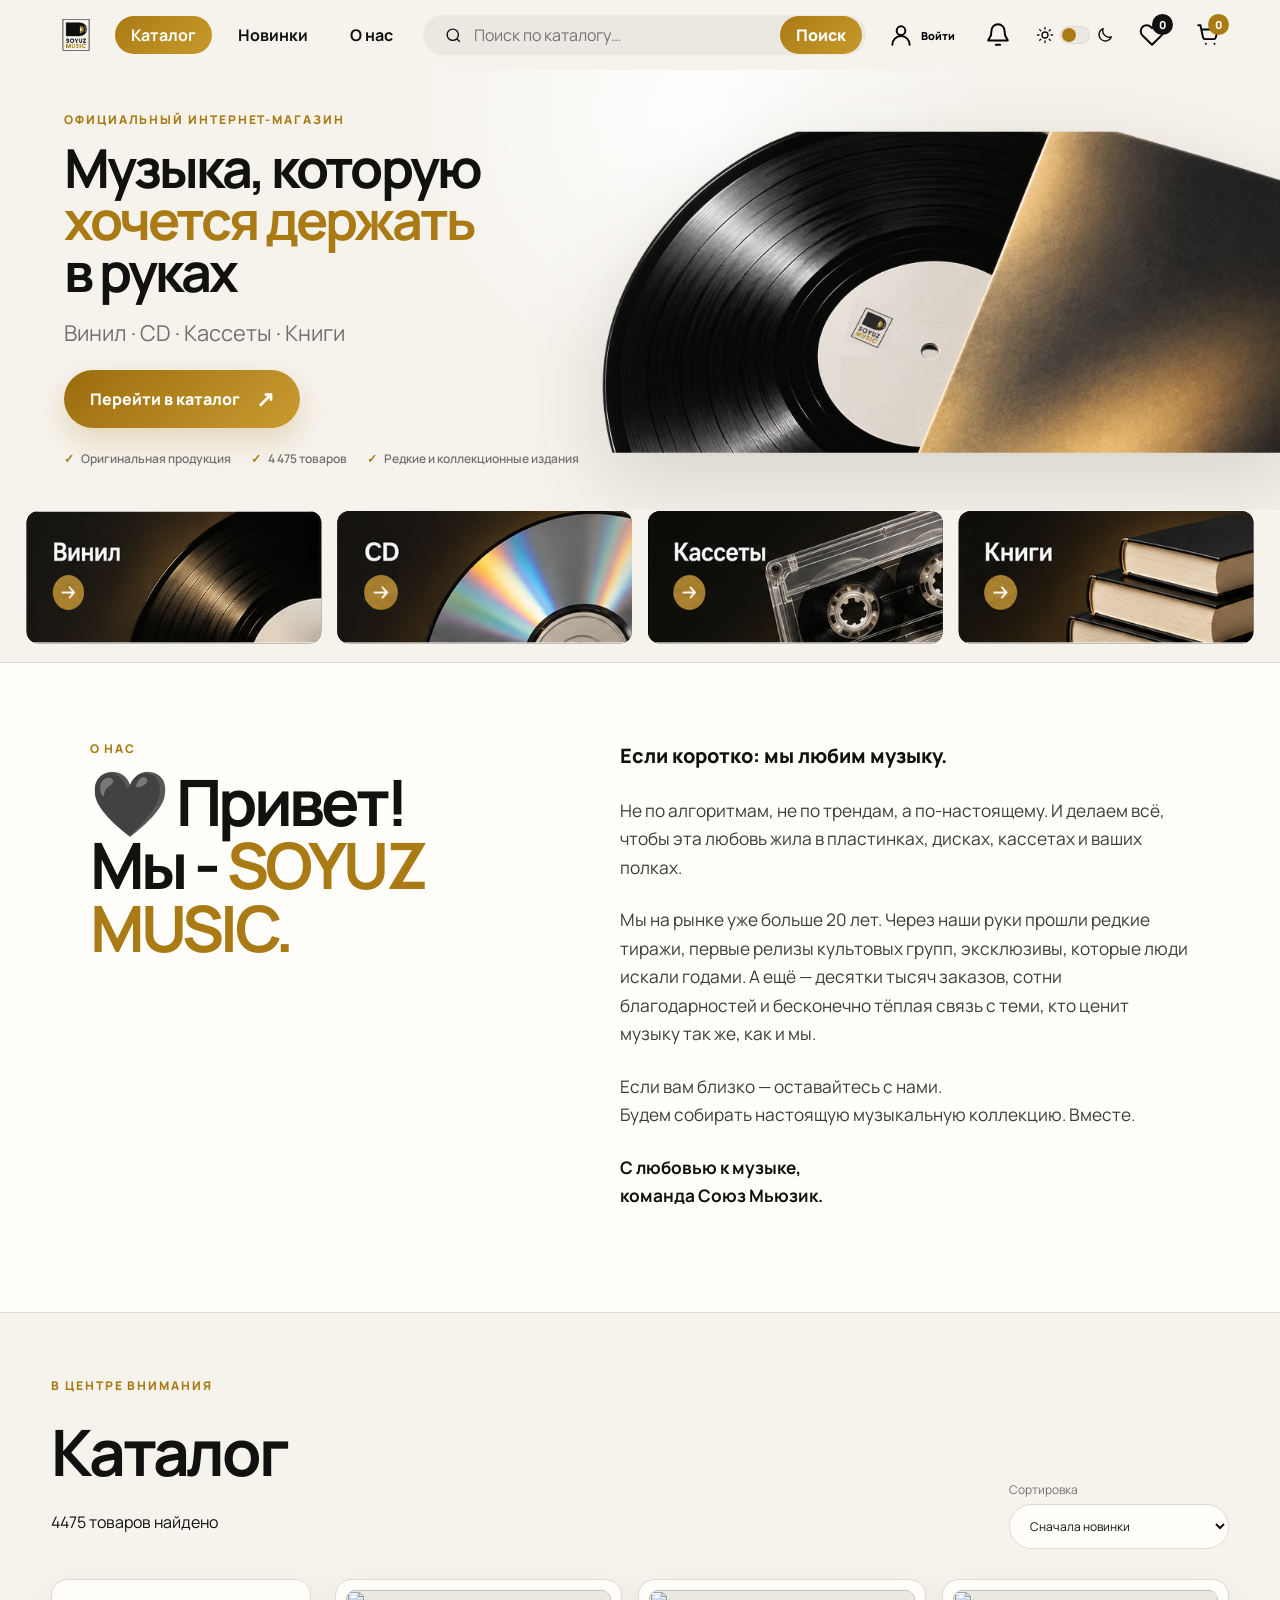
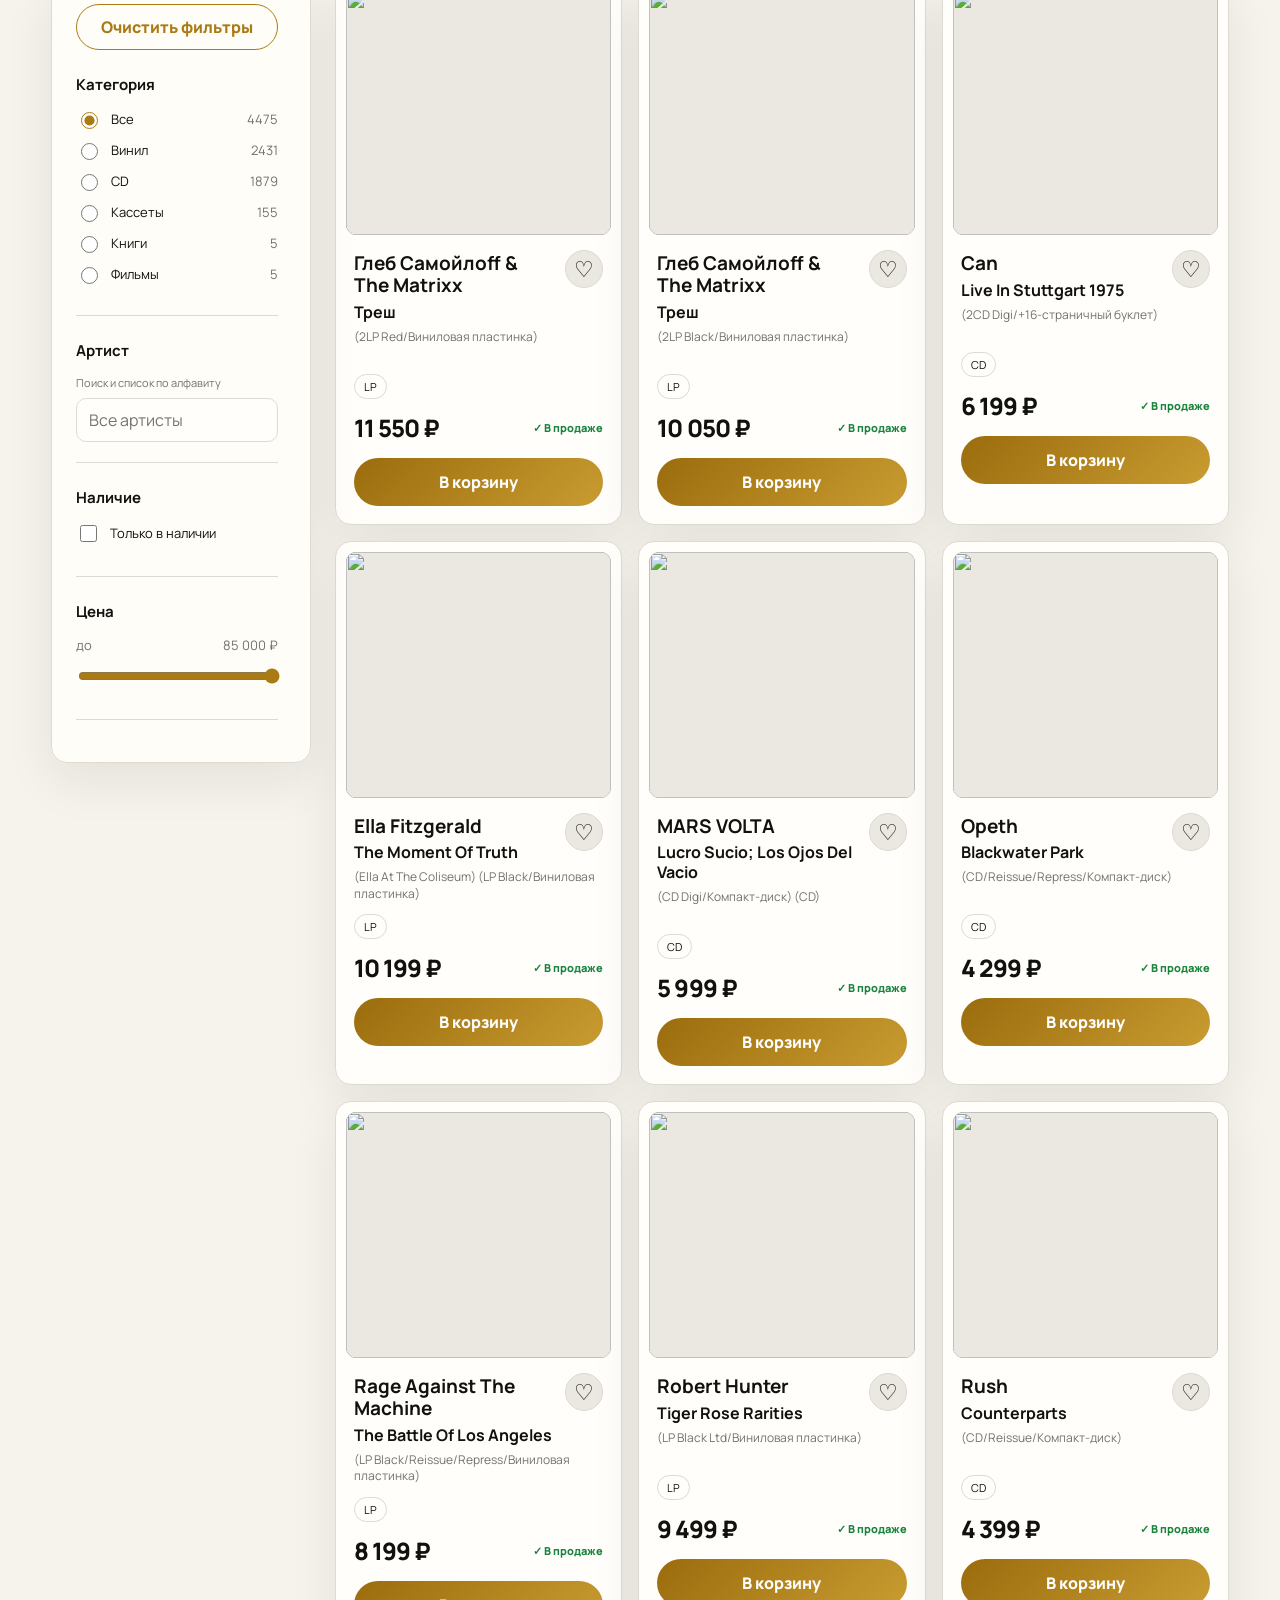
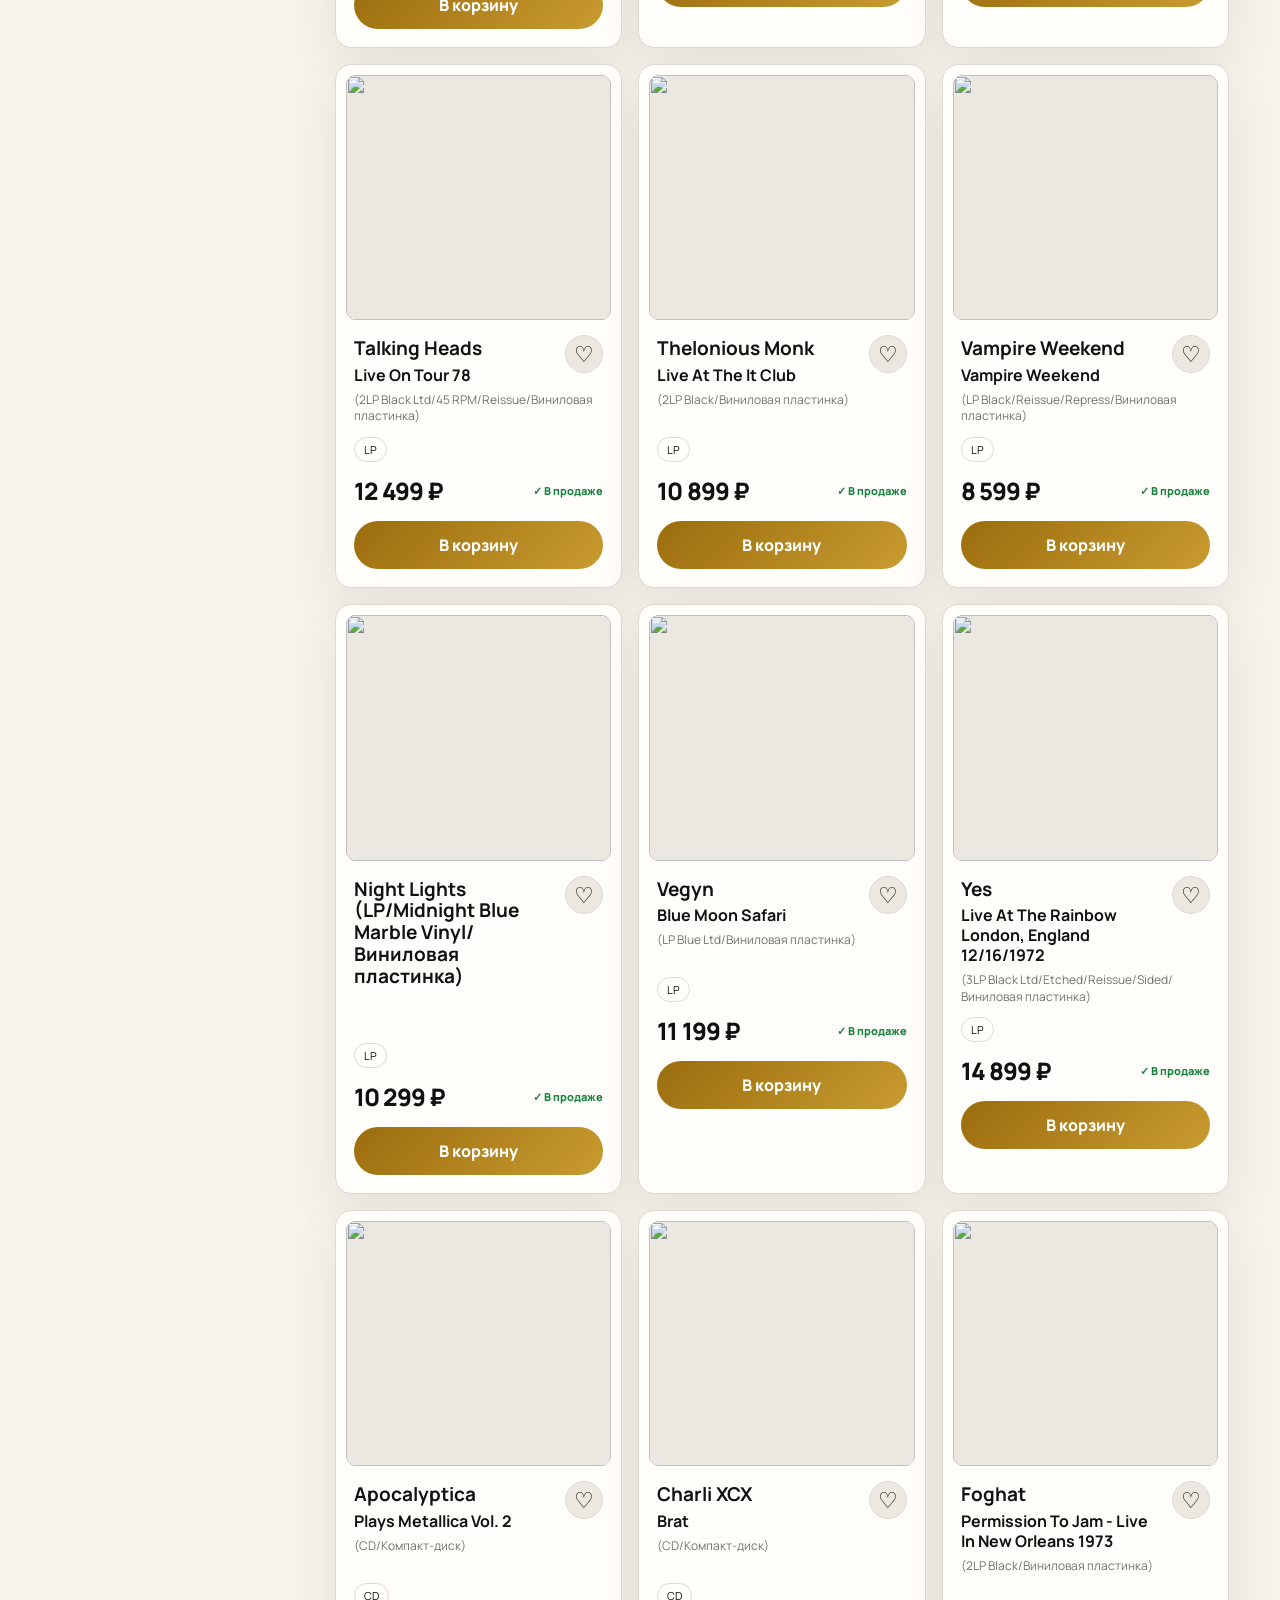
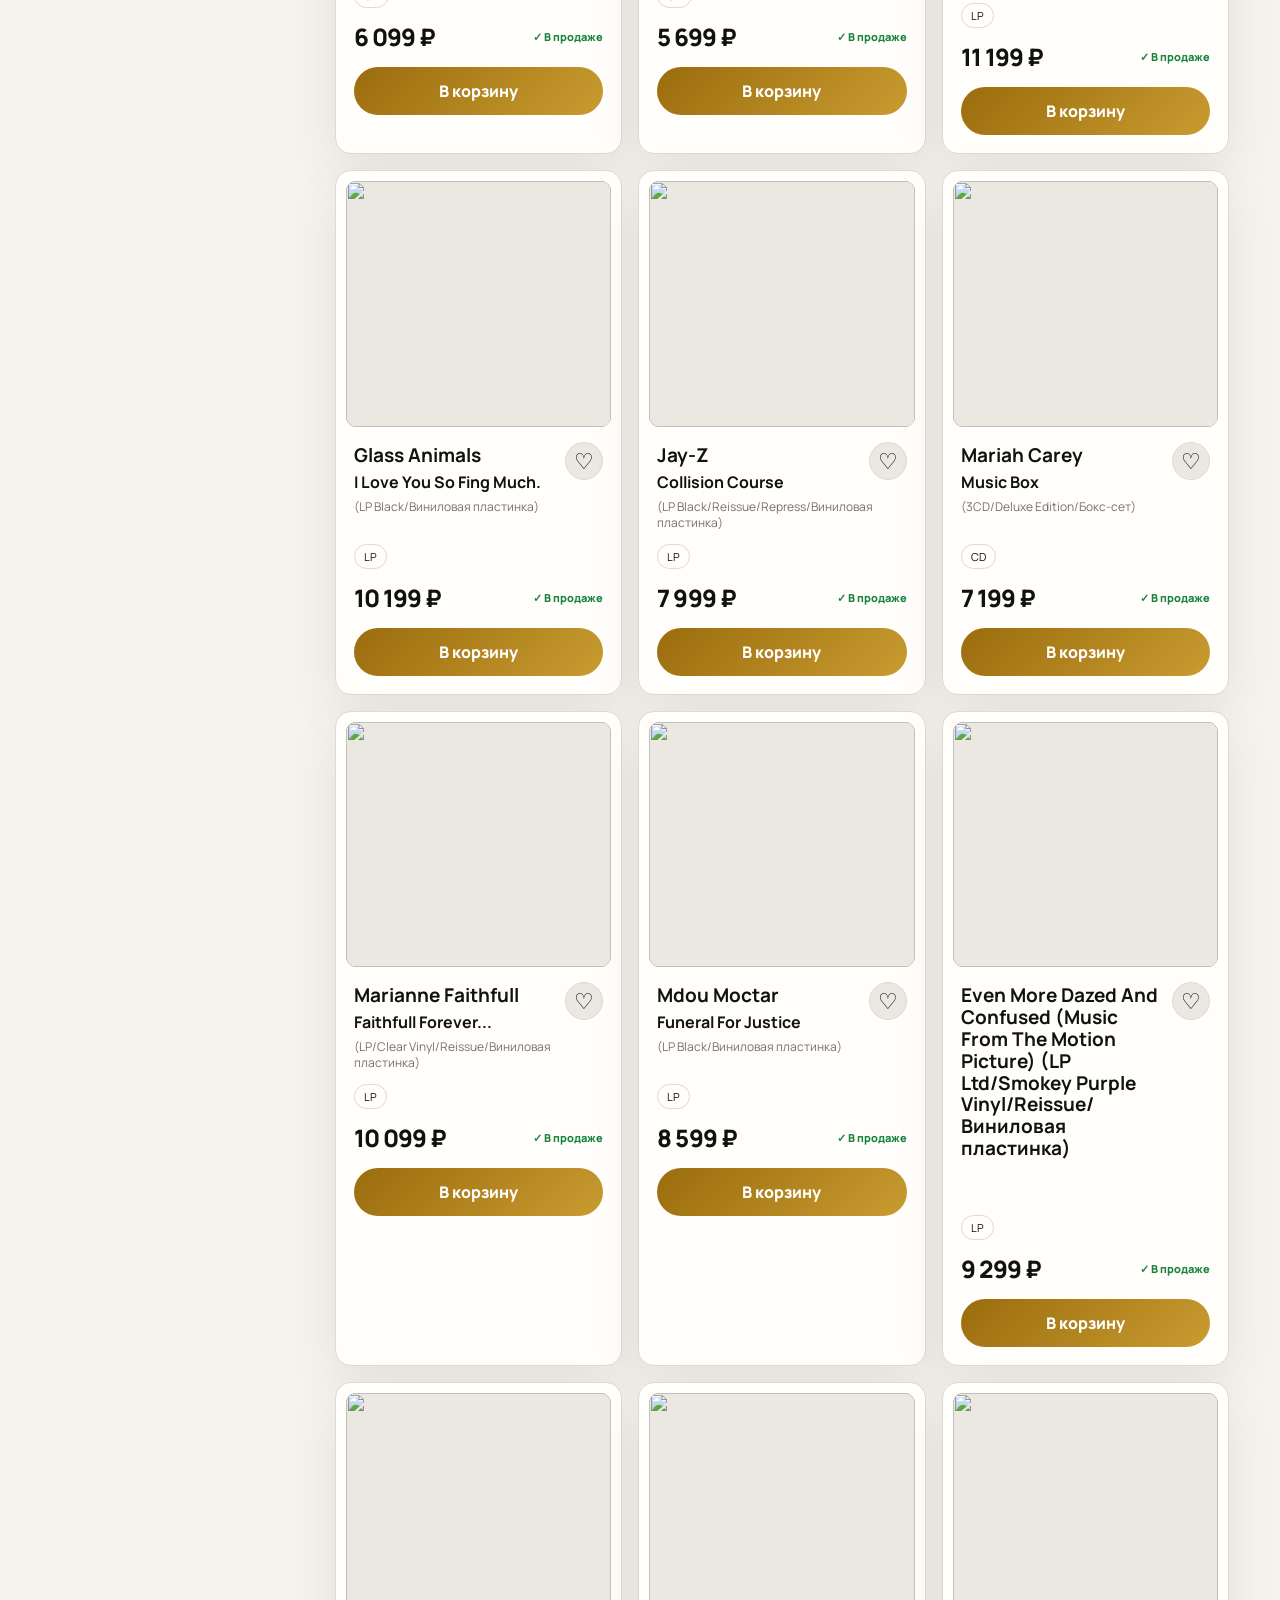
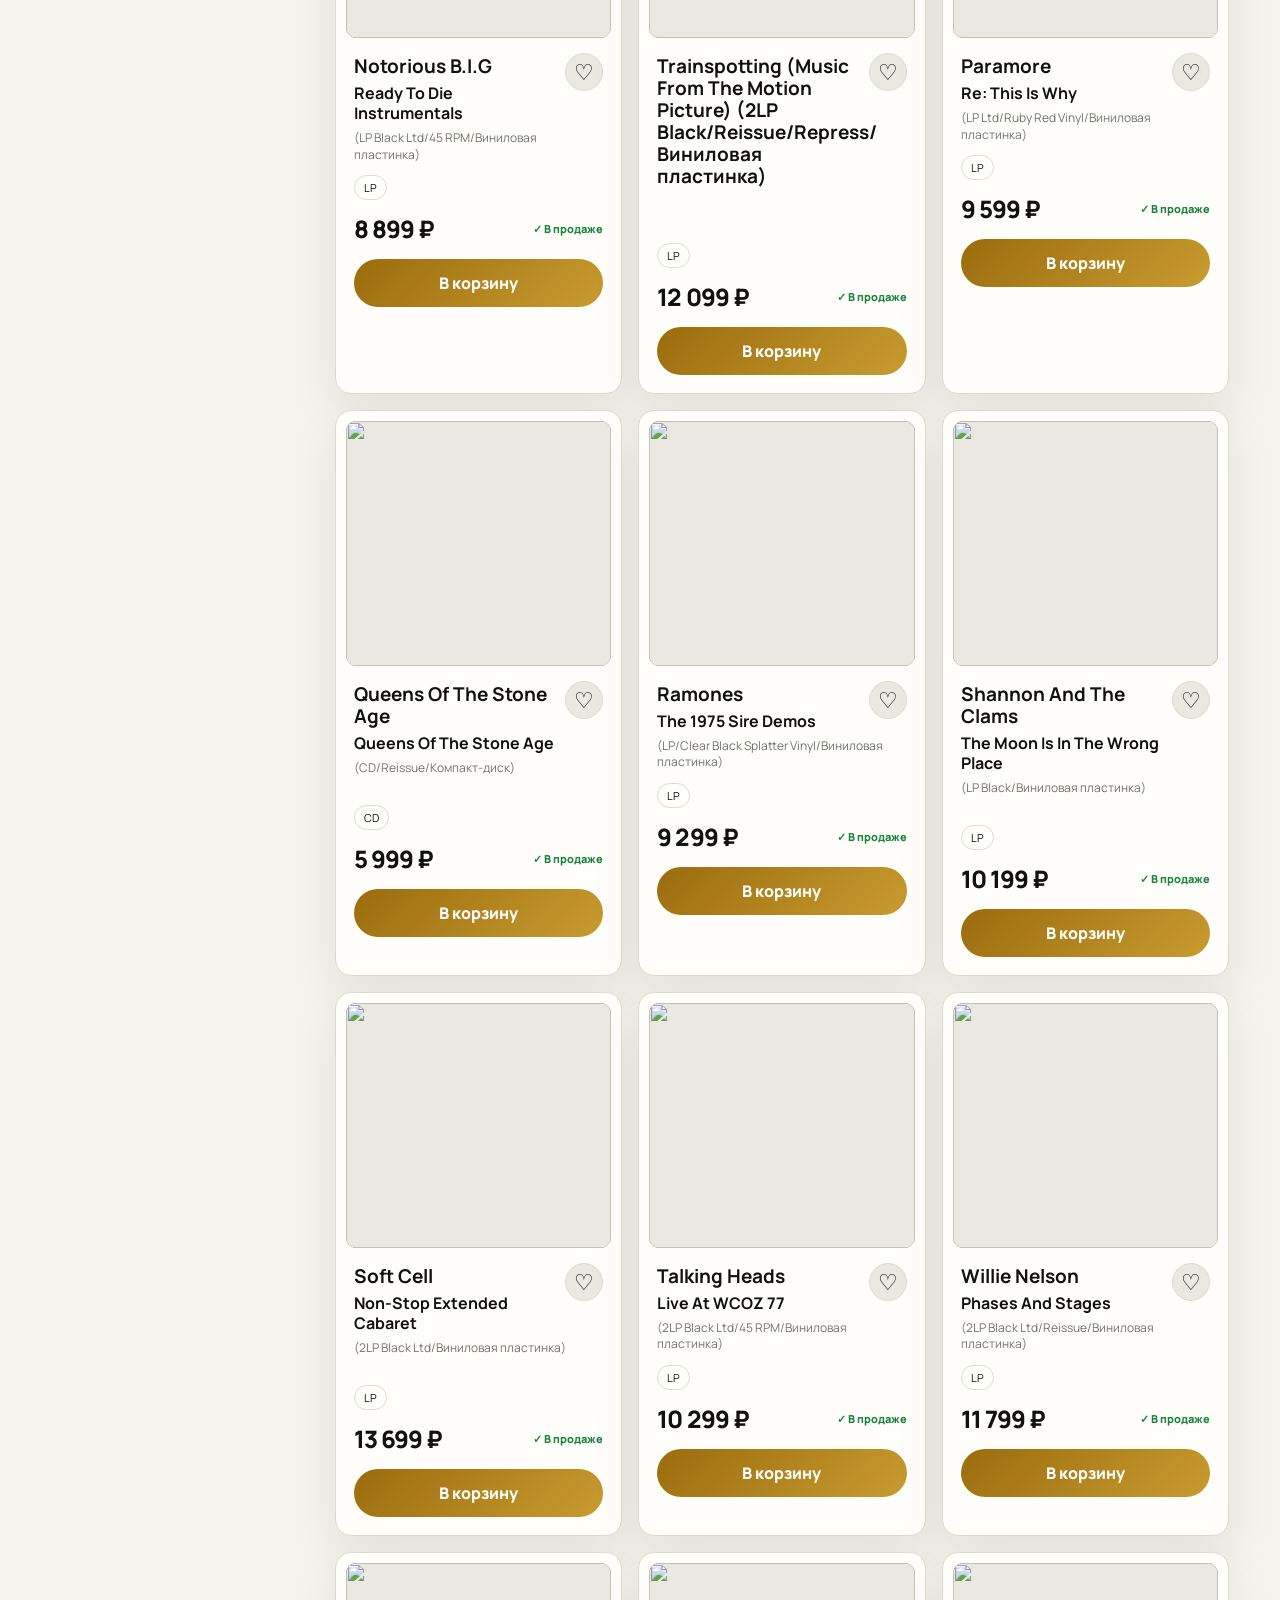
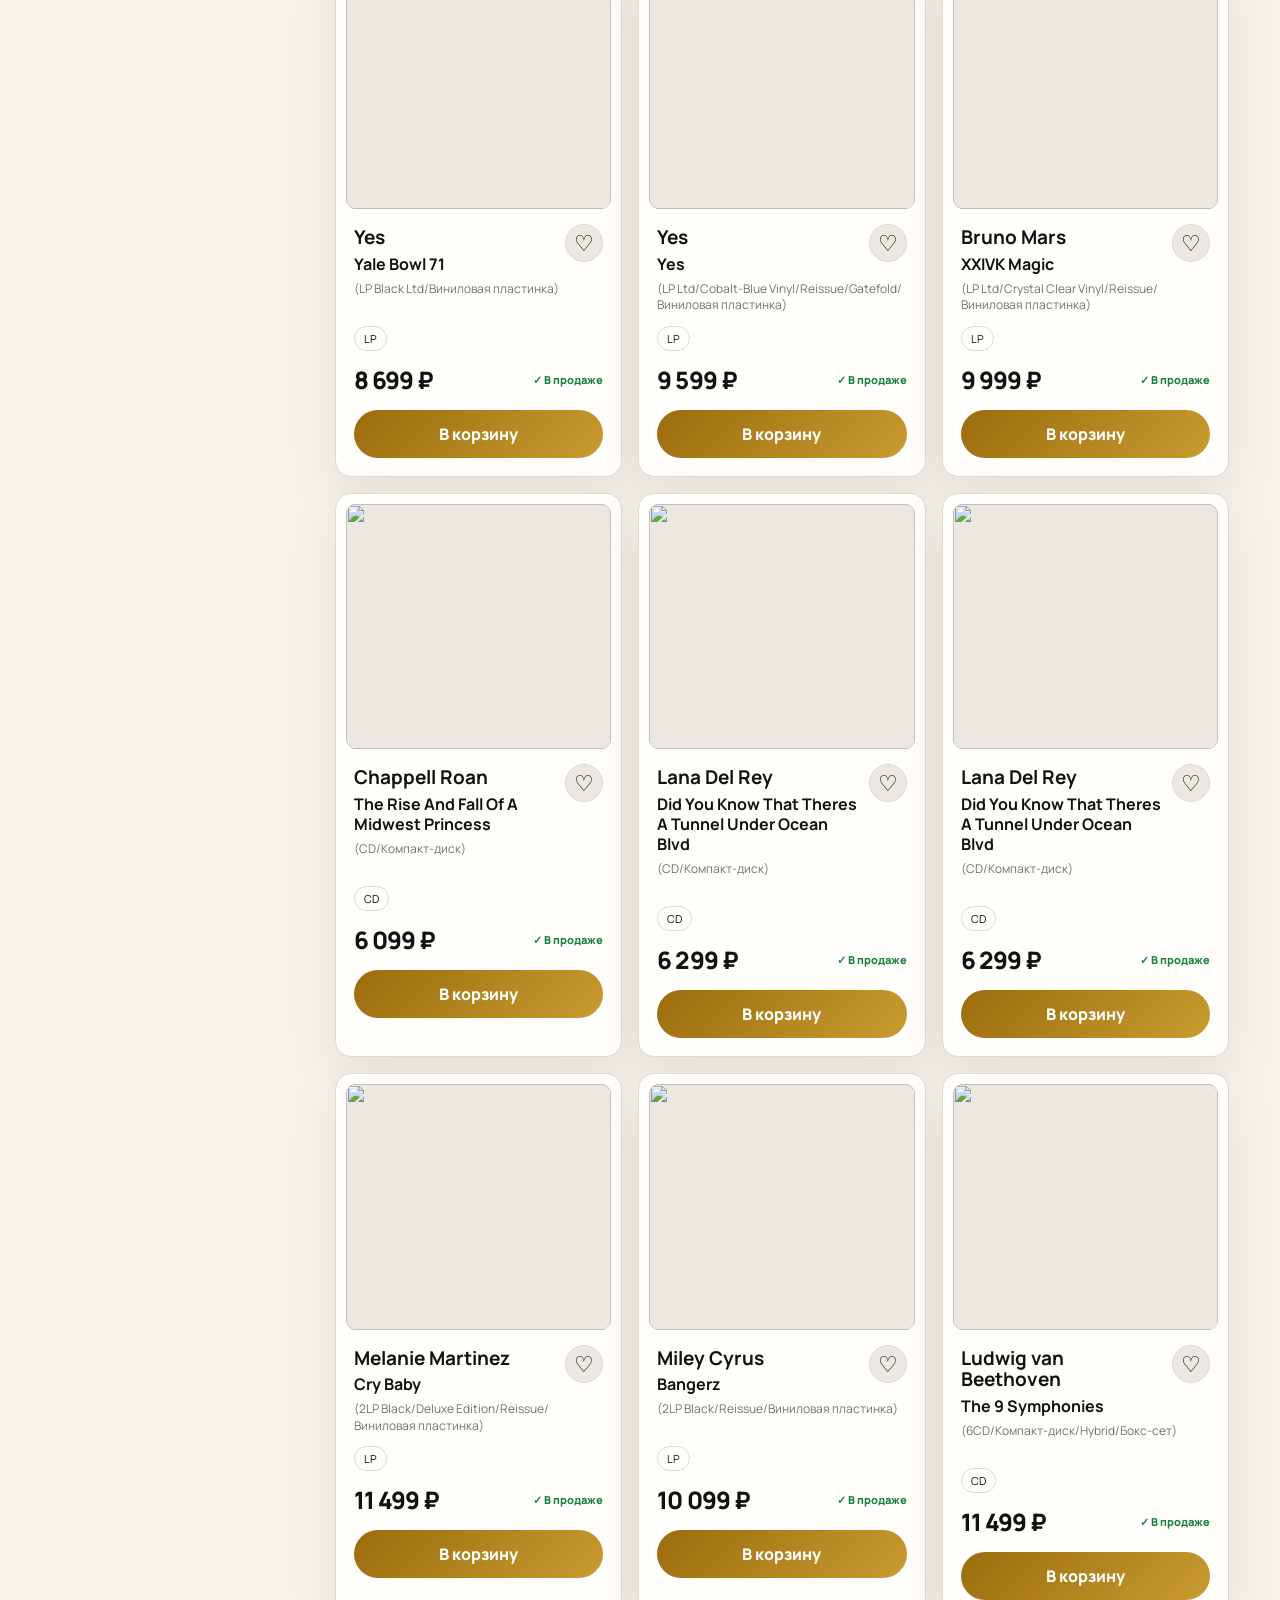
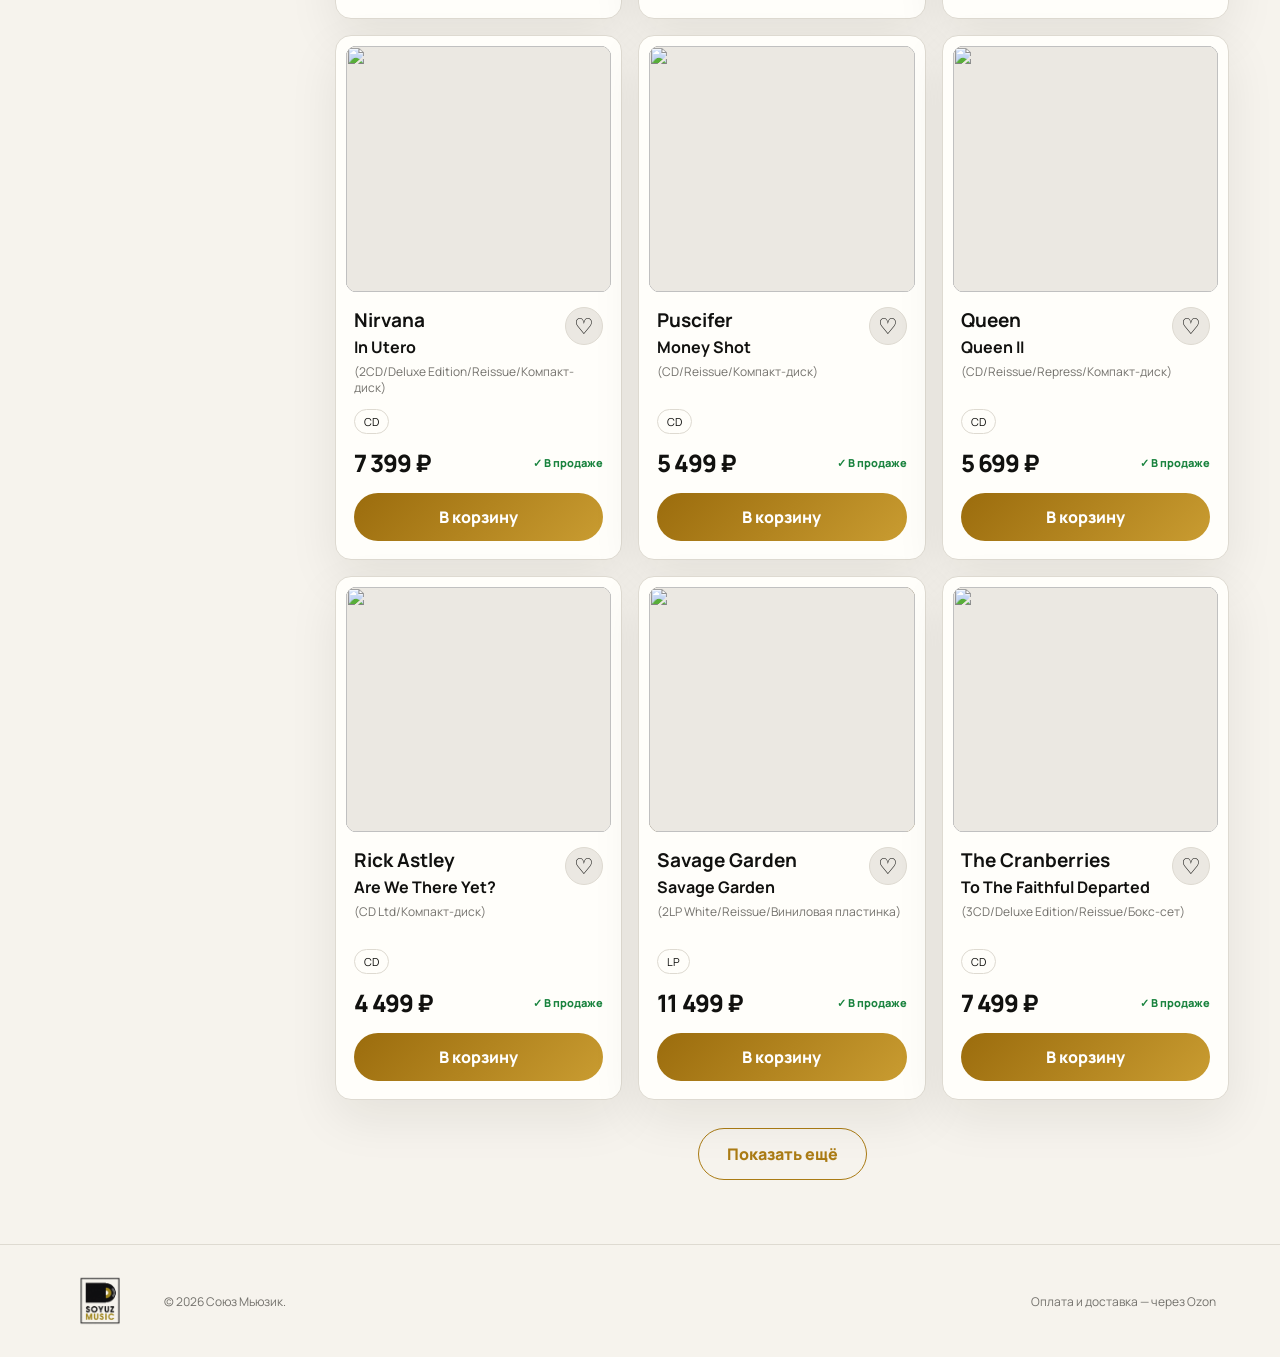
==== index.html @ 0136ca72 "Add new release subscription preferences" ====
<!doctype html>
<html lang="ru">
<head>
  <meta charset="utf-8">
  <meta name="viewport" content="width=device-width, initial-scale=1">
  <meta name="color-scheme" content="light dark">
  <meta name="theme-color" content="#f6f3ed" id="theme-color">
  <meta name="description" content="Союз Мьюзик — винил, CD, кассеты и книги с оплатой и доставкой через Ozon.">
  <title>Союз Мьюзик — музыка, которую хочется держать в руках</title>
  <link rel="icon" type="image/png" sizes="600x600" href="logo.png?v=31">
  <link rel="apple-touch-icon" href="logo.png?v=31">
  <link rel="preconnect" href="https://fonts.googleapis.com">
  <link rel="preconnect" href="https://fonts.gstatic.com" crossorigin>
  <link href="https://fonts.googleapis.com/css2?family=Manrope:wght@400;500;600;700;800&display=swap" rel="stylesheet">
  <script>
    if ('scrollRestoration' in history) history.scrollRestoration = 'manual';
    const savedTheme = localStorage.getItem('soyuz-theme');
    if (savedTheme === 'light' || savedTheme === 'dark') document.documentElement.dataset.theme = savedTheme;
  </script>
  <link rel="stylesheet" href="styles.css?v=34">
  <script src="auth-config.js?v=31"></script>
  <script src="auth.js?v=34" defer></script>
  <script src="external-browser.js?v=31" defer></script>
  <script src="app.js?v=31" defer></script>
</head>
<body>
  <header class="site-header" id="top">
    <a class="brand" href="#top" aria-label="Союз Мьюзик — на главную">
      <img class="site-logo" src="logo-theme.png?v=12" alt="Союз Мьюзик" width="112" height="112">
    </a>
    <button class="menu-toggle" type="button" aria-expanded="false" aria-controls="main-nav">Меню</button>
    <nav class="main-nav" id="main-nav" aria-label="Основная навигация">
      <a class="active" href="#catalog">Каталог</a>
      <a href="#new">Новинки</a>
      <a href="#about">О нас</a>
    </nav>
    <form class="header-search" id="search-form" role="search">
      <span class="sr-only">Поиск по каталогу</span>
      <svg aria-hidden="true" viewBox="0 0 24 24"><path d="m21 21-4.35-4.35m2.35-5.65a8 8 0 1 1-16 0 8 8 0 0 1 16 0Z"/></svg>
      <input id="header-search" type="search" placeholder="Поиск по каталогу…" autocomplete="off">
      <button class="search-button" type="submit">Поиск</button>
    </form>
    <button class="icon-button account-button" id="account-button" type="button" aria-label="Войти или зарегистрироваться">
      <svg aria-hidden="true" viewBox="0 0 24 24"><path d="M20 21a8 8 0 0 0-16 0m12-13a4 4 0 1 1-8 0 4 4 0 0 1 8 0Z"/></svg>
      <span class="account-label" id="account-label">Войти</span>
    </button>
    <button class="icon-button" id="notification-button" type="button" aria-label="Открыть уведомления">
      <svg aria-hidden="true" viewBox="0 0 24 24"><path d="M18 8a6 6 0 0 0-12 0c0 7-3 7-3 9h18c0-2-3-2-3-9M10 21h4"/></svg>
      <span class="counter gold" id="notification-count" hidden>0</span>
    </button>
    <button class="theme-toggle" id="theme-toggle" type="button" aria-label="Включить тёмную тему" aria-pressed="false" title="Сменить тему">
      <svg class="theme-icon-sun" aria-hidden="true" viewBox="0 0 24 24"><circle cx="12" cy="12" r="4"/><path d="M12 2v2m0 16v2M4.93 4.93l1.42 1.42m11.3 11.3 1.42 1.42M2 12h2m16 0h2M4.93 19.07l1.42-1.42m11.3-11.3 1.42-1.42"/></svg>
      <span class="theme-toggle-track" aria-hidden="true"><span class="theme-toggle-thumb"></span></span>
      <svg class="theme-icon-moon" aria-hidden="true" viewBox="0 0 24 24"><path d="M20.5 14.4A8.5 8.5 0 0 1 9.6 3.5 8.5 8.5 0 1 0 20.5 14.4Z"/></svg>
    </button>
    <button class="icon-button" id="favorites-button" type="button" aria-label="Показать избранное">
      <svg aria-hidden="true" viewBox="0 0 24 24"><path d="M20.8 4.6a5.5 5.5 0 0 0-7.8 0L12 5.6l-1-1a5.5 5.5 0 0 0-7.8 7.8l1 1L12 21l7.8-7.6 1-1a5.5 5.5 0 0 0 0-7.8Z"/></svg>
      <span class="counter" id="favorite-count">0</span>
    </button>
    <button class="icon-button" id="cart-button" type="button" aria-label="Открыть корзину">
      <svg aria-hidden="true" viewBox="0 0 24 24"><path d="M3 3h2l2.4 11.2a2 2 0 0 0 2 1.6h7.8a2 2 0 0 0 2-1.6L21 7H6m4 13h.01M18 20h.01"/></svg>
      <span class="counter gold" id="cart-count">0</span>
    </button>
  </header>

  <main>
    <section class="hero" aria-labelledby="hero-title">
      <div class="hero-copy">
        <p class="eyebrow">Официальный интернет-магазин</p>
        <h1 id="hero-title">Музыка, которую<br><em>хочется держать</em><br>в руках</h1>
        <p class="hero-subtitle">Винил · CD · Кассеты · Книги</p>
        <a class="primary-button" href="#catalog">Перейти в каталог <span>↗</span></a>
        <div class="hero-points" aria-label="Преимущества магазина">
          <span>Оригинальная продукция</span>
          <span>4 475 товаров</span>
          <span>Редкие и коллекционные издания</span>
        </div>
      </div>
      <div class="hero-art" aria-hidden="true">
        <div class="hero-vinyl-wrap">
          <img class="hero-vinyl-reference" src="hero-vinyl-branded.png?v=15" alt="">
        </div>
      </div>
    </section>

    <section class="category-strip" id="categories" aria-label="Категории">
      <button class="category-card vinyl-card" data-category-jump="vinyl" aria-label="Открыть винил"><img src="category-reference.png" alt=""></button>
      <button class="category-card cd-card" data-category-jump="cd" aria-label="Открыть CD"><img src="category-reference.png" alt=""></button>
      <button class="category-card tape-card" data-category-jump="tape" aria-label="Открыть кассеты"><img src="category-reference.png" alt=""></button>
      <button class="category-card book-card" data-category-jump="book" aria-label="Открыть книги"><img src="category-reference.png" alt=""></button>
    </section>

    <section class="about" id="about" aria-labelledby="about-title">
      <div class="about-heading">
        <p class="eyebrow">О нас</p>
        <h2 id="about-title">🖤 Привет!<br>Мы - <em>SOYUZ MUSIC.</em></h2>
      </div>
      <div class="about-copy">
        <p>Если коротко: мы любим музыку.</p>
        <p>Не по алгоритмам, не по трендам, а по-настоящему. И делаем всё, чтобы эта любовь жила в пластинках, дисках, кассетах и ваших полках.</p>
        <p>Мы на рынке уже больше 20 лет. Через наши руки прошли редкие тиражи, первые релизы культовых групп, эксклюзивы, которые люди искали годами. А ещё — десятки тысяч заказов, сотни благодарностей и бесконечно тёплая связь с теми, кто ценит музыку так же, как и мы.</p>
        <p>Если вам близко — оставайтесь с нами.<br>Будем собирать настоящую музыкальную коллекцию. Вместе.</p>
        <p class="about-signature">С любовью к музыке,<br>команда Союз Мьюзик.</p>
      </div>
    </section>

    <section class="catalog-section" id="catalog" aria-labelledby="catalog-title">
      <div class="catalog-heading">
        <div>
          <p class="eyebrow" id="new">В центре внимания</p>
          <h2 id="catalog-title">Каталог</h2>
          <p aria-live="polite"><span id="result-count">0</span> товаров найдено</p>
          <button class="catalog-back-button" id="favorites-back" type="button" hidden>← Вернуться в каталог</button>
        </div>
        <div class="catalog-tools">
          <label>Сортировка
            <select id="sort-select">
              <option value="new">Сначала новинки</option>
              <option value="price-asc">Сначала дешевле</option>
              <option value="price-desc">Сначала дороже</option>
              <option value="title">По названию</option>
            </select>
          </label>
          <button class="filter-toggle" id="filter-toggle" type="button">Фильтры</button>
        </div>
      </div>

      <div class="catalog-layout">
        <aside class="filters" id="filters" aria-label="Фильтры каталога">
          <button class="filter-reset-button" type="button" data-reset-filters>Очистить фильтры</button>
          <div class="filter-group">
            <h3>Категория</h3>
            <label><input type="radio" name="category" value="all" checked> Все <span data-count="all">0</span></label>
            <label><input type="radio" name="category" value="vinyl"> Винил <span data-count="vinyl">0</span></label>
            <label><input type="radio" name="category" value="cd"> CD <span data-count="cd">0</span></label>
            <label><input type="radio" name="category" value="tape"> Кассеты <span data-count="tape">0</span></label>
            <label><input type="radio" name="category" value="book"> Книги <span data-count="book">0</span></label>
            <label><input type="radio" name="category" value="movie"> Фильмы <span data-count="movie">0</span></label>
          </div>
          <div class="filter-group">
            <h3>Артист</h3>
            <label class="filter-search-label" for="artist-filter">Поиск и список по алфавиту</label>
            <div class="artist-combobox">
              <input class="filter-search" id="artist-filter" type="search" placeholder="Все артисты" autocomplete="off" role="combobox" aria-expanded="false" aria-controls="artist-dropdown">
              <div class="artist-dropdown" id="artist-dropdown" role="listbox" hidden></div>
            </div>
          </div>
          <div class="filter-group">
            <h3>Наличие</h3>
            <label><input id="stock-only" type="checkbox"> Только в наличии</label>
          </div>
          <div class="filter-group">
            <h3>Цена</h3>
            <label class="range-label"><span>до <output id="price-output">100 000 ₽</output></span>
              <input id="price-range" type="range" min="0" max="100000" value="100000" step="500">
            </label>
          </div>
        </aside>

        <div>
          <div class="product-grid" id="product-grid" aria-live="polite"><p class="loading">Загружаем каталог…</p></div>
          <button class="load-more" id="load-more" type="button" hidden>Показать ещё</button>
          <div class="empty-state" id="empty-state" hidden>
            <h3>Ничего не нашли</h3>
            <p>Попробуйте изменить запрос или сбросить фильтры.</p>
          </div>
        </div>
      </div>
    </section>

  </main>

  <footer>
    <img class="site-logo" src="logo-theme.png?v=12" alt="" width="72" height="72">
    <p>© <span id="year"></span> Союз Мьюзик.</p>
    <p>Оплата и доставка — через Ozon</p>
  </footer>

  <dialog class="auth-dialog" id="auth-dialog">
    <button class="close-button auth-close" type="button" aria-label="Закрыть личный кабинет">×</button>
    <section class="auth-entry" id="auth-entry">
      <div class="auth-head">
        <p class="eyebrow">Личный кабинет</p>
        <h2 id="auth-title">Вход</h2>
        <p id="auth-subtitle">Войдите по номеру телефона и паролю.</p>
      </div>
      <div class="auth-tabs" role="tablist" aria-label="Вход или регистрация">
        <button class="auth-tab active" type="button" data-auth-mode="login" role="tab" aria-selected="true">Войти</button>
        <button class="auth-tab" type="button" data-auth-mode="register" role="tab" aria-selected="false">Регистрация</button>
      </div>
      <form id="auth-form">
      <label class="auth-register-field" hidden>Имя
        <input id="auth-name" type="text" autocomplete="name" maxlength="80" placeholder="Как к вам обращаться">
      </label>
      <label class="auth-register-field" hidden>Электронная почта
        <input id="auth-email" type="email" inputmode="email" autocomplete="email" maxlength="160" placeholder="name@example.com">
      </label>
      <label>Номер телефона
        <input id="auth-phone" type="tel" inputmode="tel" autocomplete="tel" placeholder="+7 999 123-45-67" required>
      </label>
      <label>Пароль
        <input id="auth-password" type="password" autocomplete="current-password" minlength="6" placeholder="Ваш пароль" required>
      </label>
      <label class="remember-row"><input id="auth-remember" type="checkbox"> Запомнить меня на этом устройстве</label>
      <p class="auth-message" id="auth-message" role="status" aria-live="polite"></p>
      <button class="primary-button auth-submit" type="submit">Войти</button>
      <button class="account-home-button auth-home-public" id="auth-home-public" type="button">← На главную</button>
      </form>
    </section>
    <div class="auth-session" id="auth-session" hidden>
      <div class="account-panel-heading">
        <p class="eyebrow">Личный кабинет</p>
        <h2>Мои данные</h2>
      </div>
      <p>Вы вошли как <strong id="auth-user-name"></strong></p>
      <form class="auth-profile" id="auth-profile-form">
        <label>Имя
          <input id="auth-profile-name" type="text" autocomplete="name" maxlength="80" required>
        </label>
        <label>Электронная почта для уведомлений
          <input id="auth-profile-email" type="email" inputmode="email" autocomplete="email" maxlength="160" required>
        </label>
        <p class="auth-profile-phone">Логин: <strong id="auth-user-phone"></strong></p>
        <p class="auth-message" id="auth-profile-message" role="status" aria-live="polite"></p>
        <button class="primary-button auth-profile-save" type="submit">Сохранить данные</button>
      </form>
      <section class="auth-waitlist" aria-labelledby="auth-waitlist-title">
        <div class="auth-waitlist-head">
          <h3 id="auth-waitlist-title">Мой лист ожидания</h3>
          <span id="auth-waitlist-count">0</span>
        </div>
        <div class="auth-waitlist-list" id="auth-waitlist-list">
          <p class="auth-waitlist-empty">Список пока пуст.</p>
        </div>
      </section>
      <div class="account-panel-actions">
        <button class="account-home-button" id="auth-home" type="button">← На главную</button>
        <button class="account-logout-button" id="auth-logout" type="button">Выйти</button>
      </div>
      <button class="danger-button" id="auth-delete" type="button">Удалить аккаунт</button>
    </div>
  </dialog>

  <dialog class="notification-dialog" id="notification-dialog">
    <div class="dialog-head">
      <div><p class="eyebrow">Личный кабинет</p><h2>Уведомления</h2></div>
      <button class="close-button notification-close" type="button" aria-label="Закрыть уведомления">×</button>
    </div>
    <div class="notification-list" id="notification-list">
      <p class="notification-empty">Новых уведомлений нет.</p>
    </div>
    <button class="account-home-button notification-home" type="button">← На главную</button>
  </dialog>

  <dialog class="cart-dialog" id="cart-dialog">
    <div class="dialog-head">
      <div><p class="eyebrow">Ваш заказ</p><h2>Корзина</h2></div>
      <button class="close-button" type="button" aria-label="Закрыть корзину">×</button>
    </div>
    <div id="cart-items"></div>
    <div class="cart-total"><span>Итого</span><strong id="cart-total">0 ₽</strong></div>
    <button class="primary-button checkout-button" type="button">Перейти к оплате Ozon Pay</button>
    <p class="dialog-note">В демо-версии платёжный токен ещё не подключён.</p>
  </dialog>

  <dialog class="product-dialog" id="product-dialog">
    <button class="close-button product-close" type="button" aria-label="Закрыть карточку товара">×</button>
    <div id="product-detail"></div>
  </dialog>

  <div class="toast" id="toast" role="status" aria-live="polite"></div>
</body>
</html>
---- styles.css ----
:root {
  color-scheme: light;
  --ink: #11110f;
  --paper: #f6f3ed;
  --white: #fffefa;
  --muted: #73716c;
  --line: #dedad1;
  --gold: #aa7b14;
  --gold-light: #d5ae4b;
  --green: #19833e;
  --shadow: 0 18px 50px rgba(30, 24, 12, .08);
  --header-bg: rgba(246,243,237,.96);
  --surface-soft: #ebe8e2;
  --hero-glow: #fff;
  --body-text: #3e3c38;
  --callout-bg: #11110f;
  --callout-text: #fff;
  --panel-translucent: rgba(255,254,250,.88);
  --counter-bg: #11110f;
  --counter-text: #fff;
  --disabled-bg: #d4d0c8;
  --waitlist-bg: #d8d6d0;
  --waitlist-text: #45423d;
}

@media (prefers-color-scheme: dark) {
  :root:not([data-theme="light"]) {
    color-scheme: dark;
    --ink: #f4f1e9;
    --paper: #11100e;
    --white: #1a1916;
    --muted: #aaa69c;
    --line: #3b3831;
    --gold: #c69220;
    --gold-light: #e2ba59;
    --green: #54c97a;
    --shadow: 0 18px 50px rgba(0, 0, 0, .28);
    --header-bg: rgba(17,16,14,.96);
    --surface-soft: #26241f;
    --hero-glow: #26231d;
    --body-text: #d4d0c7;
    --callout-bg: #090907;
    --callout-text: #f8f5ed;
    --panel-translucent: rgba(26,25,22,.9);
    --counter-bg: #f4f1e9;
    --counter-text: #11110f;
    --disabled-bg: #4a463f;
    --waitlist-bg: #45423c;
    --waitlist-text: #f4f1e9;
  }
  :root:not([data-theme="light"]) .site-logo { filter: brightness(0) saturate(100%) invert(72%) sepia(66%) saturate(684%) hue-rotate(358deg) brightness(91%) contrast(87%); }
}

:root[data-theme="dark"] {
  color-scheme: dark;
  --ink: #f4f1e9;
  --paper: #11100e;
  --white: #1a1916;
  --muted: #aaa69c;
  --line: #3b3831;
  --gold: #c69220;
  --gold-light: #e2ba59;
  --green: #54c97a;
  --shadow: 0 18px 50px rgba(0, 0, 0, .28);
  --header-bg: rgba(17,16,14,.96);
  --surface-soft: #26241f;
  --hero-glow: #26231d;
  --body-text: #d4d0c7;
  --callout-bg: #090907;
  --callout-text: #f8f5ed;
  --panel-translucent: rgba(26,25,22,.9);
  --counter-bg: #f4f1e9;
  --counter-text: #11110f;
  --disabled-bg: #4a463f;
  --waitlist-bg: #45423c;
  --waitlist-text: #f4f1e9;
}
:root[data-theme="dark"] .site-logo { filter: brightness(0) saturate(100%) invert(72%) sepia(66%) saturate(684%) hue-rotate(358deg) brightness(91%) contrast(87%); }
:root[data-theme="light"] .site-logo { filter: none; }

* { box-sizing: border-box; }
[hidden] { display: none !important; }
html { scroll-behavior: smooth; }
body { margin: 0; background: var(--paper); color: var(--ink); font-family: Manrope, Arial, sans-serif; }
button, input, select { font: inherit; }
button, a { -webkit-tap-highlight-color: transparent; }
a { color: inherit; }
.sr-only { position: absolute; width: 1px; height: 1px; padding: 0; margin: -1px; overflow: hidden; clip: rect(0,0,0,0); white-space: nowrap; border: 0; }
.site-header { height: 70px; display: grid; grid-template-columns: auto auto minmax(240px, 1fr) auto auto auto auto auto; gap: 14px; align-items: center; padding: 0 4vw; background: var(--header-bg); border: 0; box-shadow: none; position: sticky; top: 0; z-index: 50; backdrop-filter: blur(16px); }
.brand img { width: 50px; height: 50px; object-fit: contain; display: block; }
.site-logo { background: transparent; transition: filter .2s ease; }
.main-nav { display: flex; align-items: center; gap: 10px; }
.main-nav a { text-decoration: none; font-weight: 700; padding: 8px 16px; border-radius: 999px; }
.main-nav a.active, .main-nav a:hover { background: linear-gradient(135deg, var(--gold), #c79a2c); color: white; }
.header-search { max-width: 520px; width: 100%; justify-self: end; background: var(--surface-soft); border-radius: 999px; display: flex; align-items: center; gap: 12px; padding: 0 4px 0 22px; }
.header-search svg { width: 24px; fill: none; stroke: currentColor; stroke-width: 2; }
.header-search input { width: 100%; border: 0; outline: 0; background: transparent; padding: 9px 0; }
.search-button { flex: 0 0 auto; border: 0; border-radius: 999px; padding: 8px 16px; background: linear-gradient(135deg, var(--gold), #c79a2c); color: white; font-weight: 800; cursor: pointer; }
.search-button:hover { filter: brightness(1.06); }
.icon-button { width: 42px; height: 42px; padding: 8px; border: 0; background: transparent; position: relative; cursor: pointer; }
.icon-button svg { width: 100%; fill: none; stroke: currentColor; stroke-width: 1.8; stroke-linecap: round; stroke-linejoin: round; }
.theme-toggle { width: 84px; height: 42px; display: inline-flex; align-items: center; justify-content: center; gap: 6px; padding: 5px; border: 0; border-radius: 999px; background: transparent; color: var(--ink); cursor: pointer; }
.theme-toggle > svg { width: 18px; height: 18px; flex: 0 0 auto; fill: none; stroke: currentColor; stroke-width: 1.8; stroke-linecap: round; stroke-linejoin: round; }
.theme-toggle-track { width: 30px; height: 18px; flex: 0 0 auto; padding: 2px; border-radius: 99px; background: var(--surface-soft); box-shadow: inset 0 0 0 1px var(--line); }
.theme-toggle-thumb { display: block; width: 14px; height: 14px; border-radius: 50%; background: var(--gold); transform: translateX(0); transition: transform .2s ease; }
.theme-toggle[data-theme="dark"] .theme-toggle-thumb { transform: translateX(12px); }
.theme-toggle:focus-visible { outline: 2px solid var(--gold); outline-offset: 2px; }
.account-button { width: auto; min-width: 42px; display: inline-flex; align-items: center; gap: 7px; }
.account-button svg { width: 26px; }
.account-label { max-width: 92px; overflow: hidden; text-overflow: ellipsis; white-space: nowrap; font-size: 11px; font-weight: 800; }
.counter { position: absolute; right: 0; top: 0; display: grid; place-items: center; min-width: 21px; height: 21px; padding: 0 5px; border-radius: 99px; background: var(--counter-bg); color: var(--counter-text); font-size: 11px; font-weight: 800; }
.counter.gold { background: var(--gold); color: white; }
.menu-toggle { display: none; }

.hero { min-height: 460px; padding: 36px 5vw 22px; display: grid; grid-template-columns: 1.02fr .98fr; gap: 3vw; overflow: hidden; position: relative; background: radial-gradient(circle at 55% 10%, var(--hero-glow) 0, transparent 35%), var(--paper); }
.hero-copy { align-self: center; position: relative; z-index: 2; }
.eyebrow { margin: 0 0 14px; color: var(--gold); font-size: 12px; font-weight: 800; letter-spacing: .16em; text-transform: uppercase; }
h1 { margin: 0; font-size: clamp(44px, 4.2vw, 72px); line-height: .97; letter-spacing: -.055em; }
h1 em { color: var(--gold); font-style: normal; }
.hero-subtitle { font-size: clamp(18px, 1.7vw, 24px); color: var(--muted); margin: 20px 0 22px; }
.primary-button { display: inline-flex; align-items: center; justify-content: center; gap: 16px; min-width: 230px; padding: 14px 26px; border: 0; border-radius: 999px; text-decoration: none; color: white; font-weight: 800; background: linear-gradient(135deg, #9b6c0d, #c99c31); box-shadow: 0 12px 30px rgba(168, 120, 17, .24); cursor: pointer; }
.primary-button:hover { transform: translateY(-2px); }
.primary-button span { font-size: 22px; }
.hero-points { position: relative; z-index: 3; display: flex; flex-wrap: wrap; gap: 8px 20px; margin-top: 22px; padding-bottom: 6px; color: var(--muted); font-size: 12px; font-weight: 600; }
.hero-points span::before { content: "✓"; color: var(--gold); margin-right: 7px; font-weight: 900; }
.hero-art { position: relative; min-height: 420px; align-self: stretch; }
.hero-vinyl-wrap { position: absolute; z-index: 1; width: min(55vw, 900px); max-width: none; right: -6vw; top: 50%; transform: translateY(-50%); }
.hero-vinyl-reference { display: block; width: 100%; height: auto; filter: drop-shadow(0 28px 45px rgba(41,31,15,.16)); }

.category-strip { display: grid; grid-template-columns: repeat(4, 1fr); gap: 14px; padding: 0 2vw 28px; }
#categories { scroll-margin-top: 128px; }
.category-card { appearance: none; aspect-ratio: 2.45; min-height: 0; border: 0; outline: 0; border-radius: 12px; padding: 0; cursor: pointer; overflow: hidden; position: relative; background: #12110f; box-shadow: none; clip-path: inset(1px round 12px); }
.category-card:focus-visible { outline: 2px solid var(--gold); outline-offset: 3px; }
.category-card img { display: block; position: absolute; max-width: none; pointer-events: none; }
.vinyl-card img { width: 411.12%; height: 509.78%; left: -8.34%; top: -336.79%; }
.cd-card img { width: 446.24%; height: 509.78%; left: -121.61%; top: -336.79%; }
.tape-card img { width: 422.86%; height: 509.78%; left: -214.05%; top: -336.79%; }
.book-card img { width: 433.18%; height: 509.78%; left: -325.86%; top: -336.79%; }
.category-card:hover { transform: translateY(-4px); }

.about { scroll-margin-top: 70px; display: grid; grid-template-columns: minmax(280px, .9fr) minmax(360px, 1.1fr); gap: clamp(32px, 5vw, 76px); padding: clamp(48px, 6vw, 84px) 7vw; background: var(--white); border-block: 1px solid var(--line); }
.about-heading { align-self: start; position: sticky; top: 98px; }
.about-heading h2 { margin: 12px 0 0; max-width: 620px; font-size: clamp(38px, 5vw, 72px); line-height: .98; letter-spacing: -.055em; }
.about-heading h2 em { color: var(--gold); font-style: normal; }
.about-copy { max-width: 760px; font-size: clamp(17px, 1.35vw, 22px); line-height: 1.65; color: var(--body-text); }
.about-copy p { margin: 0 0 24px; }
.about-copy p:first-child { color: var(--ink); font-size: 1.15em; font-weight: 800; }
.about-signature { color: var(--ink); font-weight: 700; }

.catalog-section { padding: 64px 4vw; }
.catalog-heading { display: flex; align-items: end; justify-content: space-between; gap: 30px; margin-bottom: 30px; }
.catalog-heading h2, .integration-callout h2, .cart-dialog h2 { margin: 0; font-size: clamp(38px, 5vw, 70px); letter-spacing: -.05em; }
.catalog-heading > div > p:last-child { color: var(--muted); margin-bottom: 0; }
.catalog-back-button { margin-top: 14px; border: 0; border-radius: 999px; padding: 11px 17px; background: var(--gold); color: #fff; font: inherit; font-weight: 800; cursor: pointer; }
.catalog-back-button[hidden] { display: none; }
.catalog-tools { display: flex; align-items: end; gap: 12px; }
.catalog-tools label { color: var(--muted); font-size: 12px; }
select { display: block; margin-top: 6px; min-width: 220px; padding: 12px 42px 12px 16px; border: 1px solid var(--line); border-radius: 999px; background: var(--white); color: var(--ink); }
.filter-toggle { display: none; border: 1px solid var(--line); padding: 12px 18px; border-radius: 999px; background: var(--white); }
.catalog-layout { display: grid; grid-template-columns: 260px 1fr; gap: 24px; }
.filters { align-self: start; position: sticky; top: 86px; max-height: calc(100svh - 102px); overflow-y: auto; overscroll-behavior: contain; scrollbar-gutter: stable; padding: 24px; border: 1px solid var(--line); border-radius: 16px; background: var(--panel-translucent); box-shadow: var(--shadow); }
.filters::-webkit-scrollbar { width: 8px; }
.filters::-webkit-scrollbar-thumb { border: 2px solid transparent; border-radius: 99px; background: color-mix(in srgb, var(--gold) 55%, transparent); background-clip: padding-box; }
.filter-group { padding: 6px 0 20px; border-bottom: 1px solid var(--line); margin-bottom: 18px; }
.filter-group h3 { font-size: 15px; margin: 0 0 14px; }
.filter-group label { display: flex; align-items: center; gap: 10px; margin: 11px 0; font-size: 13px; cursor: pointer; }
.filter-group label span { margin-left: auto; color: var(--muted); }
.filter-group input[type="radio"], .filter-group input[type="checkbox"] { accent-color: var(--gold); width: 17px; height: 17px; }
.filter-search-label { display: block !important; margin: 0 0 8px !important; color: var(--muted); font-size: 11px !important; cursor: default !important; }
.filter-search { width: 100%; min-width: 0; margin: 0; border: 1px solid var(--line); border-radius: 10px; padding: 10px 12px; background: var(--white); color: var(--ink); outline: 0; }
.filter-search:focus { border-color: var(--gold); box-shadow: 0 0 0 3px color-mix(in srgb, var(--gold) 18%, transparent); }
.artist-combobox { position: relative; }
.artist-dropdown { position: absolute; z-index: 25; inset: calc(100% + 6px) 0 auto; max-height: 310px; overflow-y: auto; overscroll-behavior: contain; padding: 6px; border: 1px solid var(--line); border-radius: 12px; background: var(--white); box-shadow: var(--shadow); }
.artist-dropdown[hidden] { display: none; }
.artist-letter { position: sticky; top: -6px; z-index: 1; padding: 7px 8px 5px; background: var(--white); color: var(--gold); font-size: 11px; font-weight: 800; letter-spacing: .12em; }
.artist-option { display: block; width: 100%; border: 0; border-radius: 8px; padding: 8px; background: transparent; color: var(--ink); text-align: left; font-size: 12px; cursor: pointer; }
.artist-option:hover, .artist-option:focus { outline: 0; background: var(--surface-soft); }
.artist-empty { margin: 0; padding: 10px; color: var(--muted); font-size: 12px; }
.range-label { display: block !important; }
.range-label > span { display: flex; justify-content: space-between; color: var(--muted); }
.range-label input { width: 100%; accent-color: var(--gold); margin-top: 14px; }
.text-button { border: 0; background: none; color: var(--gold); font-weight: 800; padding: 0; cursor: pointer; }
.filter-reset-button { width: 100%; margin-bottom: 18px; border: 1px solid var(--gold); border-radius: 999px; padding: 11px 14px; background: transparent; color: var(--gold); font-weight: 800; cursor: pointer; }
.filter-reset-button:hover { background: var(--gold); color: #fff; }
.product-grid { display: grid; grid-template-columns: repeat(3, minmax(0,1fr)); gap: 16px; }
.product-card { border: 1px solid var(--line); border-radius: 16px; background: var(--white); overflow: hidden; box-shadow: var(--shadow); transition: transform .2s ease, box-shadow .2s ease; cursor: pointer; }
.product-card:hover { transform: translateY(-4px); box-shadow: 0 22px 60px rgba(30,24,12,.13); }
.cover { aspect-ratio: 1.08; margin: 10px; border-radius: 11px; position: relative; overflow: hidden; display: grid; place-items: center; color: white; background: var(--cover); }
.cover-image { position: absolute; inset: 0; width: 100%; height: 100%; min-width: 0; min-height: 0; object-fit: contain; object-position: center; display: block; background: var(--surface-soft); }
.cover.has-image::before, .cover.has-image::after { display: none; }
.cover::before { content: ""; width: 70%; aspect-ratio: 1; border-radius: 50%; background: repeating-radial-gradient(circle, #151515 0 4px, #292929 5px 6px, #111 7px 10px); box-shadow: 0 12px 24px rgba(0,0,0,.3); }
.cover::after { content: attr(data-mark); position: absolute; inset: auto 16px 14px; font-size: 24px; line-height: .9; font-weight: 800; text-transform: uppercase; letter-spacing: -.04em; white-space: pre-line; }
.product-card[data-category="cd"] .cover::before { border-radius: 50%; background: conic-gradient(#f04, #ffb000, #2ad7ff, #863cff, #f04); }
.product-card[data-category="tape"] .cover::before { border-radius: 12px; aspect-ratio: 1.65; background: linear-gradient(#bababa, #333); box-shadow: inset 0 0 0 12px rgba(255,255,255,.45); }
.product-card[data-category="book"] .cover::before { border-radius: 4px; width: 50%; aspect-ratio: .72; background: linear-gradient(90deg, #d1b16a 0 8%, #151412 9% 100%); }
.product-title-row { display: grid; grid-template-columns: minmax(0, 1fr) auto; gap: 10px; align-items: start; }
.product-title-copy, .product-title-row h3 { min-width: 0; }
.favorite-button { position: static; width: 38px; height: 38px; margin-top: -3px; border-radius: 50%; border: 1px solid var(--line); background: var(--surface-soft); color: var(--ink); display: grid; place-items: center; flex: 0 0 auto; font-size: 22px; cursor: pointer; }
.favorite-button.active { color: #c1102b; }
.badge { position: absolute; left: 14px; bottom: 14px; padding: 7px 12px; border-radius: 999px; background: var(--gold); color: white; font-size: 11px; font-weight: 800; z-index: 2; }
.product-info { padding: 8px 18px 18px; }
.product-info h3 { font-size: 19px; line-height: 1.15; margin: 0 0 3px; }
.product-info h4 { margin: 5px 0 0; font-size: 16px; line-height: 1.25; }
.album-details { color: var(--muted); font-size: 12px; line-height: 1.35; margin: 7px 0 12px; min-height: 33px; }
.album-details.empty { visibility: hidden; }
.chips { display: flex; flex-wrap: wrap; gap: 6px; margin-bottom: 12px; }
.chips span { border: 1px solid var(--line); padding: 4px 9px; border-radius: 99px; font-size: 11px; }
.price-row { display: flex; justify-content: space-between; align-items: center; margin-bottom: 14px; }
.price { font-size: 24px; font-weight: 800; letter-spacing: -.04em; }
.stock { color: var(--green); font-size: 11px; font-weight: 800; }
.stock.out { color: #a74836; }
.buy-button { width: 100%; padding: 13px 16px; border: 0; border-radius: 999px; background: linear-gradient(135deg, #9b6c0d, #c99c31); color: white; font-weight: 800; cursor: pointer; }
.buy-button[data-waitlist] { background: var(--waitlist-bg); color: var(--waitlist-text); }
.buy-button[data-waiting="true"] { background: #17813b; color: #fff; }
.buy-button[data-waiting="true"]:hover { background: #126d31; }
.buy-button:disabled { background: var(--disabled-bg); cursor: not-allowed; }
.empty-state { text-align: center; padding: 80px 20px; border: 1px dashed var(--line); border-radius: 16px; }
.loading { grid-column: 1 / -1; padding: 80px 20px; text-align: center; color: var(--muted); }
.load-more { display: block; margin: 28px auto 0; padding: 14px 28px; border: 1px solid var(--gold); border-radius: 999px; background: transparent; color: var(--gold); font-weight: 800; cursor: pointer; }
.load-more:hover { background: var(--gold); color: white; }

.integration-callout { margin: 0 4vw 70px; padding: 54px; border-radius: 24px; display: grid; grid-template-columns: 1.2fr 1fr auto; gap: 50px; align-items: end; background: var(--callout-bg); color: var(--callout-text); }
.integration-callout h2 { font-size: clamp(36px, 4vw, 60px); }
.integration-callout > p { color: #c9c5bc; line-height: 1.7; margin: 0; }
.integration-callout > a { color: var(--gold-light); font-weight: 800; }
footer { min-height: 90px; padding: 20px 5vw; border-top: 1px solid var(--line); display: flex; gap: 28px; align-items: center; color: var(--muted); font-size: 12px; }
footer img { object-fit: contain; }
footer p:last-child { margin-left: auto; }
.admin-link { color: var(--gold); font-weight: 800; text-decoration: none; }
.admin-link:hover { text-decoration: underline; }

.account-page { min-height: 100svh; display: flex; flex-direction: column; background: radial-gradient(circle at 50% 0, var(--hero-glow), transparent 38%), var(--paper); }
.account-page-header { min-height: 72px; display: flex; align-items: center; gap: 18px; padding: 10px 5vw; background: var(--header-bg); position: sticky; top: 0; z-index: 10; backdrop-filter: blur(16px); }
.account-page-brand { display: block; margin-right: 4px; }
.account-page-brand img { display: block; width: 48px; height: 48px; object-fit: contain; }
.account-back-link { margin-right: auto; color: var(--gold); font-weight: 800; text-decoration: none; }
.account-back-link:hover { text-decoration: underline; }
.account-page-shell { width: 100%; flex: 1; display: grid; place-items: start center; padding: clamp(24px, 4vw, 48px) 16px; }
.account-page .account-page-card { position: relative; display: block; width: min(720px, 100%); max-height: none; overflow: visible; margin: 0; }
.account-page-footer { min-height: 64px; }

.auth-dialog { width: min(460px, calc(100% - 28px)); max-height: 88vh; overflow-y: auto; border: 0; border-radius: 24px; padding: 28px; background: var(--paper); color: var(--ink); box-shadow: 0 35px 100px rgba(0,0,0,.42); }
.auth-dialog::backdrop { background: rgba(12,11,9,.62); backdrop-filter: blur(6px); }
.auth-close { float: right; }
.auth-head { padding-right: 58px; }
.auth-head h1, .auth-head h2 { margin: 0; font-size: 42px; letter-spacing: -.05em; }
.auth-head > p:last-child { color: var(--muted); }
.account-panel-heading { padding-right: 58px; }
.account-panel-heading h1, .account-panel-heading h2 { margin: 0 0 20px; font-size: 36px; letter-spacing: -.045em; }
.auth-tabs { clear: both; display: grid; grid-template-columns: 1fr 1fr; gap: 6px; margin: 24px 0 18px; padding: 5px; border-radius: 14px; background: var(--surface-soft); }
.auth-tab { border: 0; border-radius: 10px; padding: 12px; background: transparent; color: var(--muted); font-weight: 800; cursor: pointer; }
.auth-tab.active { background: var(--white); color: var(--ink); box-shadow: var(--shadow); }
#auth-form > label { display: grid; gap: 7px; margin: 14px 0; font-size: 12px; font-weight: 700; }
#auth-form input[type="tel"], #auth-form input[type="password"], #auth-form input[type="text"], #auth-form input[type="email"], .auth-profile input { width: 100%; border: 1px solid var(--line); border-radius: 12px; padding: 13px 14px; background: var(--white); color: var(--ink); outline: 0; }
#auth-form input:focus { border-color: var(--gold); box-shadow: 0 0 0 3px color-mix(in srgb, var(--gold) 18%, transparent); }
#auth-form .remember-row { display: flex; align-items: center; gap: 9px; font-weight: 500; }
.remember-row input { width: 18px; height: 18px; accent-color: var(--gold); }
.auth-message { min-height: 20px; margin: 6px 0; color: #a74836; font-size: 12px; }
.auth-message.success { color: var(--green); }
.auth-submit { width: 100%; }
.auth-home-public { width: 100%; margin-top: 10px; }
.auth-session { clear: both; padding: 0 0 8px; }
.auth-profile { display: grid; gap: 12px; margin: 20px 0; }
.auth-profile label { display: grid; gap: 7px; font-size: 12px; font-weight: 700; }
.auth-profile input:focus { border-color: var(--gold); box-shadow: 0 0 0 3px color-mix(in srgb, var(--gold) 18%, transparent); outline: 0; }
.auth-profile-phone { margin: 0; color: var(--muted); font-size: 12px; }
.auth-profile-save { width: 100%; }
.auth-waitlist { margin: 26px 0 20px; padding-top: 22px; border-top: 1px solid var(--line); }
.auth-waitlist-head { display: flex; align-items: center; justify-content: space-between; gap: 16px; margin-bottom: 12px; }
.auth-waitlist-head h3 { margin: 0; font-size: 20px; }
.auth-waitlist-head span { min-width: 28px; height: 28px; display: grid; place-items: center; border-radius: 99px; background: var(--surface-soft); color: var(--gold); font-size: 12px; font-weight: 800; }
.auth-waitlist-list { display: grid; gap: 9px; max-height: 260px; overflow-y: auto; }
.auth-waitlist-item { padding: 13px 14px; border: 1px solid var(--line); border-radius: 12px; background: var(--white); }
.auth-waitlist-item strong, .auth-waitlist-item span { display: block; }
.auth-waitlist-item strong { font-size: 13px; line-height: 1.4; }
.auth-waitlist-item span { margin-top: 6px; color: var(--green); font-size: 11px; font-weight: 800; }
.auth-waitlist-item span.ready { color: var(--gold); }
.auth-waitlist-empty { margin: 0; color: var(--muted); font-size: 12px; line-height: 1.5; }
.auth-newsletter { margin: 26px 0 20px; padding-top: 22px; border-top: 1px solid var(--line); }
.auth-newsletter-head { display: flex; align-items: start; justify-content: space-between; gap: 20px; margin-bottom: 18px; }
.auth-newsletter-head h2 { margin: 0; font-size: 20px; }
.auth-newsletter-head p { margin: 6px 0 0; color: var(--muted); font-size: 12px; line-height: 1.5; }
.newsletter-switch { display: flex; align-items: center; gap: 8px; flex: 0 0 auto; font-size: 12px; font-weight: 800; cursor: pointer; }
.newsletter-switch input { width: 19px; height: 19px; accent-color: var(--gold); }
#newsletter-form fieldset { display: grid; gap: 11px; margin: 0; border: 1px solid var(--line); border-radius: 14px; padding: 16px; background: var(--white); }
#newsletter-form fieldset:disabled { opacity: .5; }
#newsletter-form legend { padding: 0 6px; font-size: 12px; font-weight: 800; }
#newsletter-form fieldset > label { display: flex; align-items: center; gap: 9px; font-size: 13px; cursor: pointer; }
#newsletter-form input[type="radio"] { width: 17px; height: 17px; accent-color: var(--gold); }
#newsletter-form .newsletter-artist-field { display: grid; align-items: initial; gap: 7px; margin-top: 4px; font-size: 12px; font-weight: 700; }
#newsletter-form .newsletter-artist-field[hidden] { display: none; }
#newsletter-form input[type="search"] { width: 100%; border: 1px solid var(--line); border-radius: 12px; padding: 13px 14px; background: var(--paper); color: var(--ink); outline: 0; }
#newsletter-form input[type="search"]:focus { border-color: var(--gold); box-shadow: 0 0 0 3px color-mix(in srgb, var(--gold) 18%, transparent); }
.newsletter-save { width: 100%; }
.account-panel-actions { display: grid; grid-template-columns: 1fr 1fr; gap: 10px; margin-top: 20px; }
.account-home-button, .account-logout-button { border-radius: 999px; padding: 12px 16px; font-weight: 800; cursor: pointer; }
.account-home-button { border: 1px solid var(--line); background: var(--white); color: var(--ink); }
.account-home-button:hover { border-color: var(--gold); color: var(--gold); }
.account-logout-button { border: 0; background: var(--gold); color: #fff; }
.account-logout-button:hover { filter: brightness(1.08); }
.danger-button { display: block; width: 100%; margin-top: 16px; border: 1px solid #a74836; border-radius: 999px; padding: 12px 18px; background: transparent; color: #c65b48; font-weight: 800; cursor: pointer; }
.danger-button:hover { background: #a74836; color: white; }
.notification-dialog { width: min(560px, calc(100% - 28px)); max-height: 82vh; border: 0; border-radius: 24px; padding: 28px; background: var(--paper); color: var(--ink); box-shadow: 0 35px 100px rgba(0,0,0,.42); }
.notification-dialog::backdrop { background: rgba(12,11,9,.62); backdrop-filter: blur(6px); }
.notification-dialog h2 { margin: 0; font-size: clamp(34px, 5vw, 50px); letter-spacing: -.05em; }
.notification-list { display: grid; gap: 10px; margin-top: 22px; }
.notification-item { width: 100%; border: 1px solid var(--line); border-radius: 14px; padding: 16px; background: var(--white); color: var(--ink); text-align: left; cursor: pointer; }
.notification-item strong { display: block; margin-bottom: 5px; }
.notification-item span, .notification-empty { color: var(--muted); }
.notification-home { width: 100%; margin-top: 18px; }

@media (min-width: 1101px) {
  .hero { height: auto; min-height: 440px; padding-block: 24px 20px; }
  .hero-art { min-height: 0; }
  .category-strip { padding-bottom: 18px; }
  .category-card { aspect-ratio: auto; height: clamp(118px, 10.5vw, 160px); }
}

.cart-dialog { width: min(560px, calc(100% - 32px)); max-height: 82vh; border: 0; border-radius: 22px; padding: 28px; background: var(--paper); box-shadow: 0 40px 100px rgba(0,0,0,.35); }
.cart-dialog::backdrop, .product-dialog::backdrop { background: rgba(12,11,9,.62); backdrop-filter: blur(6px); }
.dialog-head { display: flex; justify-content: space-between; align-items: start; }
.cart-dialog h2 { font-size: 44px; }
.close-button { width: 44px; height: 44px; display: grid; place-items: center; border: 1px solid var(--line); border-radius: 50%; background: var(--white); color: var(--ink); font-size: 28px; line-height: 1; text-decoration: none; cursor: pointer; }
.cart-line { display: grid; grid-template-columns: 1fr auto auto; gap: 14px; align-items: center; padding: 16px 0; border-bottom: 1px solid var(--line); }
.cart-line button { border: 0; background: none; color: #a74836; cursor: pointer; }
.cart-total { display: flex; justify-content: space-between; align-items: center; padding: 24px 0; }
.cart-total strong { font-size: 26px; }
.checkout-button { width: 100%; }
.dialog-note { text-align: center; color: var(--muted); font-size: 12px; }
.product-dialog { width: min(1100px, calc(100% - 32px)); max-height: 92vh; border: 0; border-radius: 24px; padding: 28px; background: var(--paper); box-shadow: 0 40px 100px rgba(0,0,0,.4); }
.product-dialog .product-close { position: sticky; top: 0; float: right; z-index: 5; }
#product-detail { display: grid; grid-template-columns: minmax(300px, .9fr) minmax(0, 1.1fr); gap: 36px; clear: both; }
.detail-gallery { min-width: 0; }
.detail-main-image, .detail-image-placeholder { width: 100%; aspect-ratio: 1; object-fit: contain; border-radius: 16px; background: var(--white); border: 1px solid var(--line); }
.detail-image-placeholder { display: grid; place-items: center; color: var(--muted); }
.detail-thumbnails { display: grid; grid-template-columns: repeat(5, 1fr); gap: 8px; margin-top: 10px; }
.detail-thumbnails button { border: 1px solid var(--line); border-radius: 10px; background: var(--white); padding: 3px; cursor: pointer; }
.detail-thumbnails img { width: 100%; aspect-ratio: 1; object-fit: contain; display: block; }
.detail-content { min-width: 0; padding: 8px 12px 24px 0; }
.detail-content h2 { margin: 0; font-size: clamp(32px, 4vw, 56px); line-height: 1; letter-spacing: -.045em; }
.detail-title { color: var(--muted); font-size: 20px; line-height: 1.45; margin: 14px 0 22px; }
.detail-price-row { display: flex; align-items: center; justify-content: space-between; gap: 20px; padding: 18px 0; border-block: 1px solid var(--line); }
.detail-price-row strong { font-size: 32px; }
.detail-actions { display: grid; grid-template-columns: 1fr auto; gap: 10px; margin: 18px 0 30px; }
.detail-favorite { border: 1px solid var(--line); border-radius: 999px; padding: 12px 18px; background: var(--white); font-weight: 800; cursor: pointer; }
.detail-favorite.active { color: #c1102b; }
.detail-tabs { display: grid; grid-template-columns: 1fr 1fr; gap: 8px; margin-top: 28px; padding: 5px; border-radius: 14px; background: var(--surface-soft); }
.detail-tab { border: 0; border-radius: 10px; padding: 13px 16px; background: transparent; color: var(--muted); font: inherit; font-weight: 800; cursor: pointer; }
.detail-tab.active { background: var(--white); color: var(--ink); box-shadow: 0 4px 14px rgba(30,27,22,.09); }
.detail-tab:disabled { opacity: .42; cursor: default; }
.detail-tab-panel { margin-top: 18px; max-height: 360px; overflow: auto; padding-right: 8px; }
.detail-tab-panel[hidden] { display: none; }
.detail-description { margin: 0; white-space: normal; color: var(--body-text); line-height: 1.65; }
.detail-description + .tracklist-block { margin-top: 14px; }
.tracklist-block { color: var(--body-text); line-height: 1.55; }
.tracklist-block strong { display: block; margin-bottom: 6px; color: var(--ink); }
.tracklist-lines { display: grid; gap: 4px; }
.tracklist-lines > div { min-width: 0; }
.detail-empty { color: var(--muted); }
.detail-specs { margin: 0; }
.detail-specs div { display: grid; grid-template-columns: minmax(130px, .8fr) minmax(0, 1.2fr); gap: 18px; padding: 10px 0; border-bottom: 1px solid var(--line); }
.detail-specs dt { color: var(--muted); }
.detail-specs dd { margin: 0; font-weight: 600; overflow-wrap: anywhere; }
.toast { position: fixed; left: 50%; bottom: 30px; transform: translate(-50%, 30px); background: var(--callout-bg); color: var(--callout-text); padding: 13px 20px; border-radius: 99px; z-index: 100; opacity: 0; pointer-events: none; transition: .25s; }
.toast.show { opacity: 1; transform: translate(-50%,0); }
.external-browser-banner { position: fixed; z-index: 120; left: 50%; bottom: 14px; width: min(680px, calc(100% - 24px)); transform: translateX(-50%); display: grid; grid-template-columns: minmax(0,1fr) auto auto; gap: 12px; align-items: center; padding: 14px 16px; border: 1px solid var(--line); border-radius: 18px; background: var(--paper); color: var(--ink); box-shadow: 0 18px 55px rgba(0,0,0,.28); }
.external-browser-banner strong { display: block; font-size: 15px; }
.external-browser-banner span { display: block; margin-top: 3px; color: var(--muted); font-size: 12px; }
.external-browser-open { border: 0; border-radius: 999px; padding: 10px 15px; background: var(--gold); color: #fff; font: inherit; font-weight: 800; white-space: nowrap; cursor: pointer; }
.external-browser-close { width: 34px; height: 34px; border: 0; border-radius: 50%; background: var(--surface-soft); color: var(--ink); font-size: 21px; line-height: 1; cursor: pointer; }

@media (max-width: 1100px) {
  .site-header { grid-template-columns: auto auto minmax(180px,1fr) auto auto auto auto auto; gap: 8px; padding-inline: 3vw; }
  .account-label { display: none; }
  .main-nav { display: flex; position: static; padding: 0; background: none; border: 0; }
  .main-nav a:not(:first-child) { display: none; }
  .menu-toggle { display: none; }
  .product-grid { grid-template-columns: repeat(2, minmax(0,1fr)); }
  .about { gap: 46px; padding-inline: 5vw; }
}

@media (max-width: 780px) {
  .site-header { height: auto; min-height: 112px; grid-template-columns: auto auto minmax(0,1fr) auto auto auto auto auto; grid-template-rows: 56px 48px; gap: 0 3px; padding: 0 8px 8px; }
  .brand, .main-nav, .account-button, #notification-button, #theme-toggle, #favorites-button, #cart-button { grid-row: 1; }
  .brand { grid-column: 1; }
  .main-nav { grid-column: 2; }
  .account-button { grid-column: 4; }
  #notification-button { grid-column: 5; }
  #theme-toggle { grid-column: 6; }
  #favorites-button { grid-column: 7; }
  #cart-button { grid-column: 8; }
  .brand img { width: 38px; height: 38px; }
  .main-nav a { padding: 7px 11px; font-size: 12px; }
  .header-search { grid-row: 2; grid-column: 1 / -1; position: static; max-width: none; min-width: 0; border: 0; border-radius: 999px; padding: 0 4px 0 14px; }
  .header-search input { min-width: 0; }
  .search-button { padding-inline: 14px; }
  .hero { grid-template-columns: 1fr; padding-top: 24px; min-height: auto; }
  .hero-copy { background: var(--paper); padding-bottom: 10px; }
  .hero-points { position: relative; z-index: 3; }
  .hero-art { display: none; }
  .category-strip { grid-template-columns: repeat(2,1fr); }
  .category-card { min-height: 150px; }
  .about { scroll-margin-top: 112px; grid-template-columns: 1fr; gap: 28px; }
  .about-heading { position: static; }
  .catalog-heading { align-items: start; flex-direction: column; }
  .catalog-tools { width: 100%; }
  .catalog-tools label { flex: 1; }
  select { min-width: 0; width: 100%; }
  .filter-toggle { display: block; }
  .catalog-layout { grid-template-columns: 1fr; }
  .filters { display: none; position: static; max-height: none; overflow: visible; scrollbar-gutter: auto; }
  .filters.open { display: block; }
  .product-grid { grid-template-columns: repeat(2, minmax(0,1fr)); }
  .integration-callout { grid-template-columns: 1fr; gap: 24px; padding: 34px; }
  #product-detail { grid-template-columns: 1fr; }
  .detail-main-image { max-height: 58vh; }
}

@media (max-width: 520px) {
  h1 { font-size: 40px; }
  .site-header { gap: 4px; }
  .icon-button { width: 38px; height: 38px; padding: 8px; }
  .theme-toggle { width: 68px; gap: 4px; padding-inline: 2px; }
  .theme-toggle > svg { width: 15px; height: 15px; }
  .account-button { min-width: 38px; }
  .hero { padding: 24px 22px 16px; }
  .hero-subtitle { margin: 16px 0 18px; }
  .hero .primary-button { min-width: 0; width: 100%; padding-block: 13px; }
  .hero-points { display: grid; margin-top: 16px; }
  .external-browser-banner { grid-template-columns: minmax(0,1fr) auto; }
  .external-browser-open { grid-column: 1 / -1; grid-row: 2; width: 100%; }
  .external-browser-close { grid-column: 2; grid-row: 1; }
  .category-strip { grid-template-columns: 1fr; padding-inline: 12px; }
  .category-card { min-height: 0; }
  .about { padding: 40px 24px; }
  .catalog-section { padding: 48px 14px; }
  .empty-state { padding: 44px 18px; }
  .product-grid { grid-template-columns: 1fr; }
  .integration-callout { margin-inline: 14px; }
  footer { align-items: flex-start; flex-wrap: wrap; }
  footer p:last-child { margin-left: 0; }
  .account-page-header { padding-inline: 14px; }
  .account-back-link { font-size: 12px; }
  .account-page-shell { padding: 18px 10px 32px; }
  .account-page-card { padding: 22px 18px; border-radius: 18px; }
  .auth-newsletter-head { display: grid; gap: 12px; }
  .newsletter-switch { width: fit-content; }
  .product-dialog { padding: 18px; }
  .detail-actions { grid-template-columns: 1fr; }
  .detail-thumbnails { grid-template-columns: repeat(4, 1fr); }
}

@media (prefers-reduced-motion: reduce) {
  *, *::before, *::after { scroll-behavior: auto !important; transition-duration: .01ms !important; animation-duration: .01ms !important; }
}
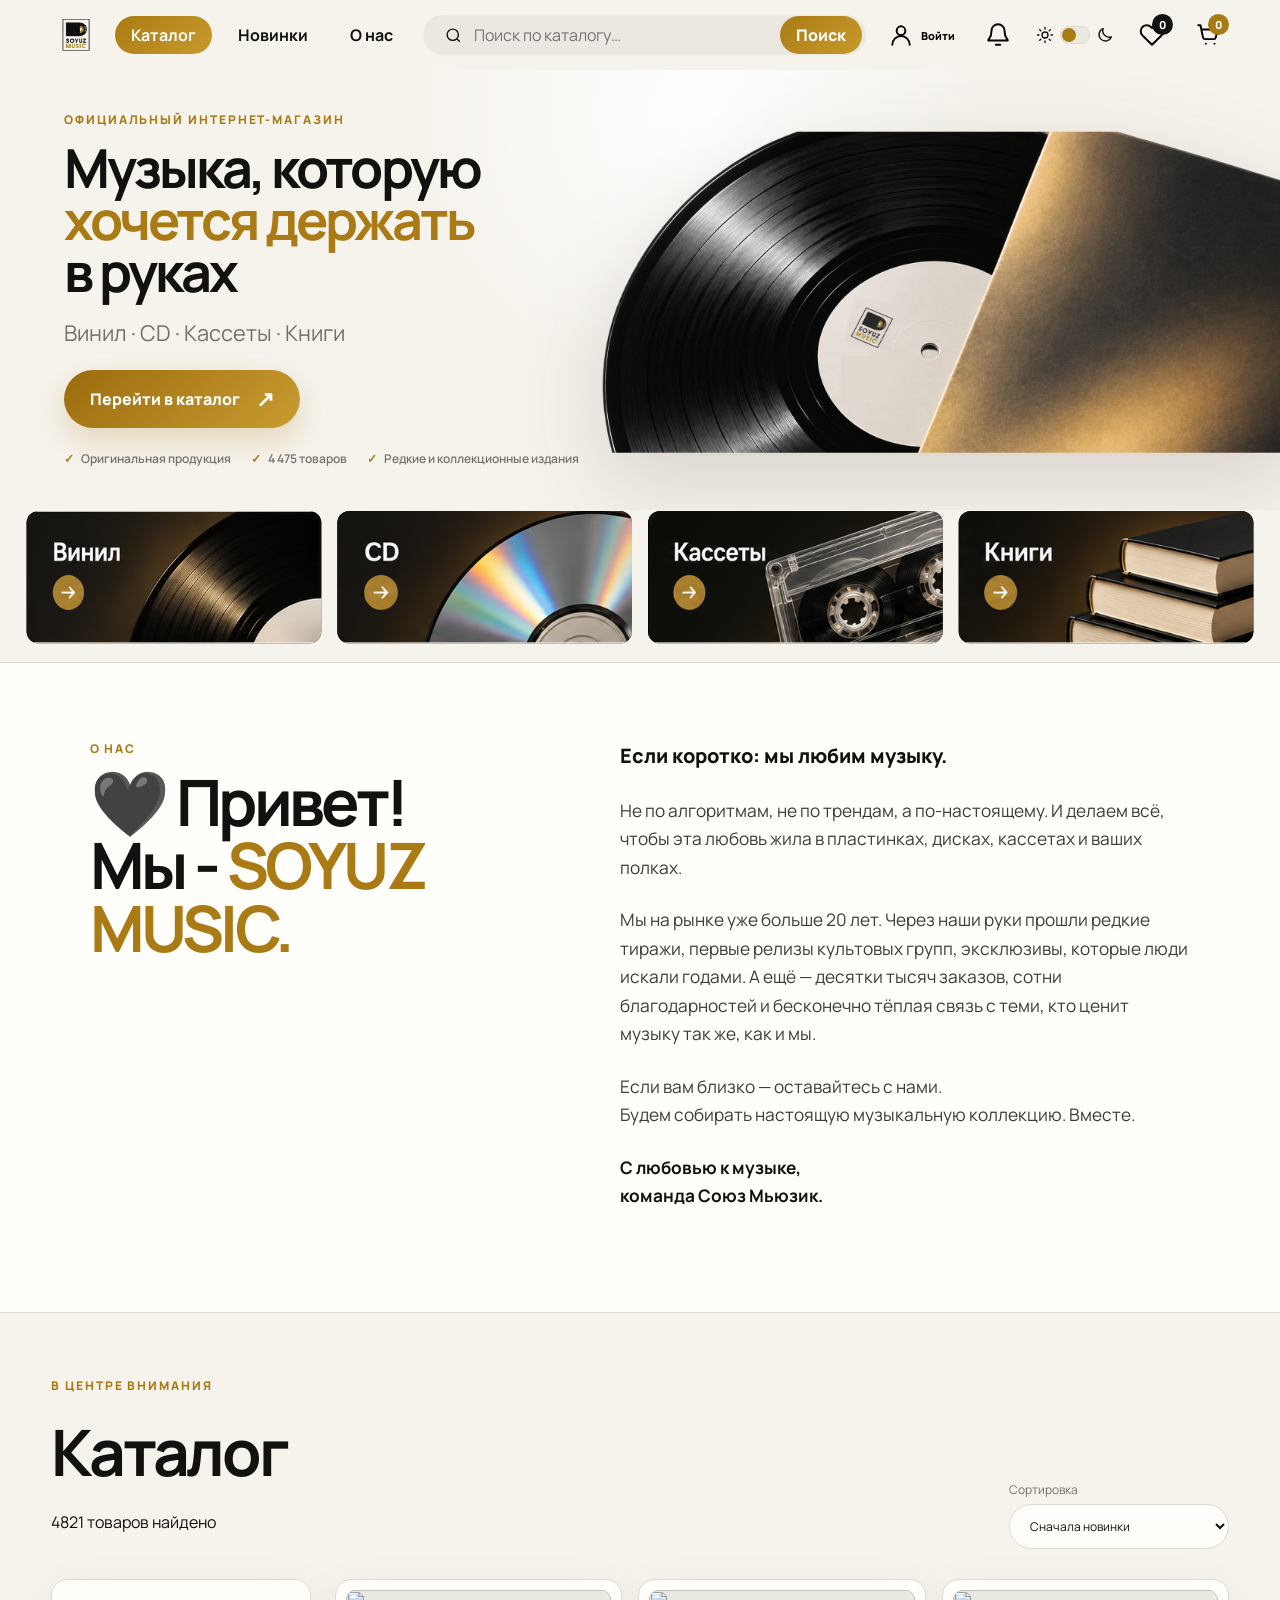
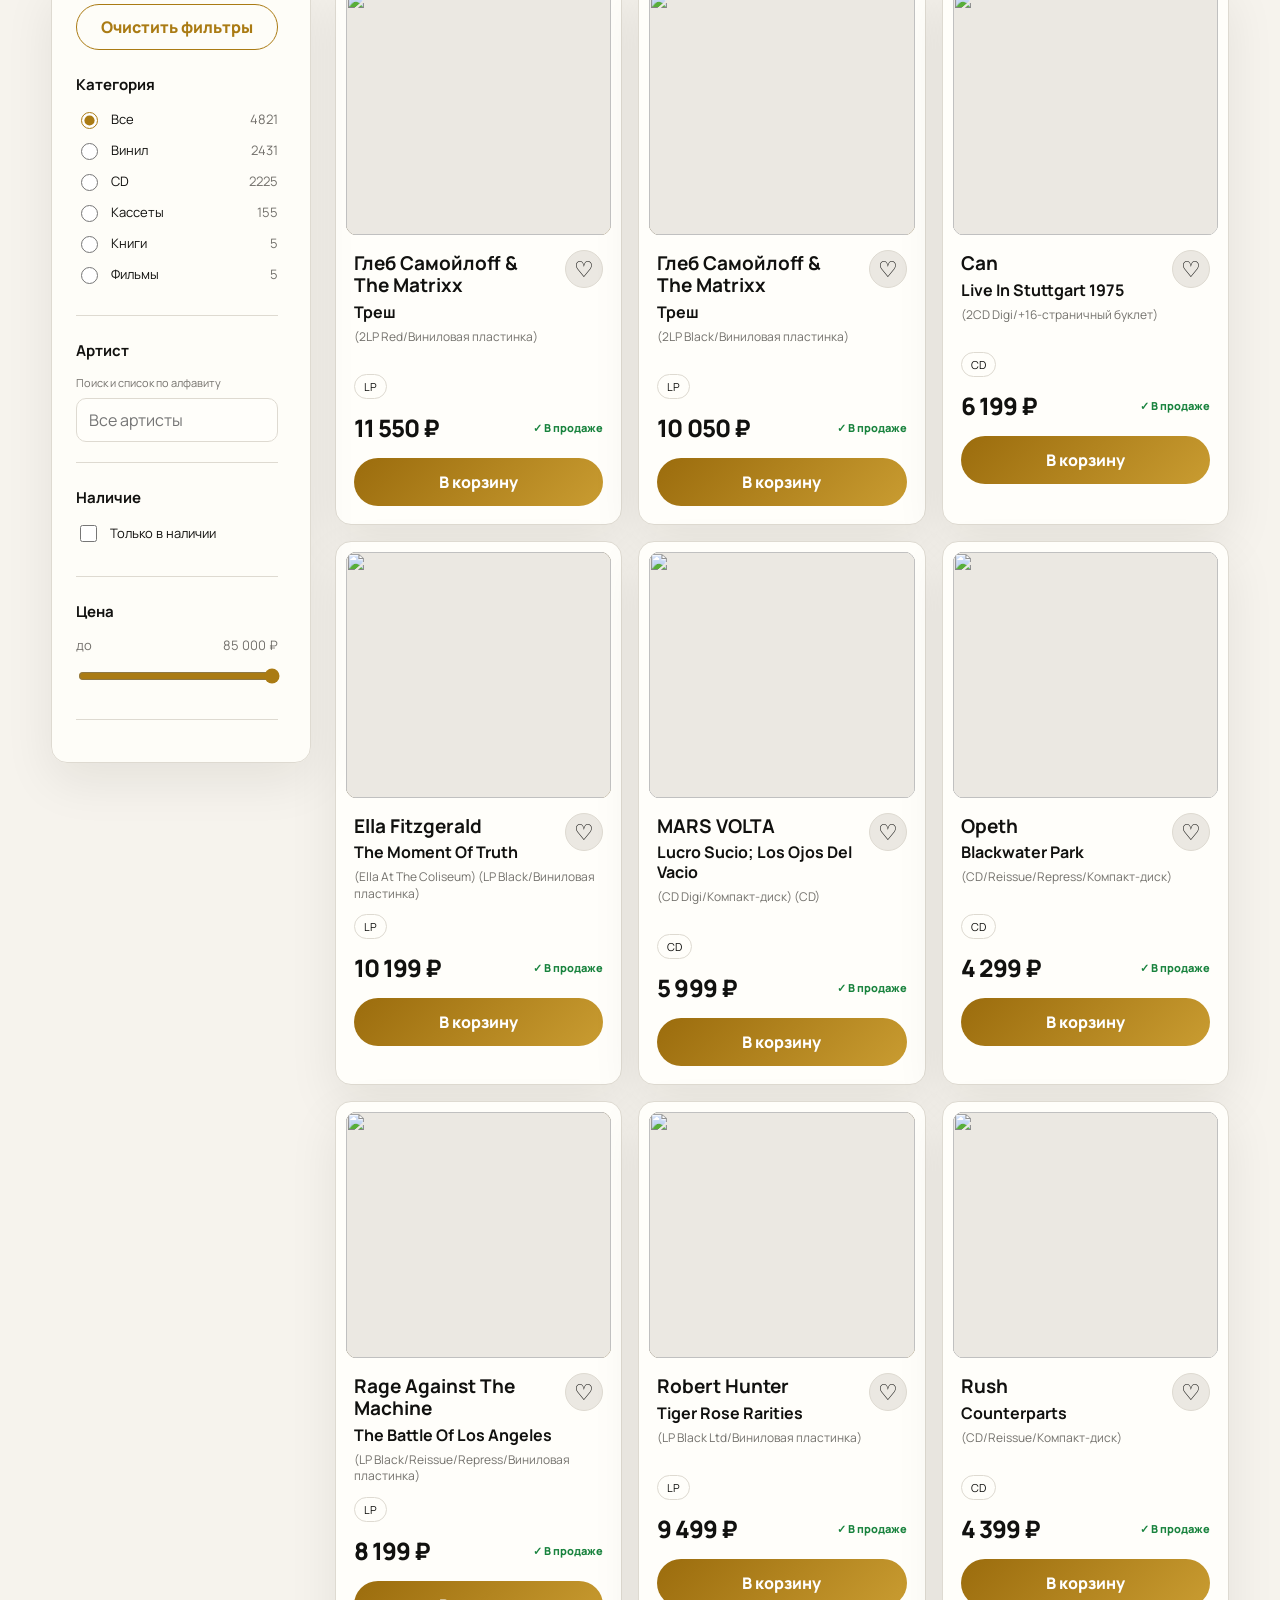
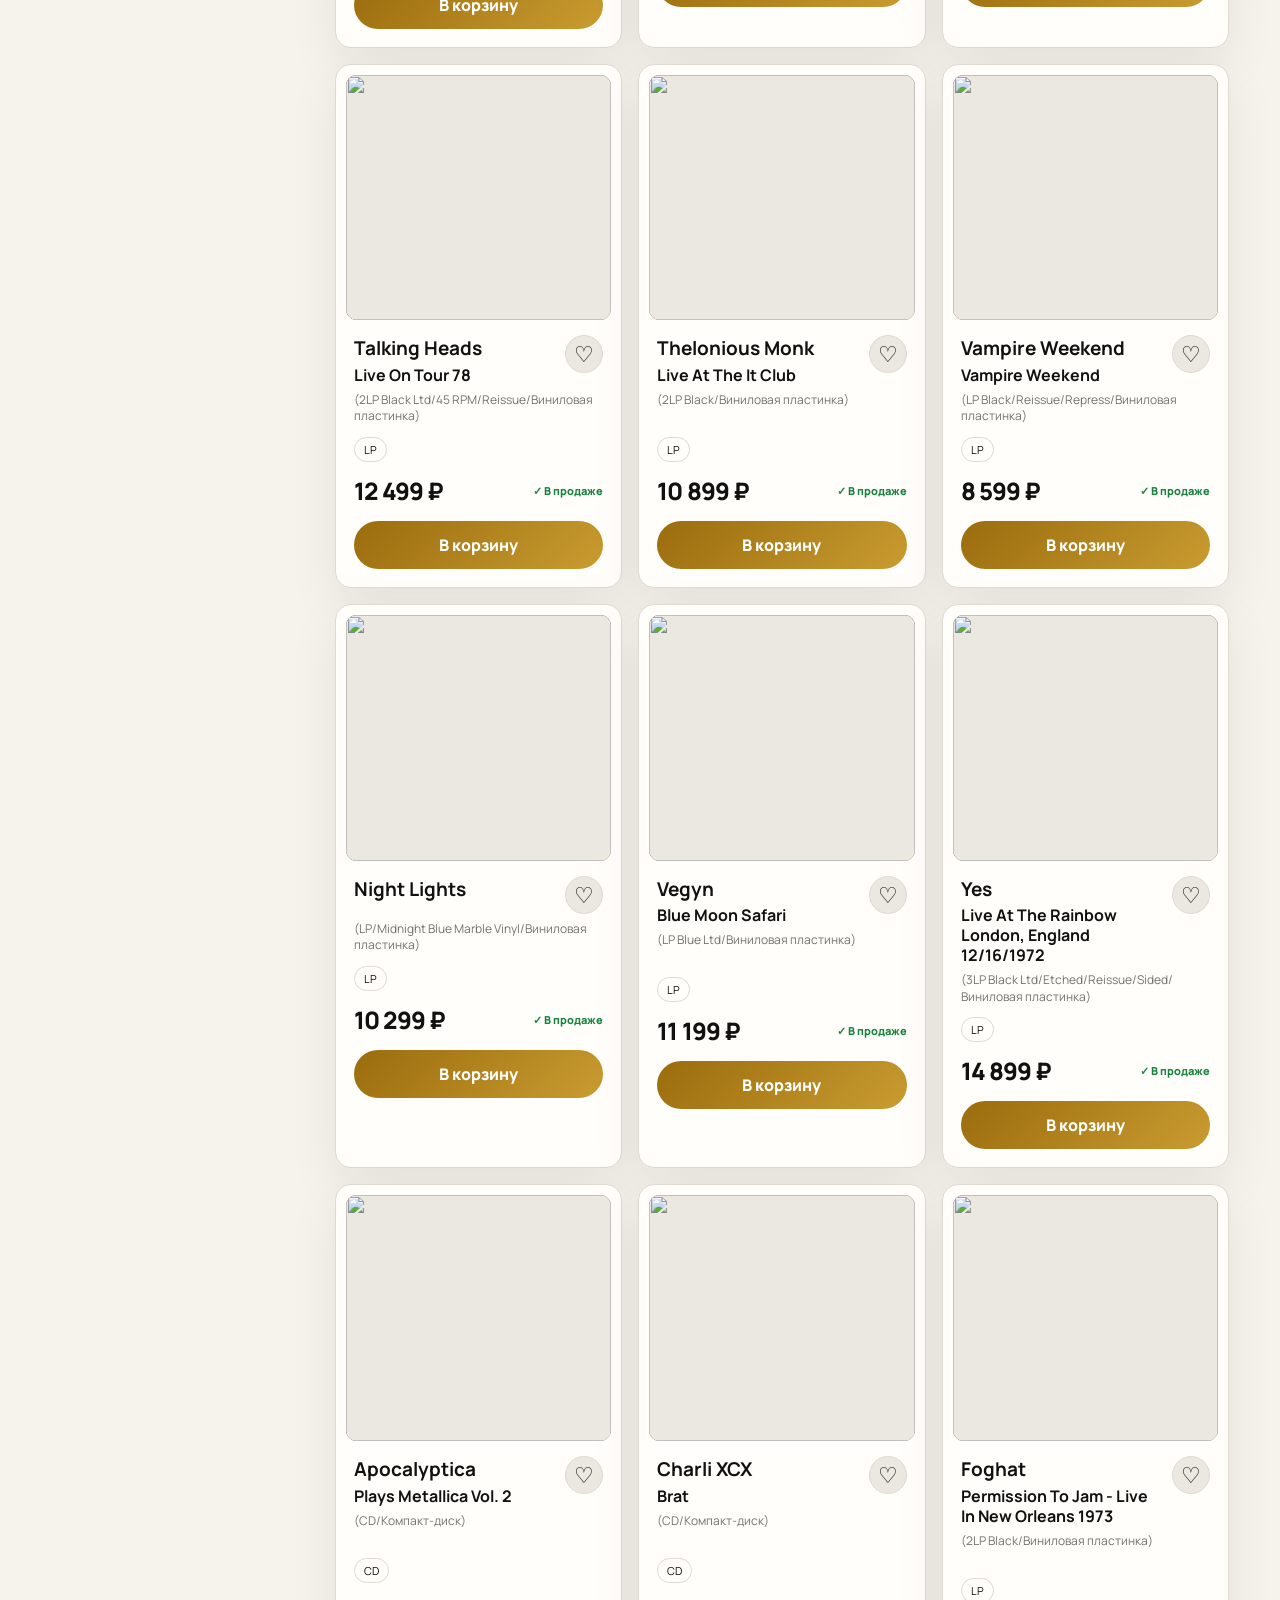
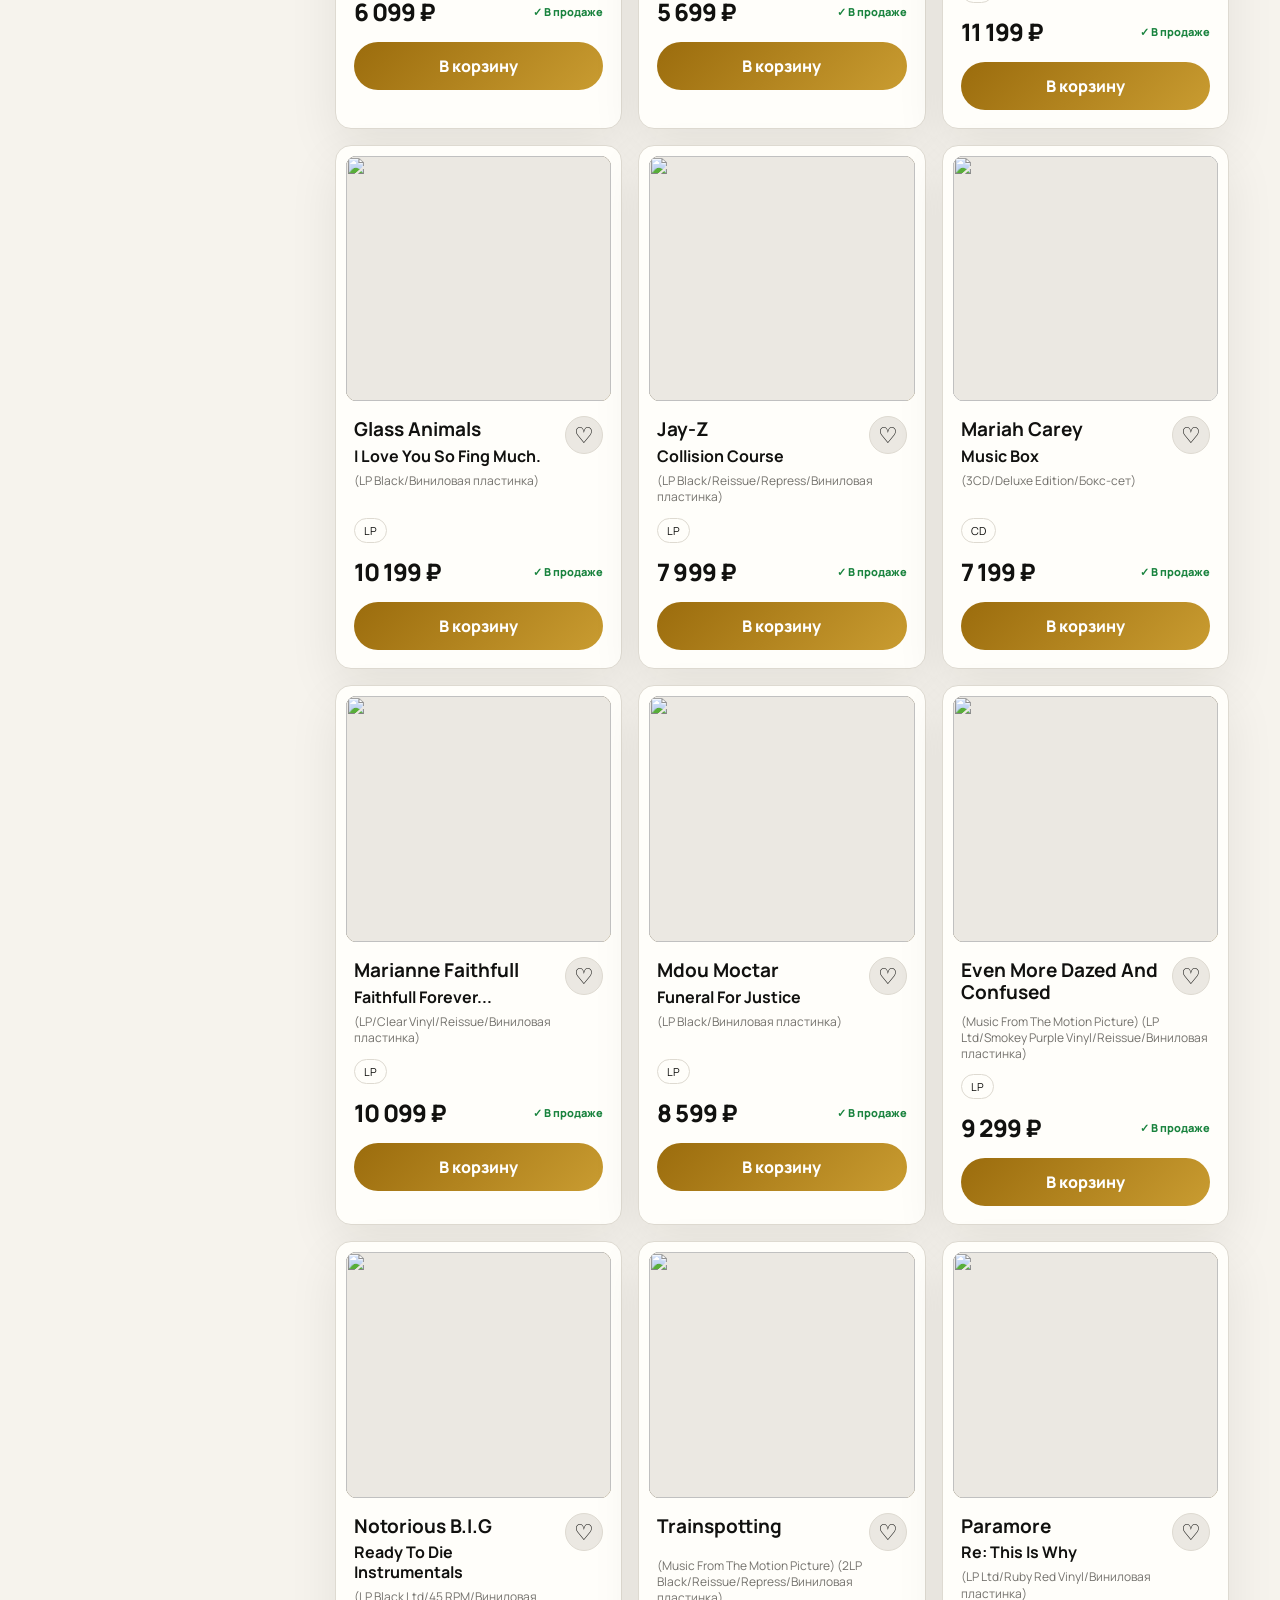
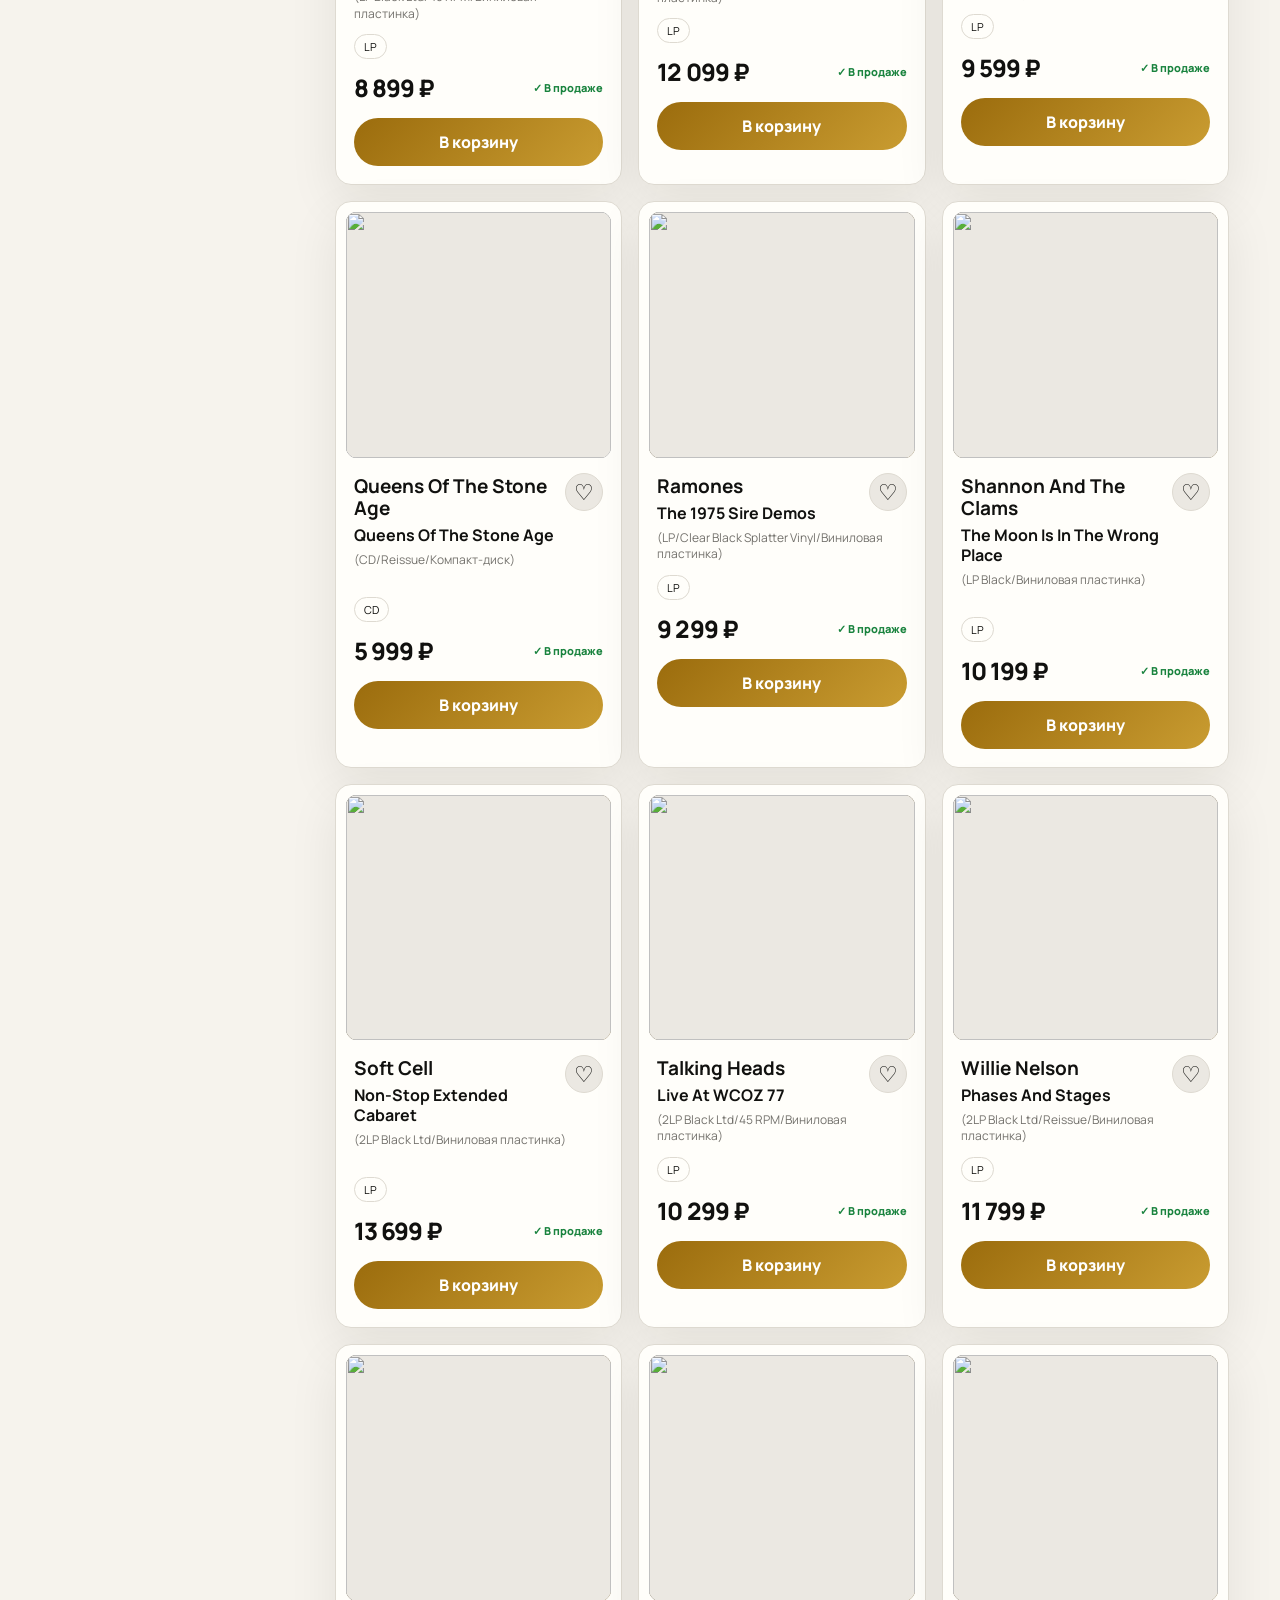
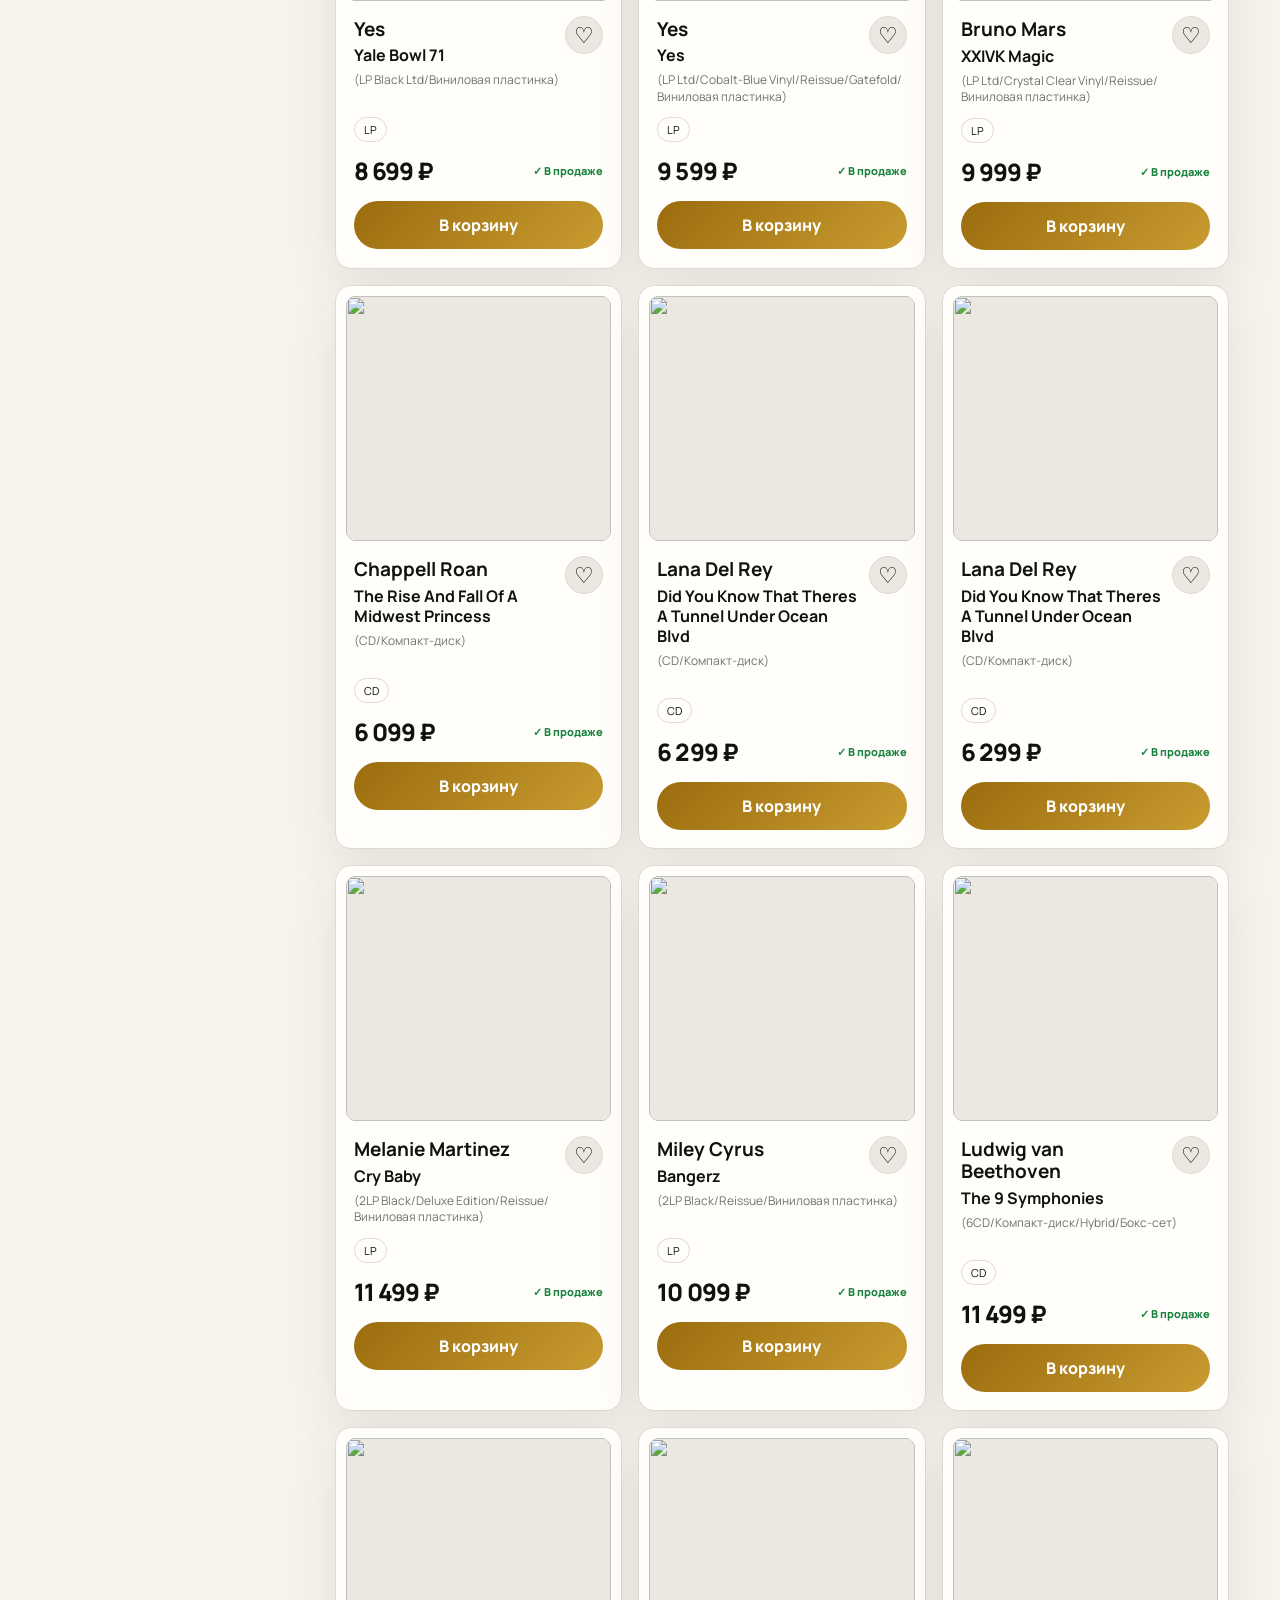
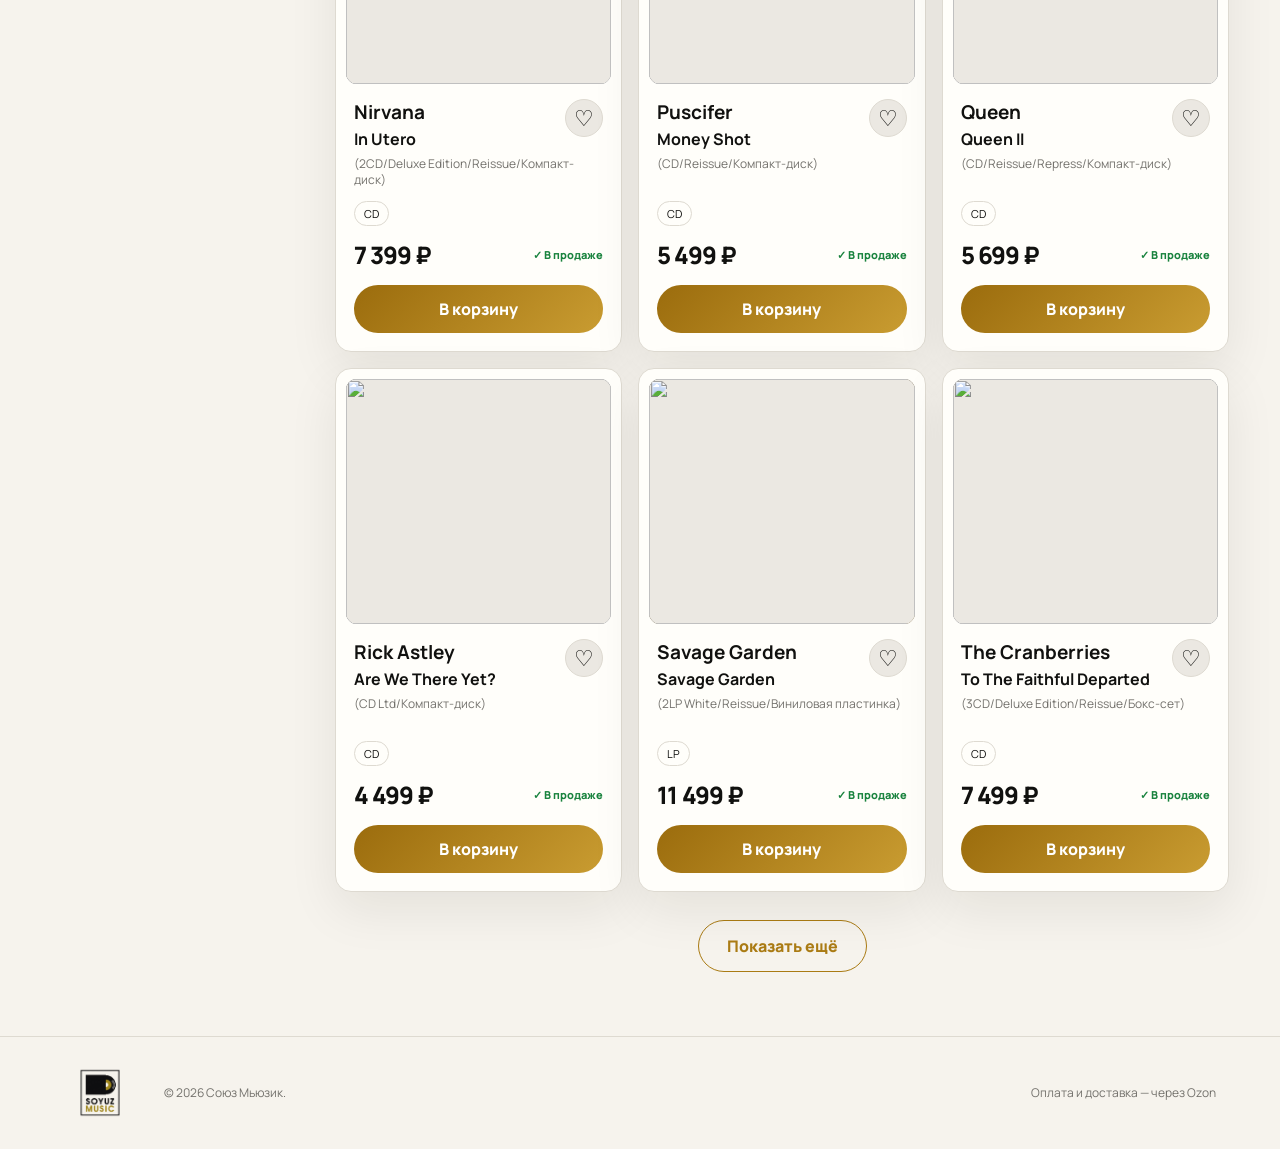
==== commit eeb66ad8: "Polish catalog titles and editable about section" ====
--- a/index.html
+++ b/index.html
@@ -17,11 +17,11 @@
     const savedTheme = localStorage.getItem('soyuz-theme');
     if (savedTheme === 'light' || savedTheme === 'dark') document.documentElement.dataset.theme = savedTheme;
   </script>
-  <link rel="stylesheet" href="styles.css?v=34">
+  <link rel="stylesheet" href="styles.css?v=35">
   <script src="auth-config.js?v=31"></script>
   <script src="auth.js?v=34" defer></script>
   <script src="external-browser.js?v=31" defer></script>
-  <script src="app.js?v=31" defer></script>
+  <script src="app.js?v=32" defer></script>
 </head>
 <body>
   <header class="site-header" id="top">
@@ -92,10 +92,10 @@
 
     <section class="about" id="about" aria-labelledby="about-title">
       <div class="about-heading">
-        <p class="eyebrow">О нас</p>
+        <p class="eyebrow" id="about-eyebrow">О нас</p>
         <h2 id="about-title">🖤 Привет!<br>Мы - <em>SOYUZ MUSIC.</em></h2>
       </div>
-      <div class="about-copy">
+      <div class="about-copy" id="about-copy">
         <p>Если коротко: мы любим музыку.</p>
         <p>Не по алгоритмам, не по трендам, а по-настоящему. И делаем всё, чтобы эта любовь жила в пластинках, дисках, кассетах и ваших полках.</p>
         <p>Мы на рынке уже больше 20 лет. Через наши руки прошли редкие тиражи, первые релизы культовых групп, эксклюзивы, которые люди искали годами. А ещё — десятки тысяч заказов, сотни благодарностей и бесконечно тёплая связь с теми, кто ценит музыку так же, как и мы.</p>
--- a/styles.css
+++ b/styles.css
@@ -132,11 +132,18 @@
 .category-card { appearance: none; aspect-ratio: 2.45; min-height: 0; border: 0; outline: 0; border-radius: 12px; padding: 0; cursor: pointer; overflow: hidden; position: relative; background: #12110f; box-shadow: none; clip-path: inset(1px round 12px); }
 .category-card:focus-visible { outline: 2px solid var(--gold); outline-offset: 3px; }
 .category-card img { display: block; position: absolute; max-width: none; pointer-events: none; }
-.vinyl-card img { width: 411.12%; height: 509.78%; left: -8.34%; top: -336.79%; }
-.cd-card img { width: 446.24%; height: 509.78%; left: -121.61%; top: -336.79%; }
-.tape-card img { width: 422.86%; height: 509.78%; left: -214.05%; top: -336.79%; }
-.book-card img { width: 433.18%; height: 509.78%; left: -325.86%; top: -336.79%; }
+.vinyl-card img { --crop-center-x: 14.2%; width: 411.12%; height: 509.78%; left: -8.34%; top: -336.79%; }
+.cd-card img { --crop-center-x: 38.5%; width: 446.24%; height: 509.78%; left: -121.61%; top: -336.79%; }
+.tape-card img { --crop-center-x: 62.5%; width: 422.86%; height: 509.78%; left: -214.05%; top: -336.79%; }
+.book-card img { --crop-center-x: 86.8%; width: 433.18%; height: 509.78%; left: -325.86%; top: -336.79%; }
 .category-card:hover { transform: translateY(-4px); }
+
+@media (prefers-color-scheme: dark) {
+  :root:not([data-theme="light"]) .category-card { clip-path: inset(0 round 12px); }
+  :root:not([data-theme="light"]) .category-card img { transform: scale(1.04); transform-origin: var(--crop-center-x) 75.9%; }
+}
+:root[data-theme="dark"] .category-card { clip-path: inset(0 round 12px); }
+:root[data-theme="dark"] .category-card img { transform: scale(1.04); transform-origin: var(--crop-center-x) 75.9%; }
 
 .about { scroll-margin-top: 70px; display: grid; grid-template-columns: minmax(280px, .9fr) minmax(360px, 1.1fr); gap: clamp(32px, 5vw, 76px); padding: clamp(48px, 6vw, 84px) 7vw; background: var(--white); border-block: 1px solid var(--line); }
 .about-heading { align-self: start; position: sticky; top: 98px; }
@@ -146,6 +153,7 @@
 .about-copy p { margin: 0 0 24px; }
 .about-copy p:first-child { color: var(--ink); font-size: 1.15em; font-weight: 800; }
 .about-signature { color: var(--ink); font-weight: 700; }
+.detail-name-details { min-height: 0; margin-top: 4px; }
 
 .catalog-section { padding: 64px 4vw; }
 .catalog-heading { display: flex; align-items: end; justify-content: space-between; gap: 30px; margin-bottom: 30px; }
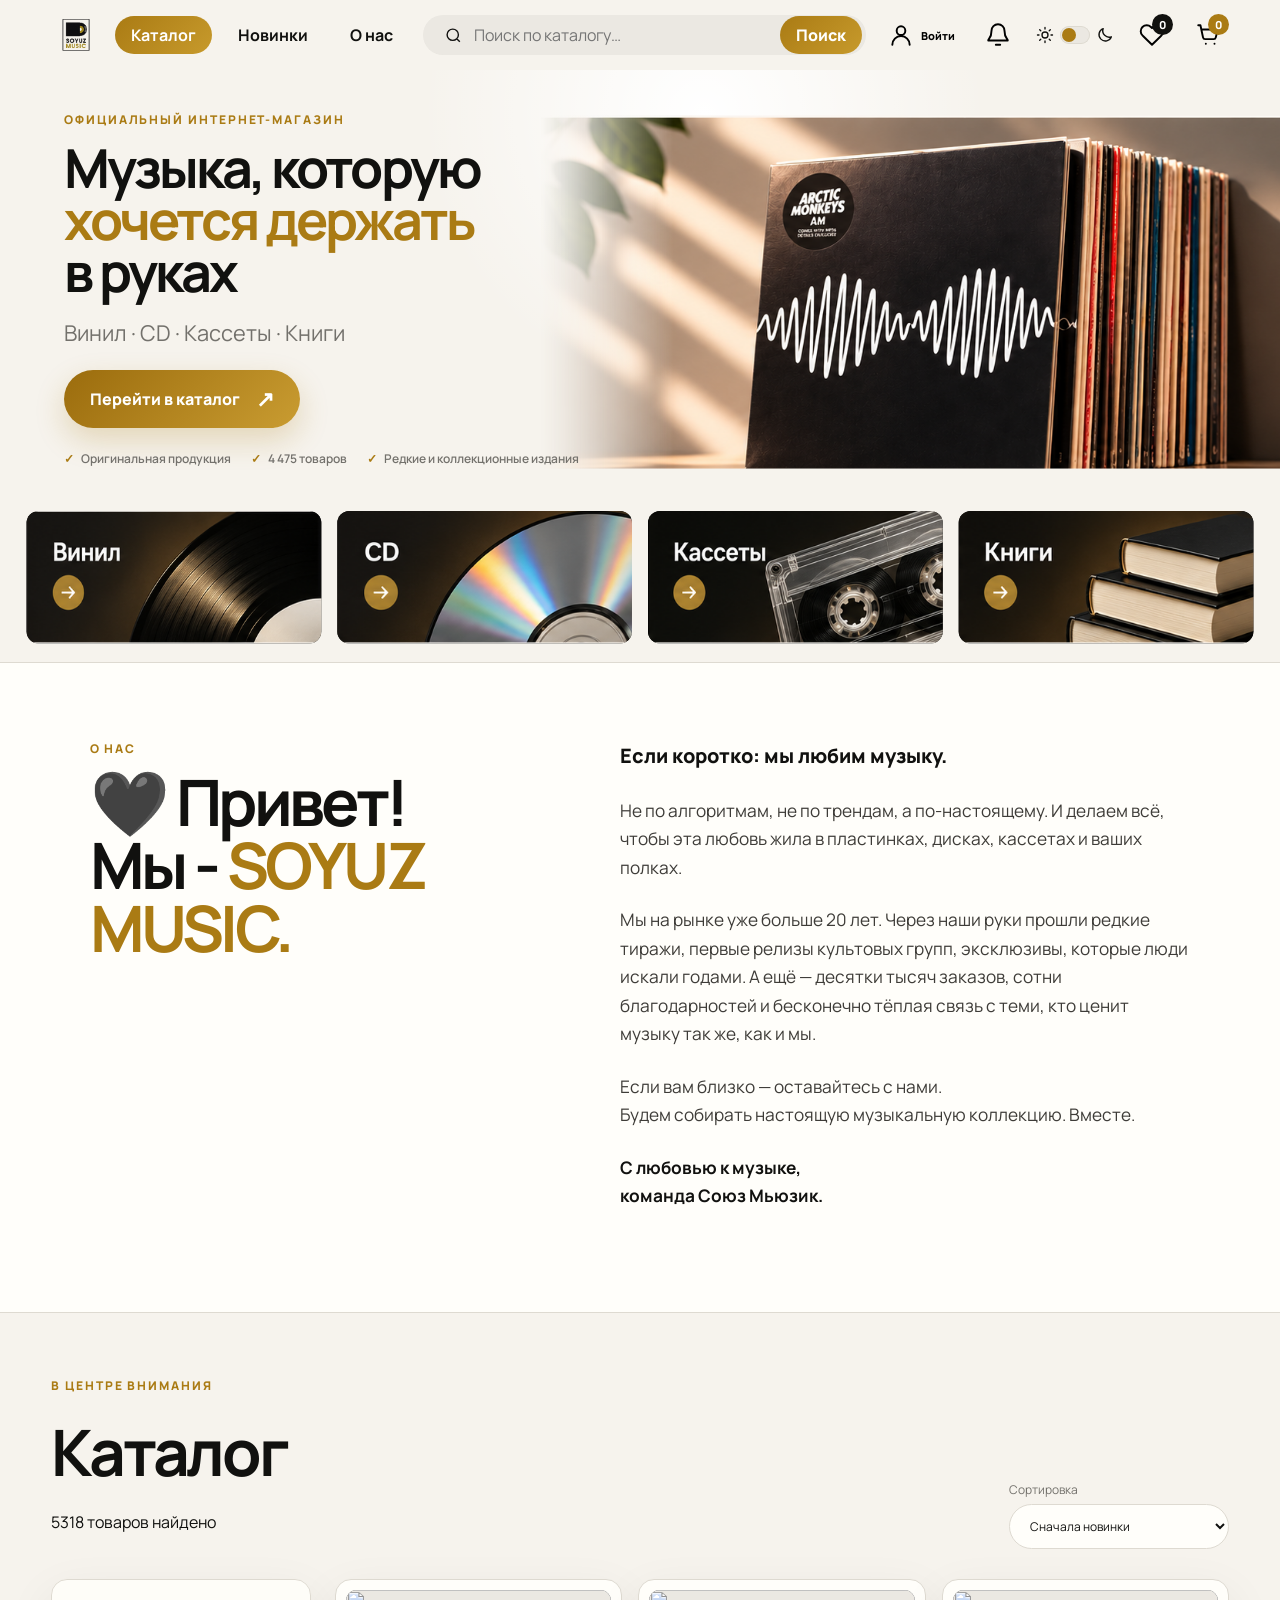
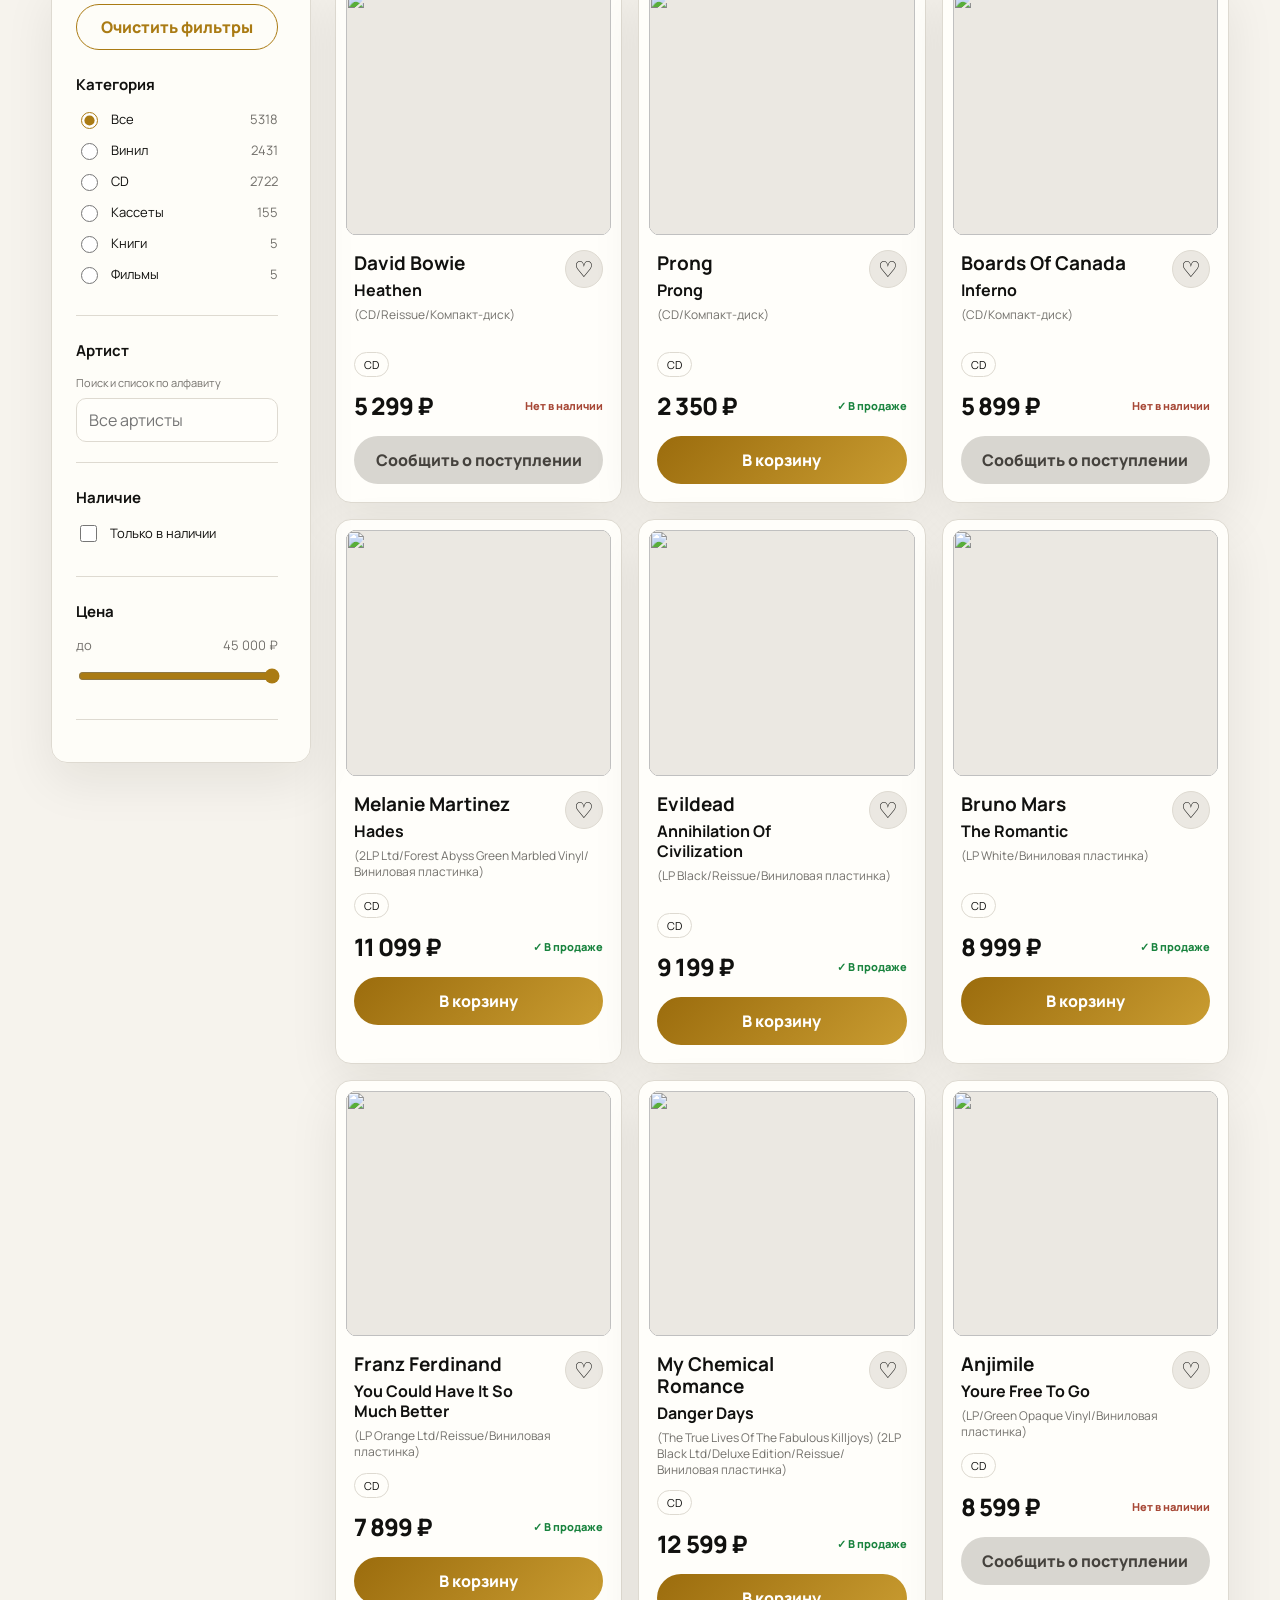
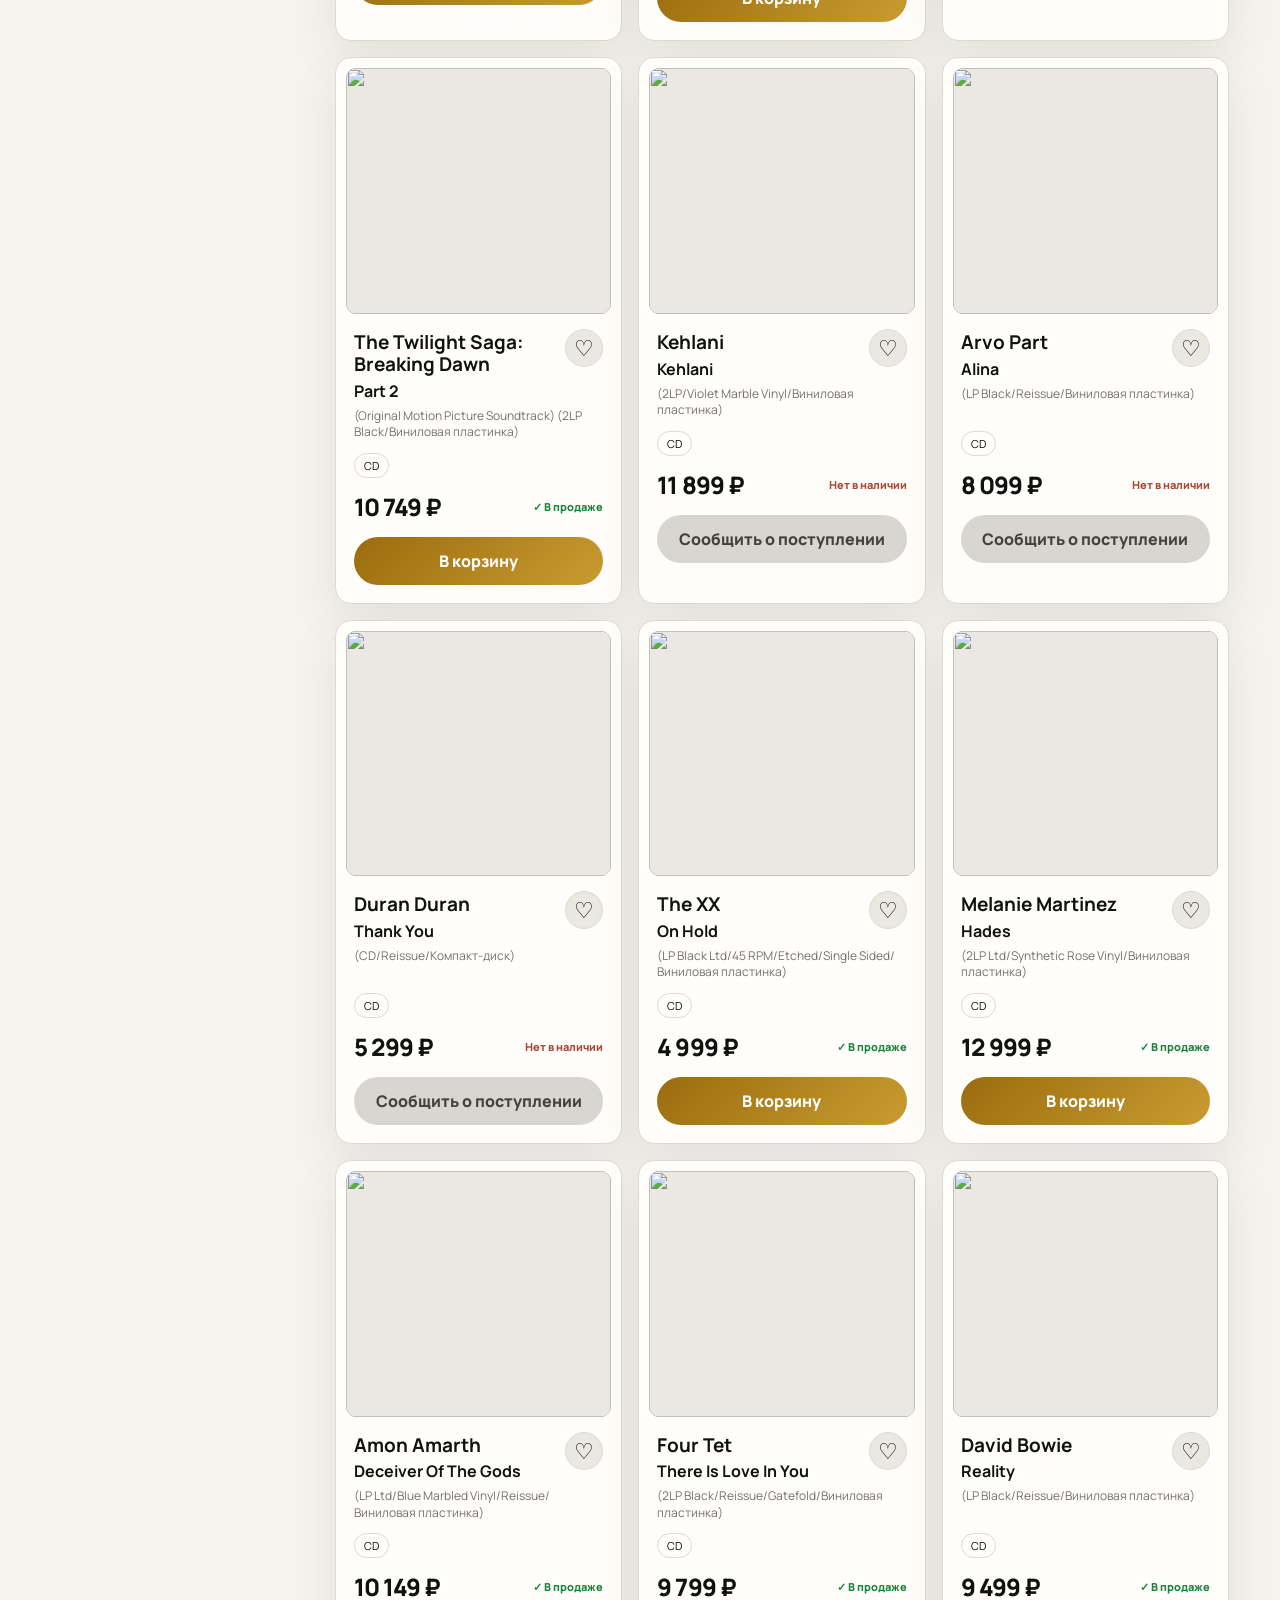
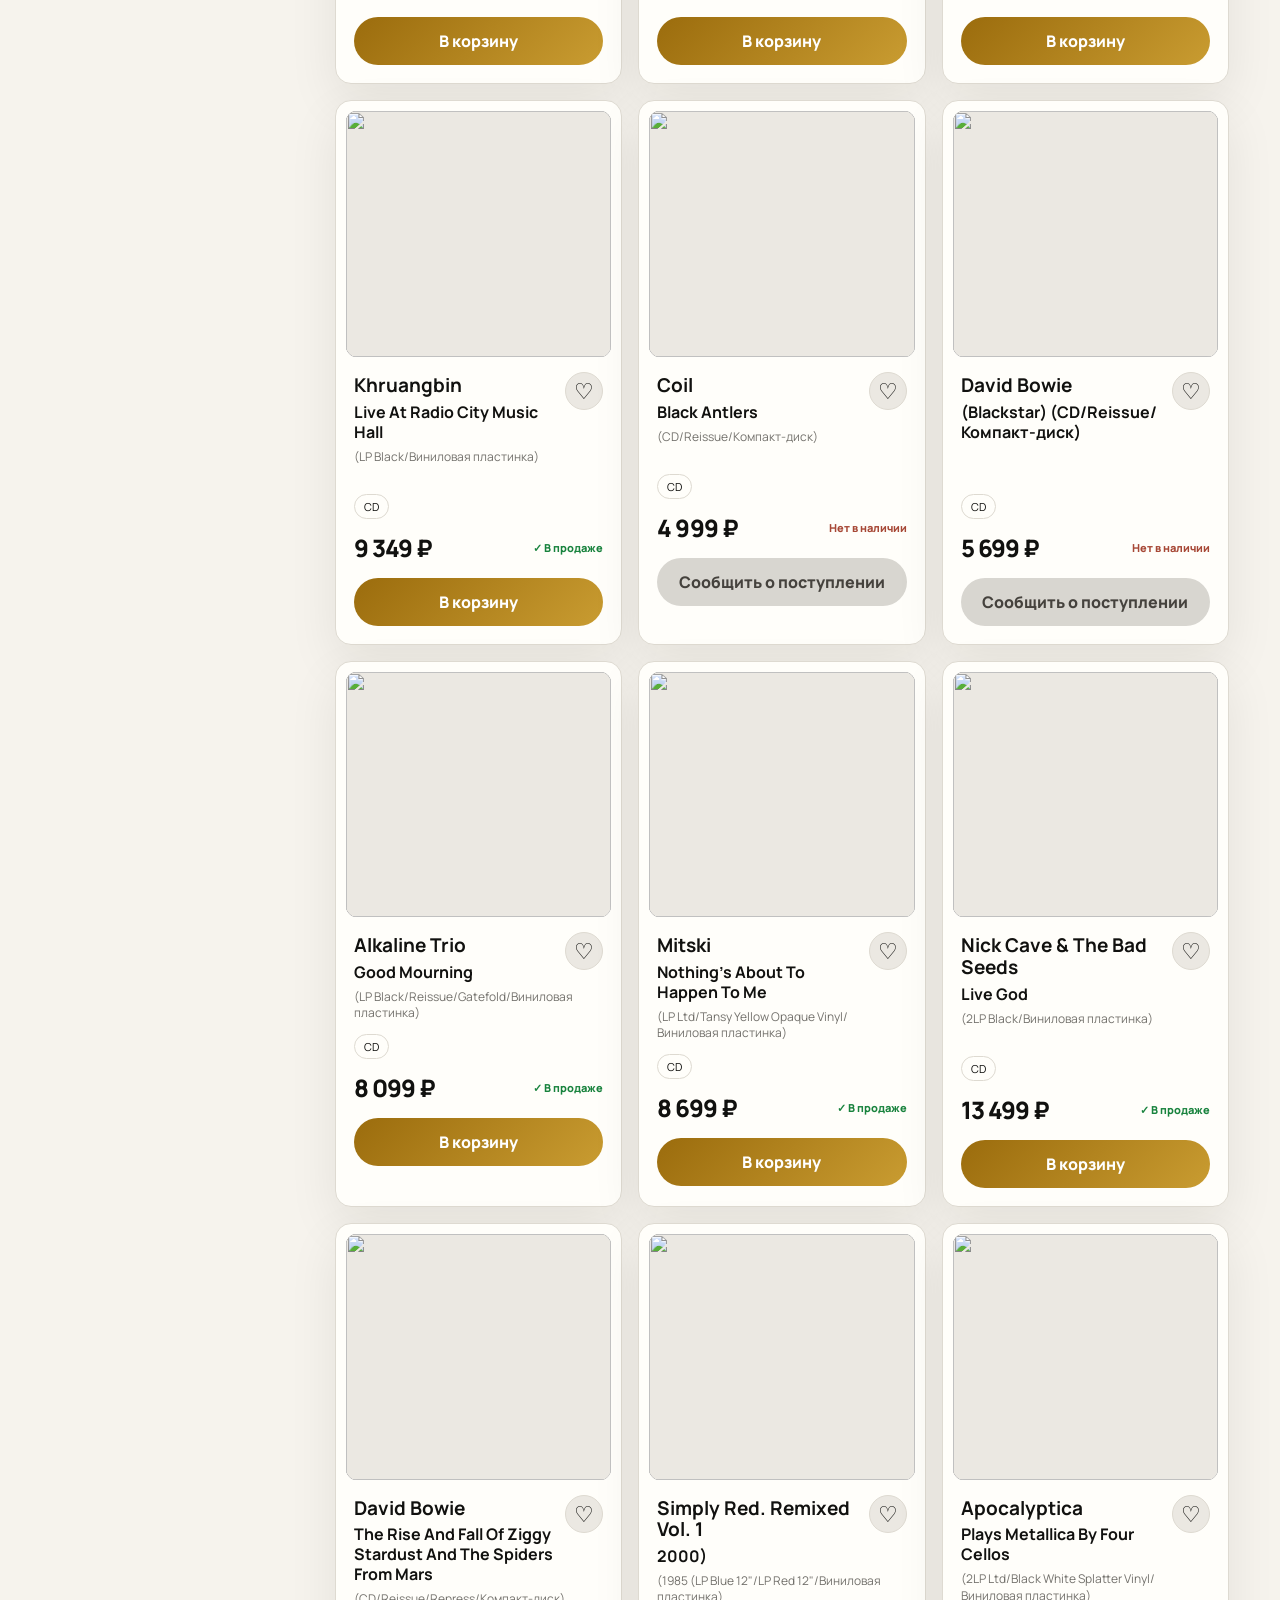
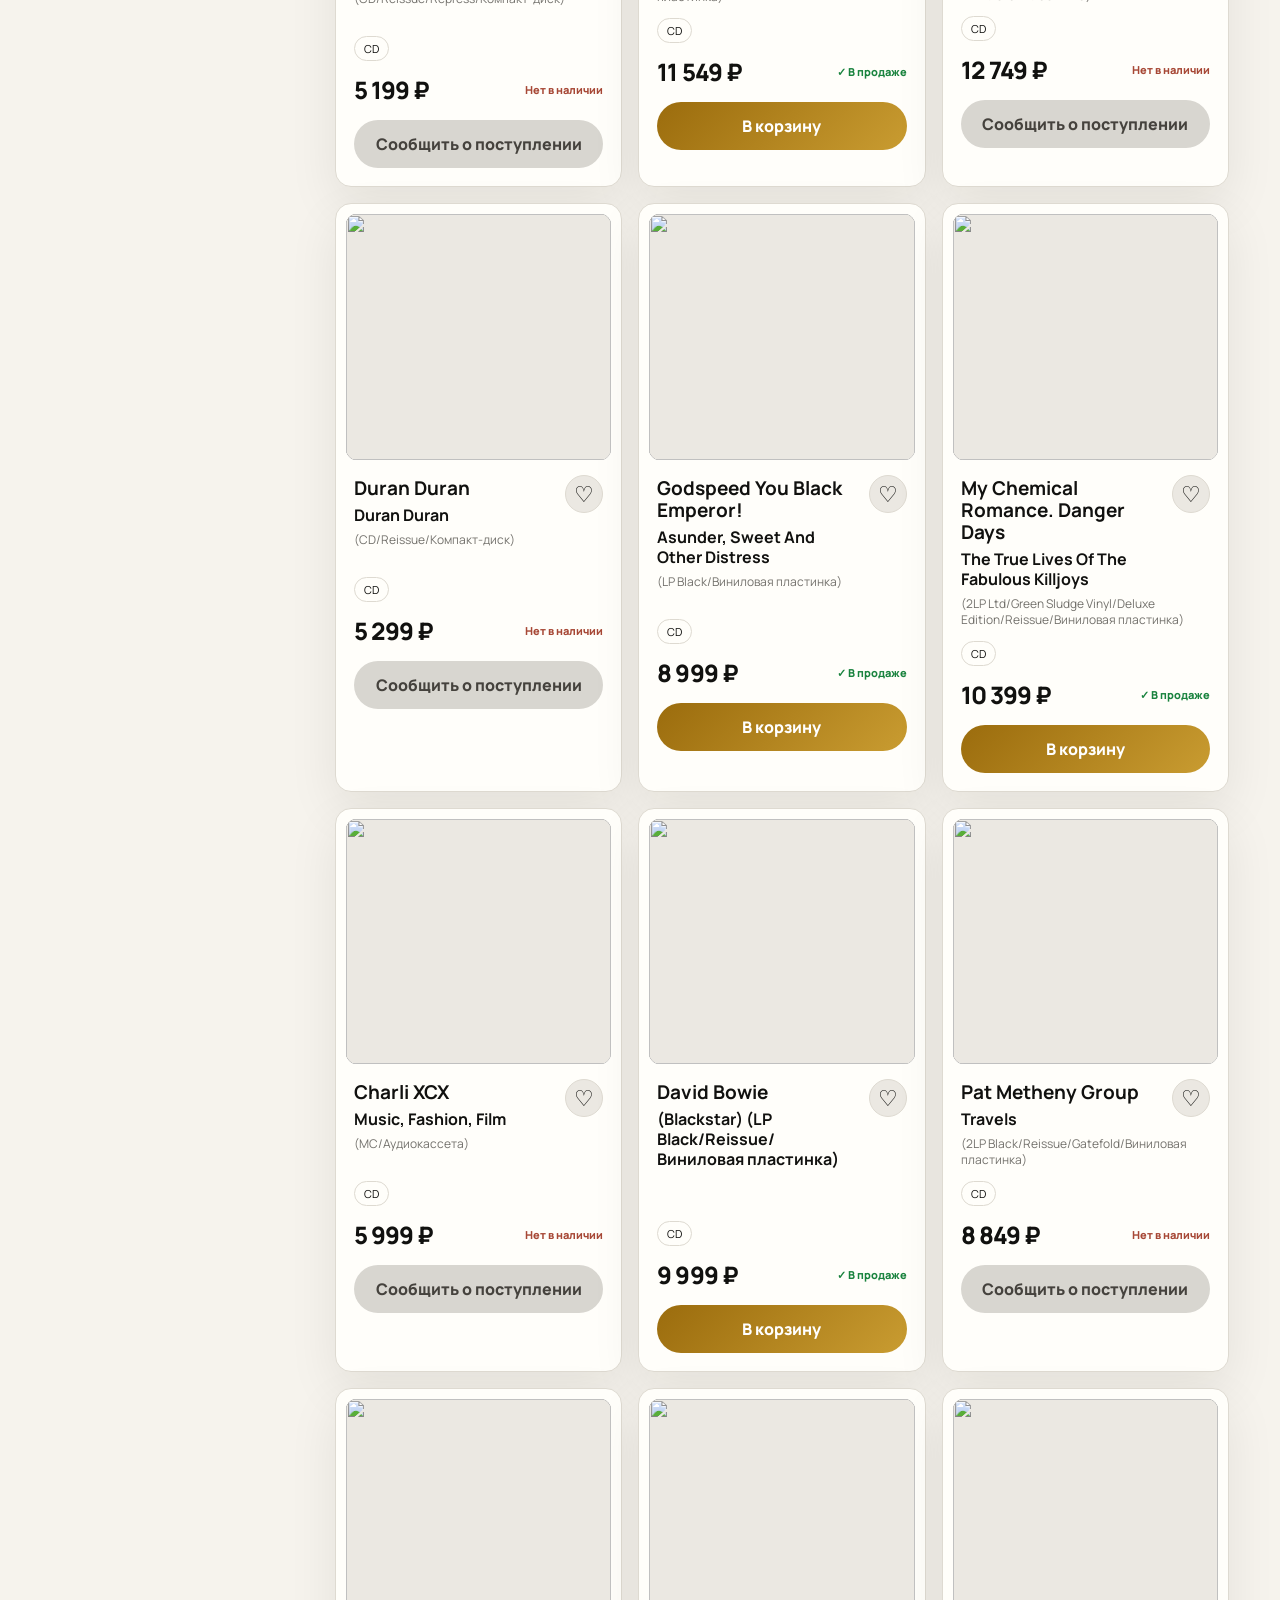
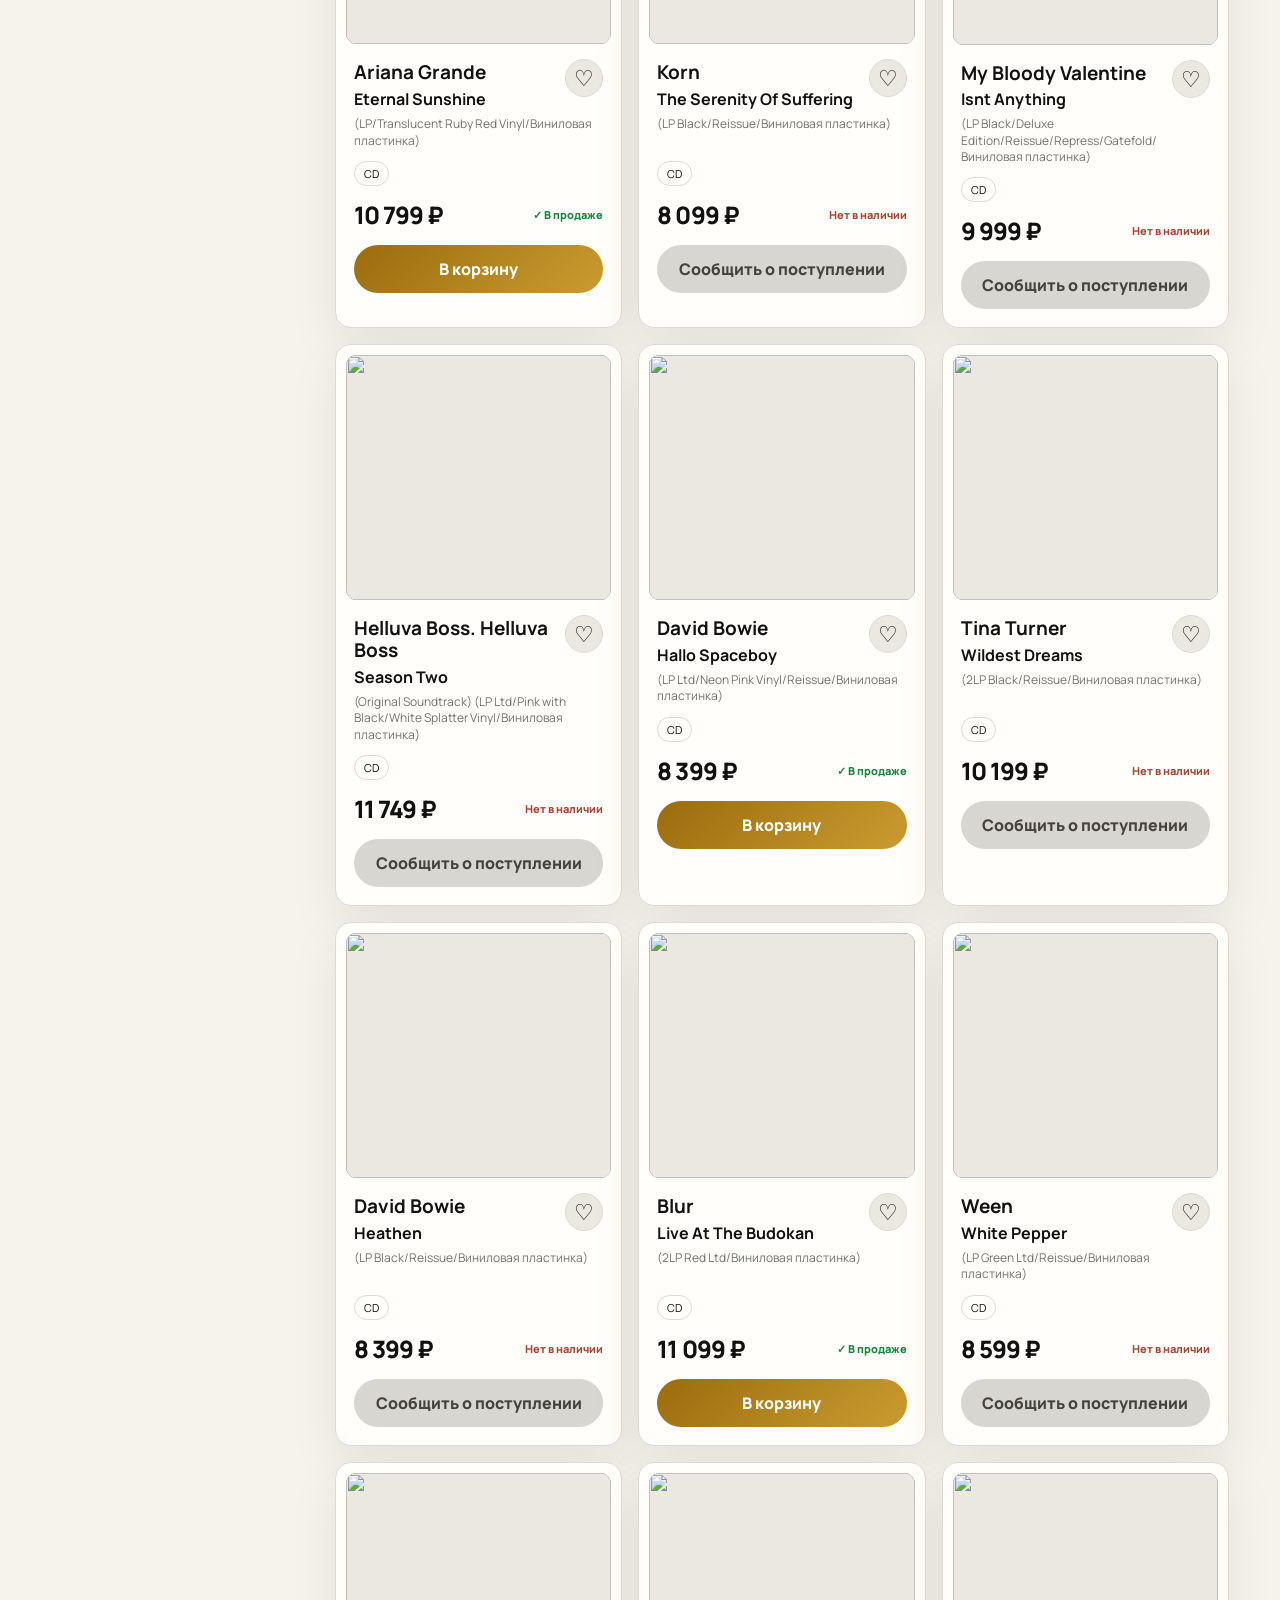
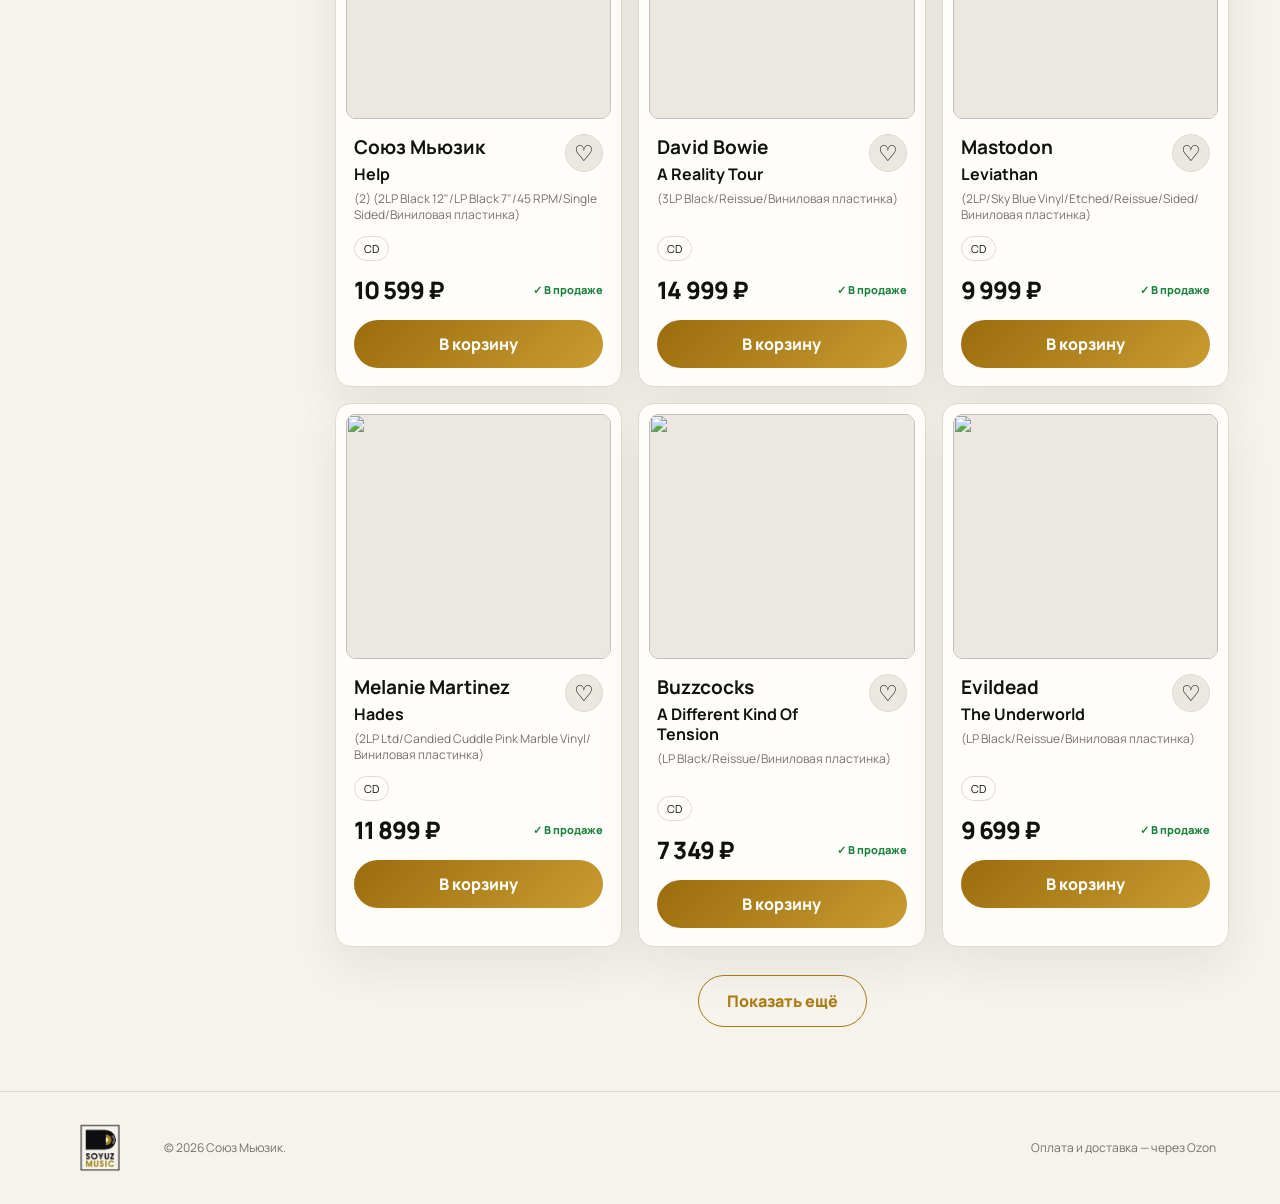
==== commit bb30ec4b: "Add files via upload" ====
--- a/index.html
+++ b/index.html
@@ -17,11 +17,11 @@
     const savedTheme = localStorage.getItem('soyuz-theme');
     if (savedTheme === 'light' || savedTheme === 'dark') document.documentElement.dataset.theme = savedTheme;
   </script>
-  <link rel="stylesheet" href="styles.css?v=35">
+  <link rel="stylesheet" href="styles.css?v=42">
   <script src="auth-config.js?v=31"></script>
   <script src="auth.js?v=34" defer></script>
   <script src="external-browser.js?v=31" defer></script>
-  <script src="app.js?v=32" defer></script>
+  <script src="app.js?v=42" defer></script>
 </head>
 <body>
   <header class="site-header" id="top">
@@ -78,9 +78,25 @@
       </div>
       <div class="hero-art" aria-hidden="true">
         <div class="hero-vinyl-wrap">
-          <img class="hero-vinyl-reference" src="hero-vinyl-branded.png?v=15" alt="">
-        </div>
-      </div>
+          <img class="hero-vinyl-reference" src="hero-new-shelf.png?v=42" alt="">
+        </div>
+      </div>
+    </section>
+
+    <section class="featured-carousel" id="new-carousel" aria-labelledby="featured-carousel-title" hidden>
+      <div class="featured-head">
+        <div>
+          <p class="eyebrow">Выбор SOYUZ MUSIC</p>
+          <h2 id="featured-carousel-title">Новинки</h2>
+          <p class="featured-subtitle" id="featured-carousel-subtitle"></p>
+        </div>
+        <div class="featured-controls">
+          <button class="featured-arrow" id="featured-prev" type="button" aria-label="Предыдущие новинки">←</button>
+          <button class="featured-arrow" id="featured-next" type="button" aria-label="Следующие новинки">→</button>
+        </div>
+      </div>
+      <div class="featured-items" id="featured-items" aria-live="off"></div>
+      <div class="featured-pagination" id="featured-pagination" aria-label="Переключение новинок"></div>
     </section>
 
     <section class="category-strip" id="categories" aria-label="Категории">
--- a/styles.css
+++ b/styles.css
@@ -461,3 +461,45 @@
 @media (prefers-reduced-motion: reduce) {
   *, *::before, *::after { scroll-behavior: auto !important; transition-duration: .01ms !important; animation-duration: .01ms !important; }
 }
+
+
+/* V42: only the approved cover photograph and optional new-release carousel. */
+.hero-vinyl-wrap { width: min(59vw, 980px); right: -6vw; }
+.hero-vinyl-reference { filter: none; }
+.featured-carousel { margin: 8px 2vw 26px; padding: 25px clamp(16px,2.2vw,34px); border: 1px solid var(--line); background: var(--white); border-radius: 20px; color: var(--ink); box-shadow: var(--shadow); scroll-margin-top: 92px; }
+.featured-head { display: flex; align-items: center; justify-content: space-between; gap: 20px; margin-bottom: 18px; }
+.featured-head .eyebrow { margin-bottom: 3px; }
+.featured-head h2 { margin: 0; font-size: clamp(25px, 2.3vw, 36px); letter-spacing: -.045em; }
+.featured-subtitle { margin: 4px 0 0; color: var(--muted); font-size: 13px; }
+.featured-controls { display: flex; gap: 9px; flex: 0 0 auto; }
+.featured-arrow { width: 42px; height: 42px; padding: 0; border: 1px solid var(--line); border-radius: 50%; background: var(--paper); color: var(--ink); font-size: 22px; cursor: pointer; }
+.featured-arrow:hover,.featured-arrow:focus-visible { outline: none; border-color: var(--gold); color: var(--gold); }
+.featured-items { display: grid; grid-template-columns: repeat(3, minmax(0,1fr)); gap: 16px; }
+.featured-item { display: flex; align-items: center; gap: 12px; min-width: 0; padding: 12px; color: var(--ink); background: var(--paper); border: 1px solid var(--line); border-radius: 15px; cursor: pointer; text-align: left; }
+.featured-item:hover,.featured-item:focus-visible { border-color: var(--gold); outline: none; }
+.featured-image { display: grid; place-items: center; flex: 0 0 clamp(86px, 9vw, 145px); height: clamp(86px, 9vw, 145px); min-width: 0; border-radius: 10px; background: var(--white); overflow: hidden; }
+.featured-image img { width: 100%; height: 100%; object-fit: contain; }
+.featured-item-text { display: flex; flex-direction: column; justify-content: center; min-width: 0; }
+.featured-item-artist,.featured-item-album { display: -webkit-box; -webkit-box-orient: vertical; overflow: hidden; -webkit-line-clamp: 2; overflow-wrap: anywhere; }
+.featured-item-artist { font-size: clamp(12px,1.05vw,15px); font-weight: 800; line-height: 1.35; }
+.featured-item-album { font-size: clamp(11px,.95vw,13px); color: var(--muted); line-height: 1.35; margin-top: 5px; }
+.featured-pagination { margin-top: 18px; display: flex; justify-content: center; gap: 7px; }
+.featured-dot { border: 0; width: 8px; height: 8px; padding: 0; border-radius: 50%; background: var(--line); cursor: pointer; }
+.featured-dot[aria-current="true"] { width: 24px; border-radius: 99px; background: var(--gold); }
+@media(max-width: 960px) { .featured-items { grid-template-columns: repeat(2,minmax(0,1fr)); } }
+@media(max-width: 700px) { .featured-carousel { margin: 8px 12px 16px; padding: 20px 16px; } .featured-items { grid-template-columns: minmax(0,1fr); } .featured-item { padding: 9px; } .featured-image { flex-basis: 100px; height: 100px; } }
+@media(prefers-reduced-motion: reduce) { .featured-carousel * { transition: none !important; } }
+
+/* V42: release artwork intentionally uploaded as PNG, price only inside product details */
+.featured-head { align-items: flex-end; }
+.featured-subtitle { white-space: pre-line; max-width: 720px; font-size: 14px; line-height: 1.6; }
+.featured-items { align-items: stretch; }
+.featured-item { display: flex; flex-direction: column; align-items: stretch; padding: 13px; gap: 11px; height: 100%; }
+.featured-image { width: 100%; height: clamp(170px, 19vw, 295px); flex: none; background: color-mix(in srgb, var(--white) 75%, var(--paper)); border: 1px solid var(--line); border-radius: 12px; }
+.featured-image img { width: 100%; height: 100%; object-fit: contain; }
+.featured-item-text { min-height: 48px; padding-inline: 4px; }
+.featured-item-artist { font-size: 15px; }
+.featured-item-album { font-size: 13px; }
+.featured-arrow:disabled { opacity: .35; cursor: default; }
+.featured-item:focus-visible { outline: 2px solid var(--gold); outline-offset: 2px; }
+@media (max-width:700px) { .featured-image { height: min(75vw, 350px); } }
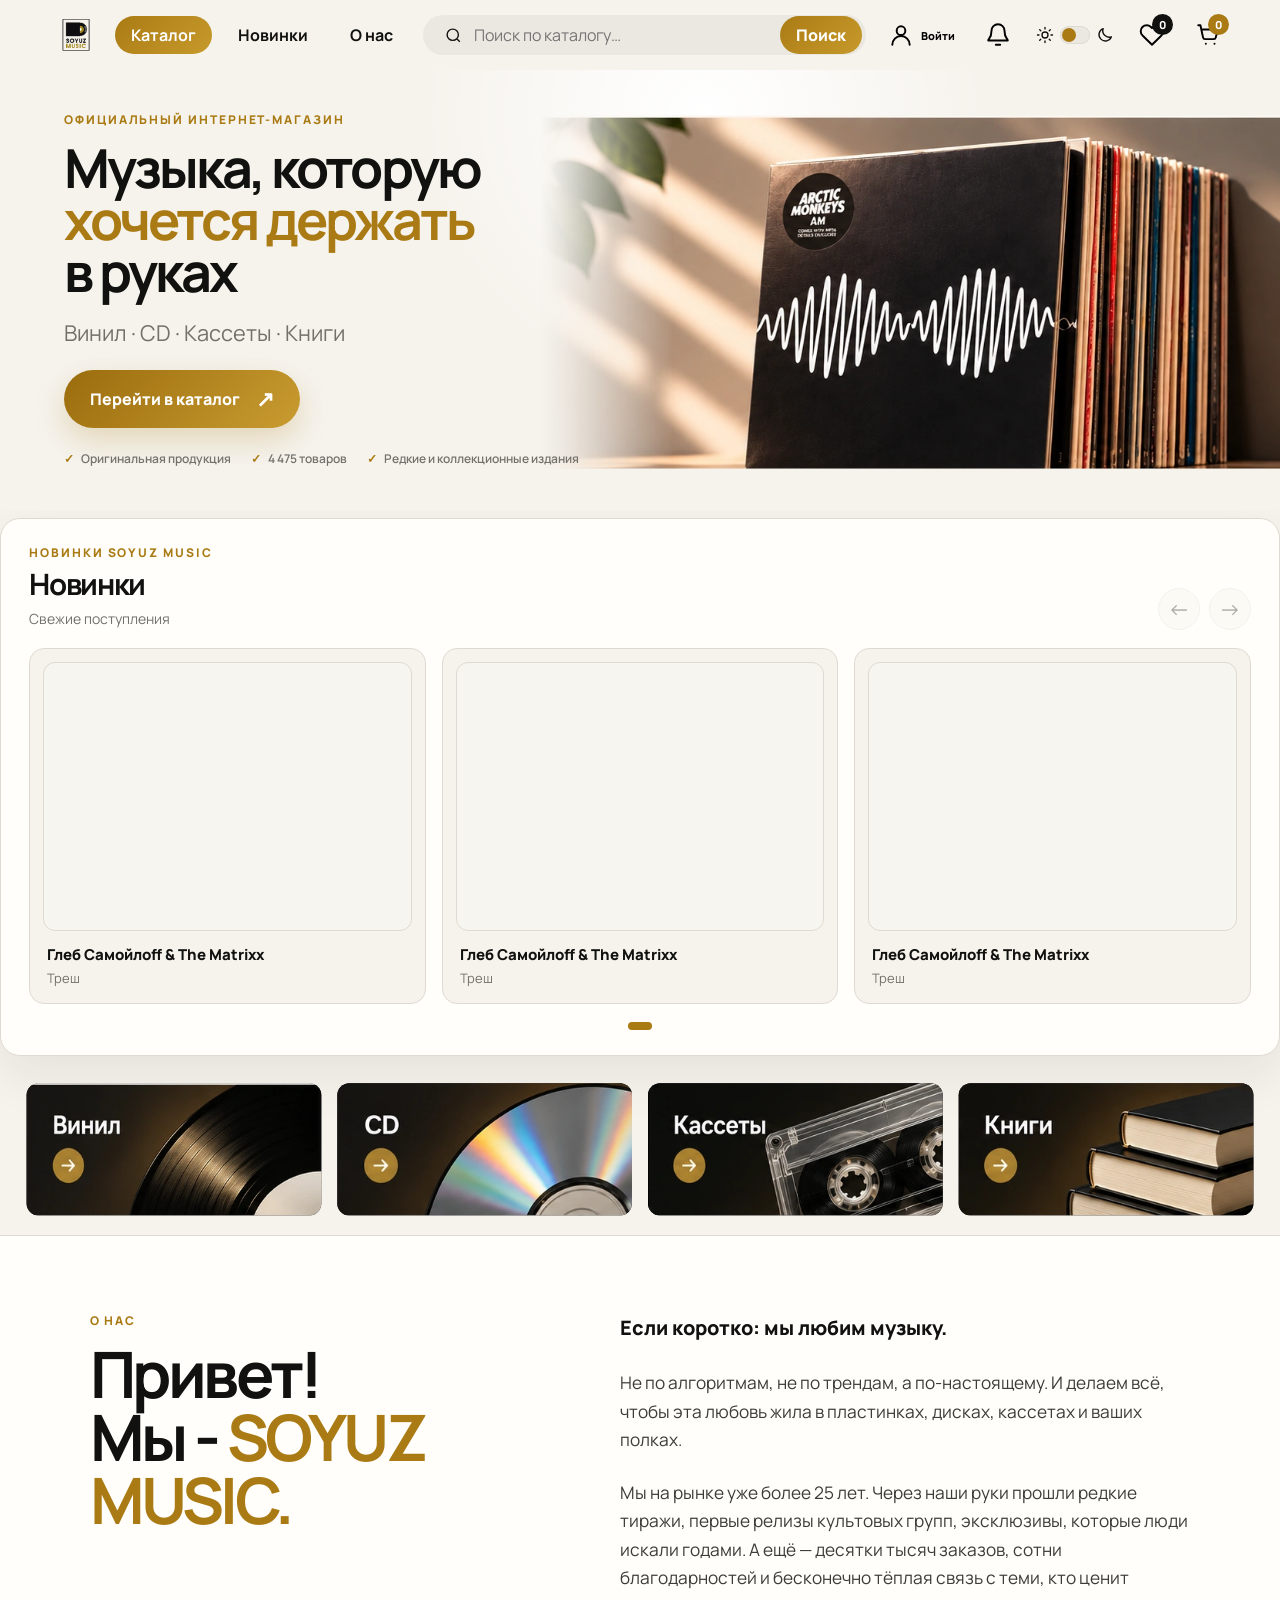
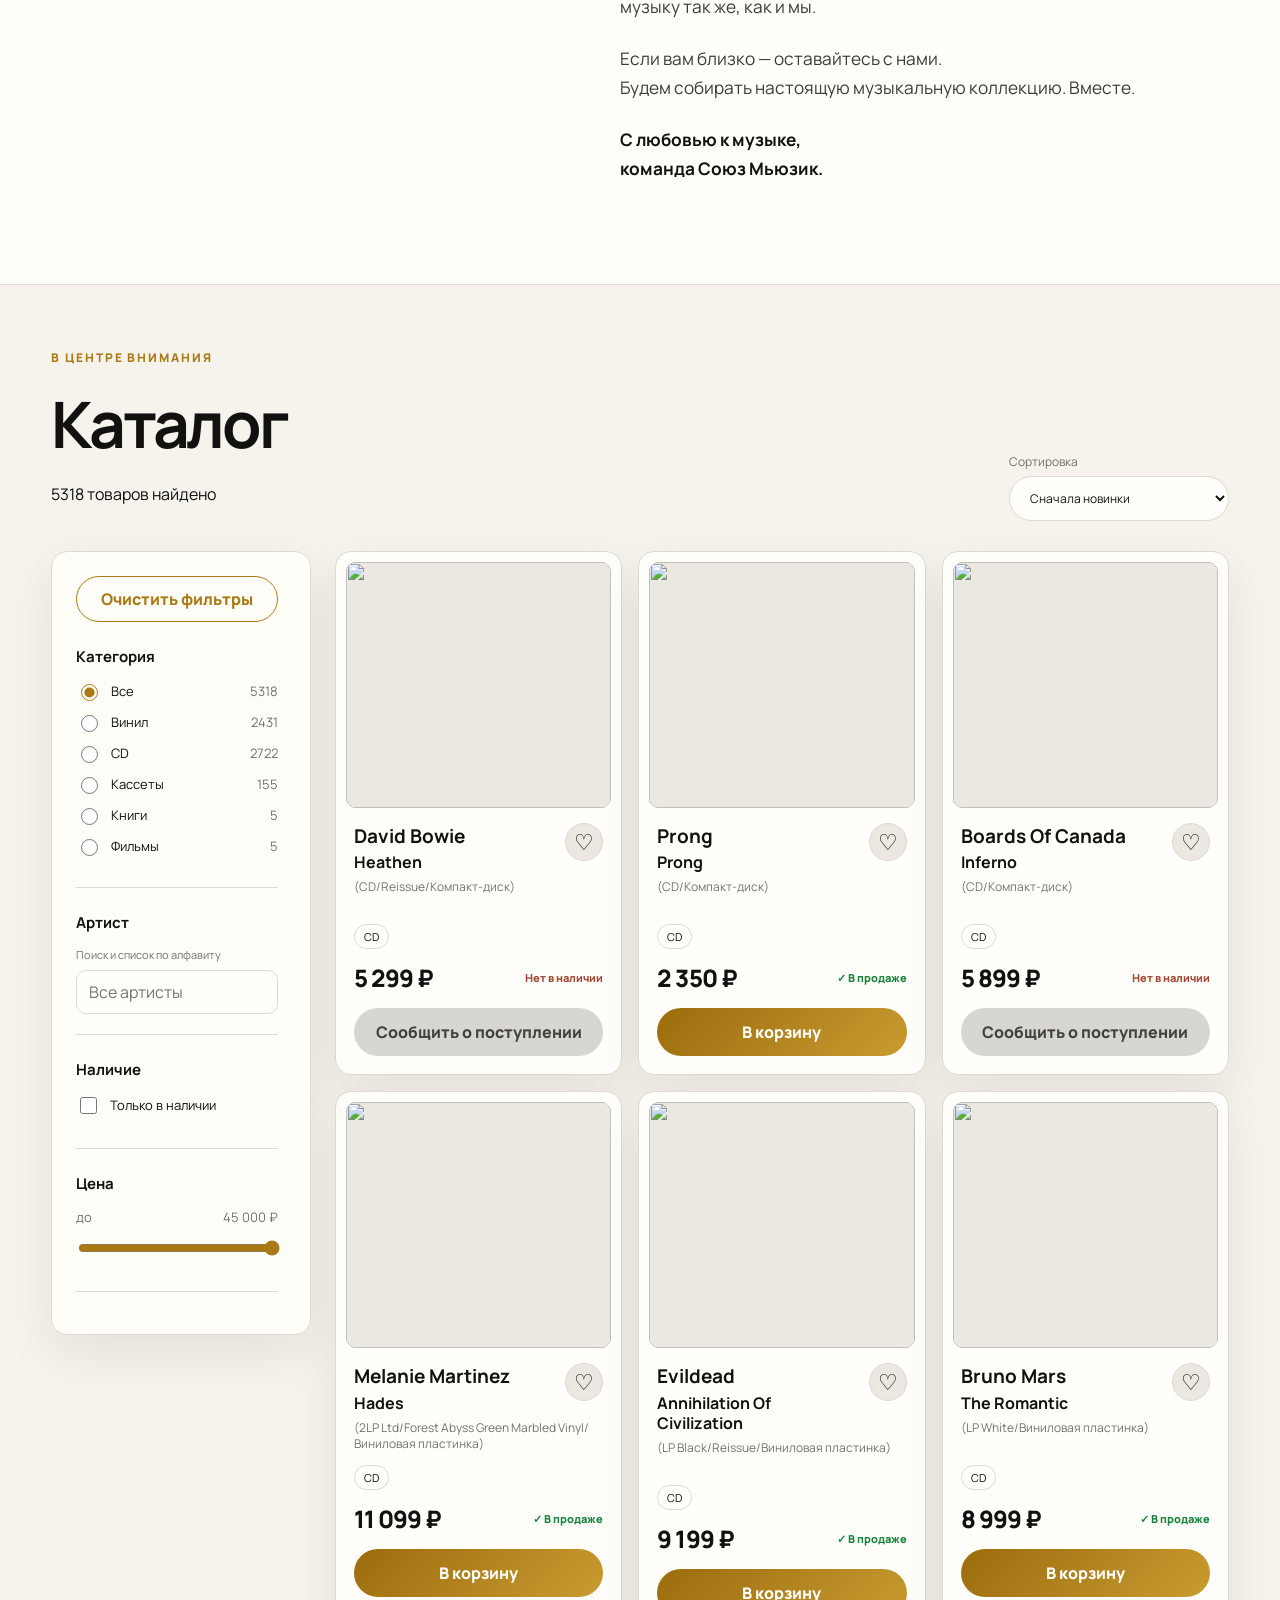
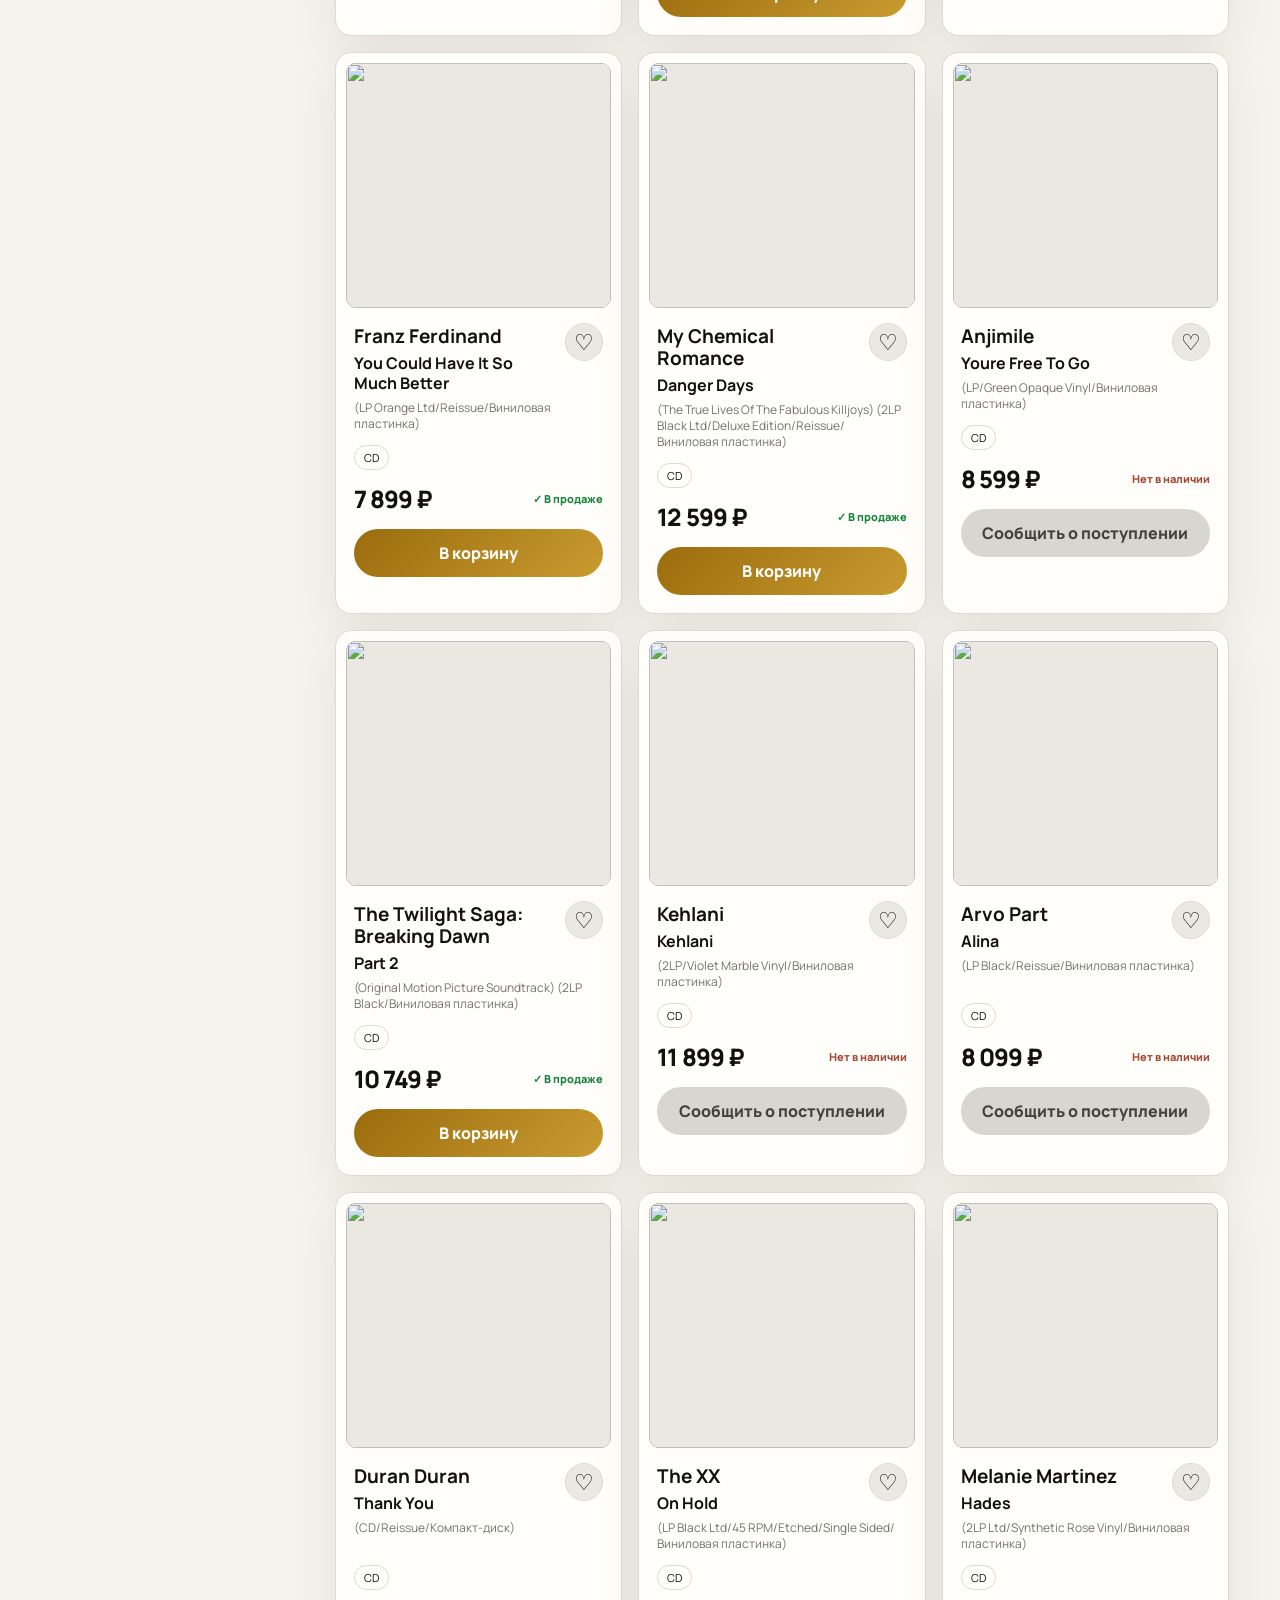
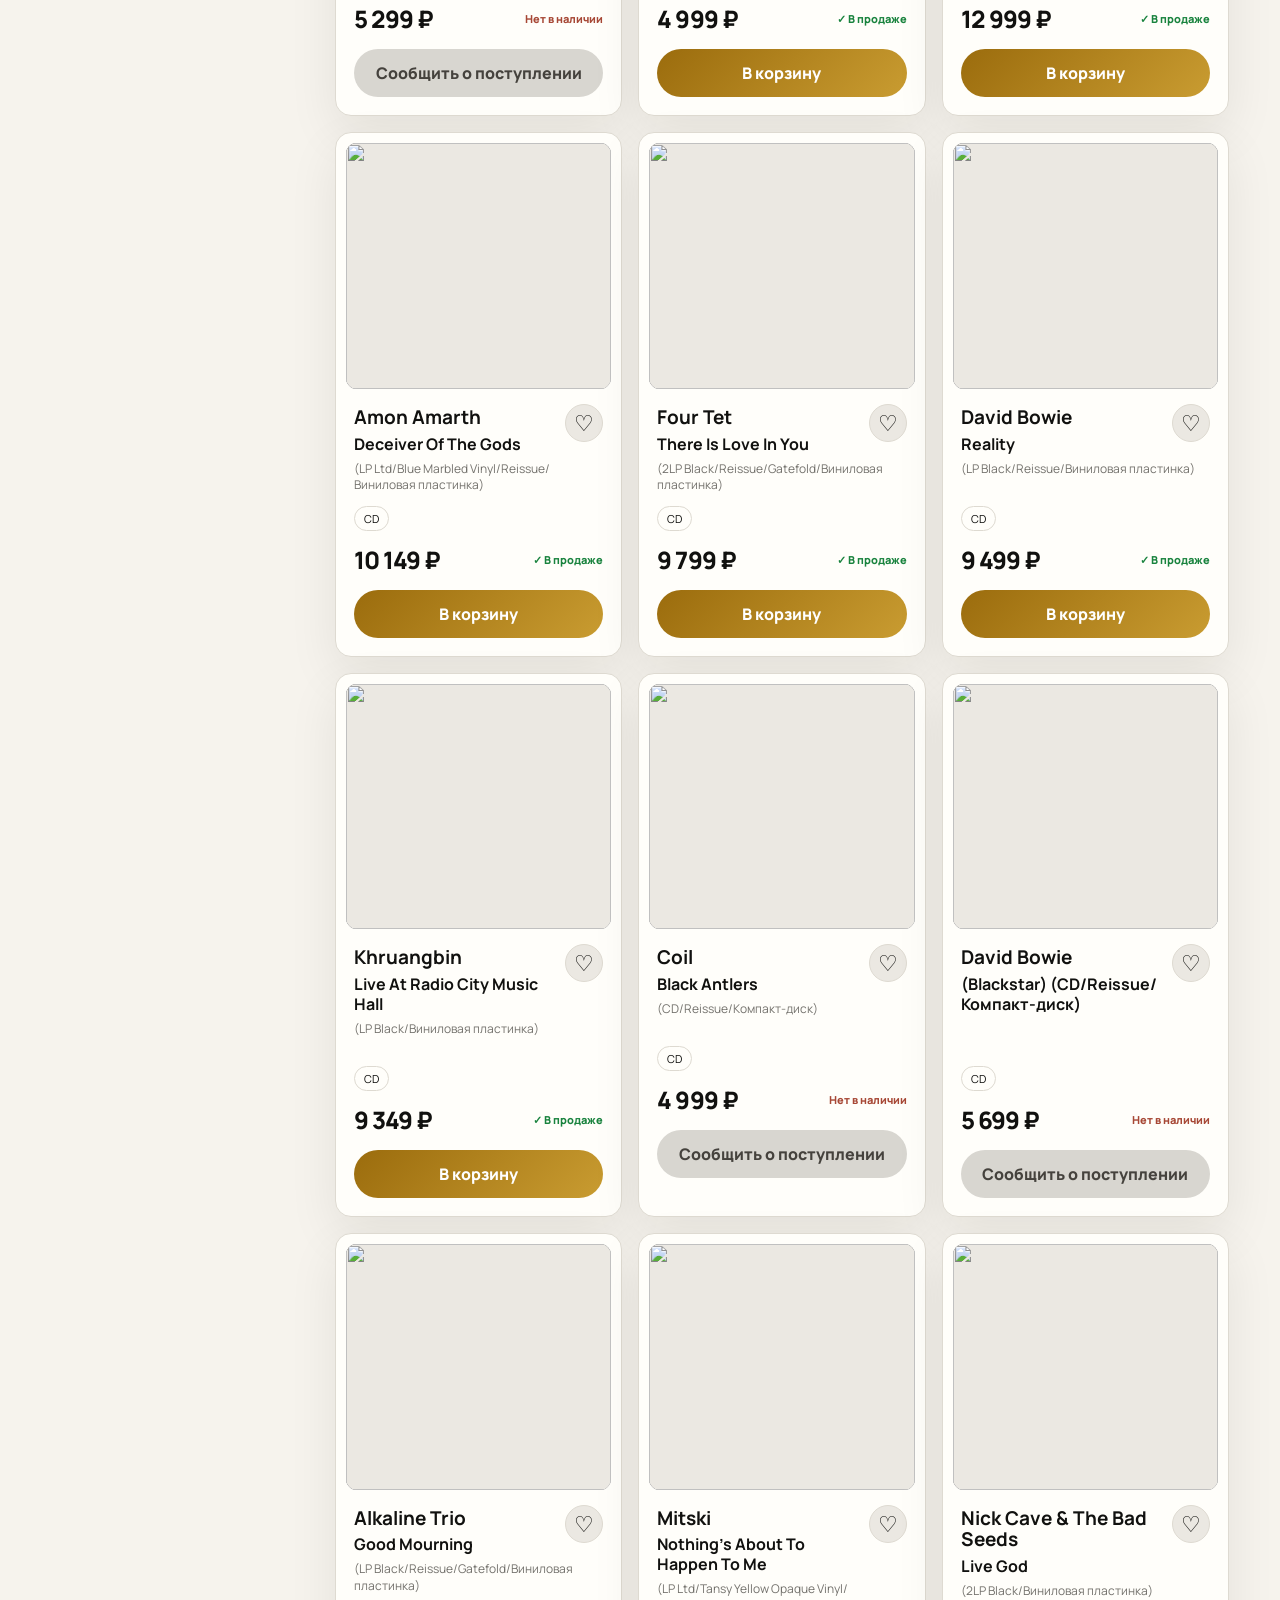
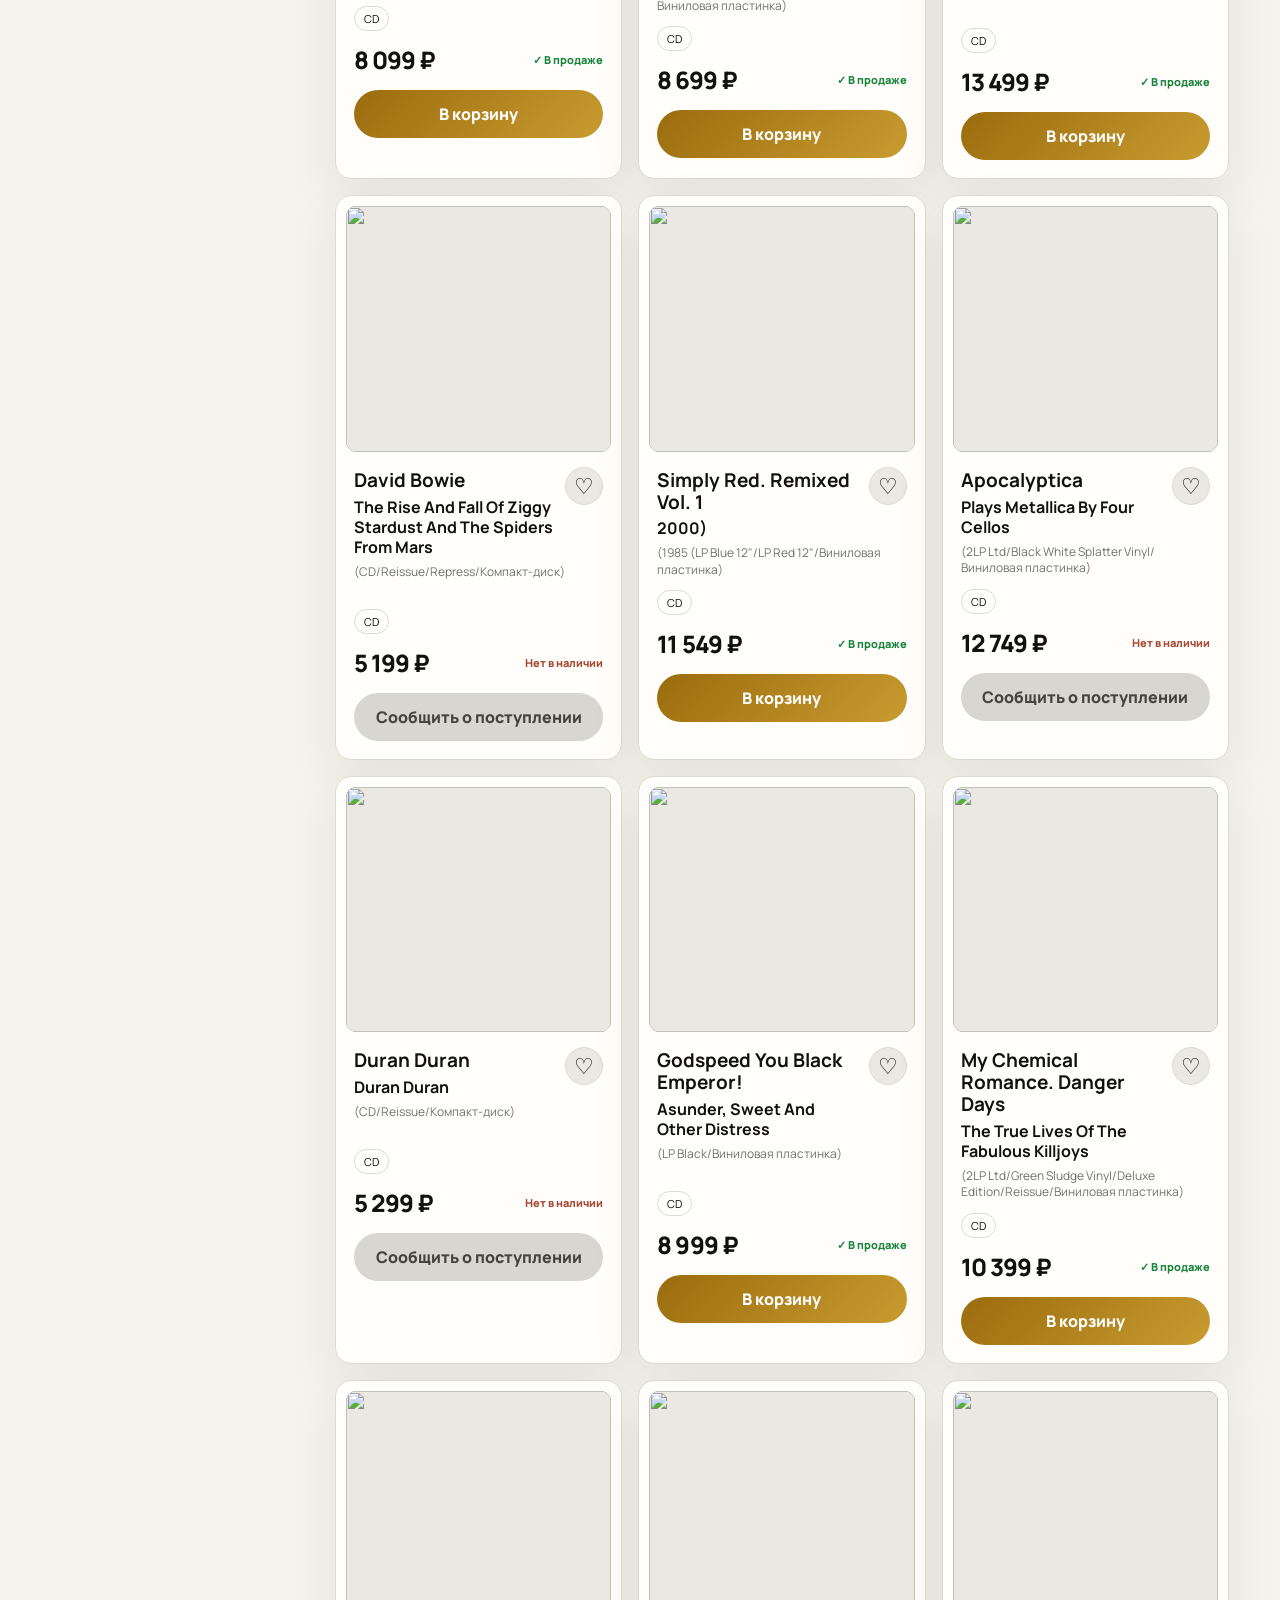
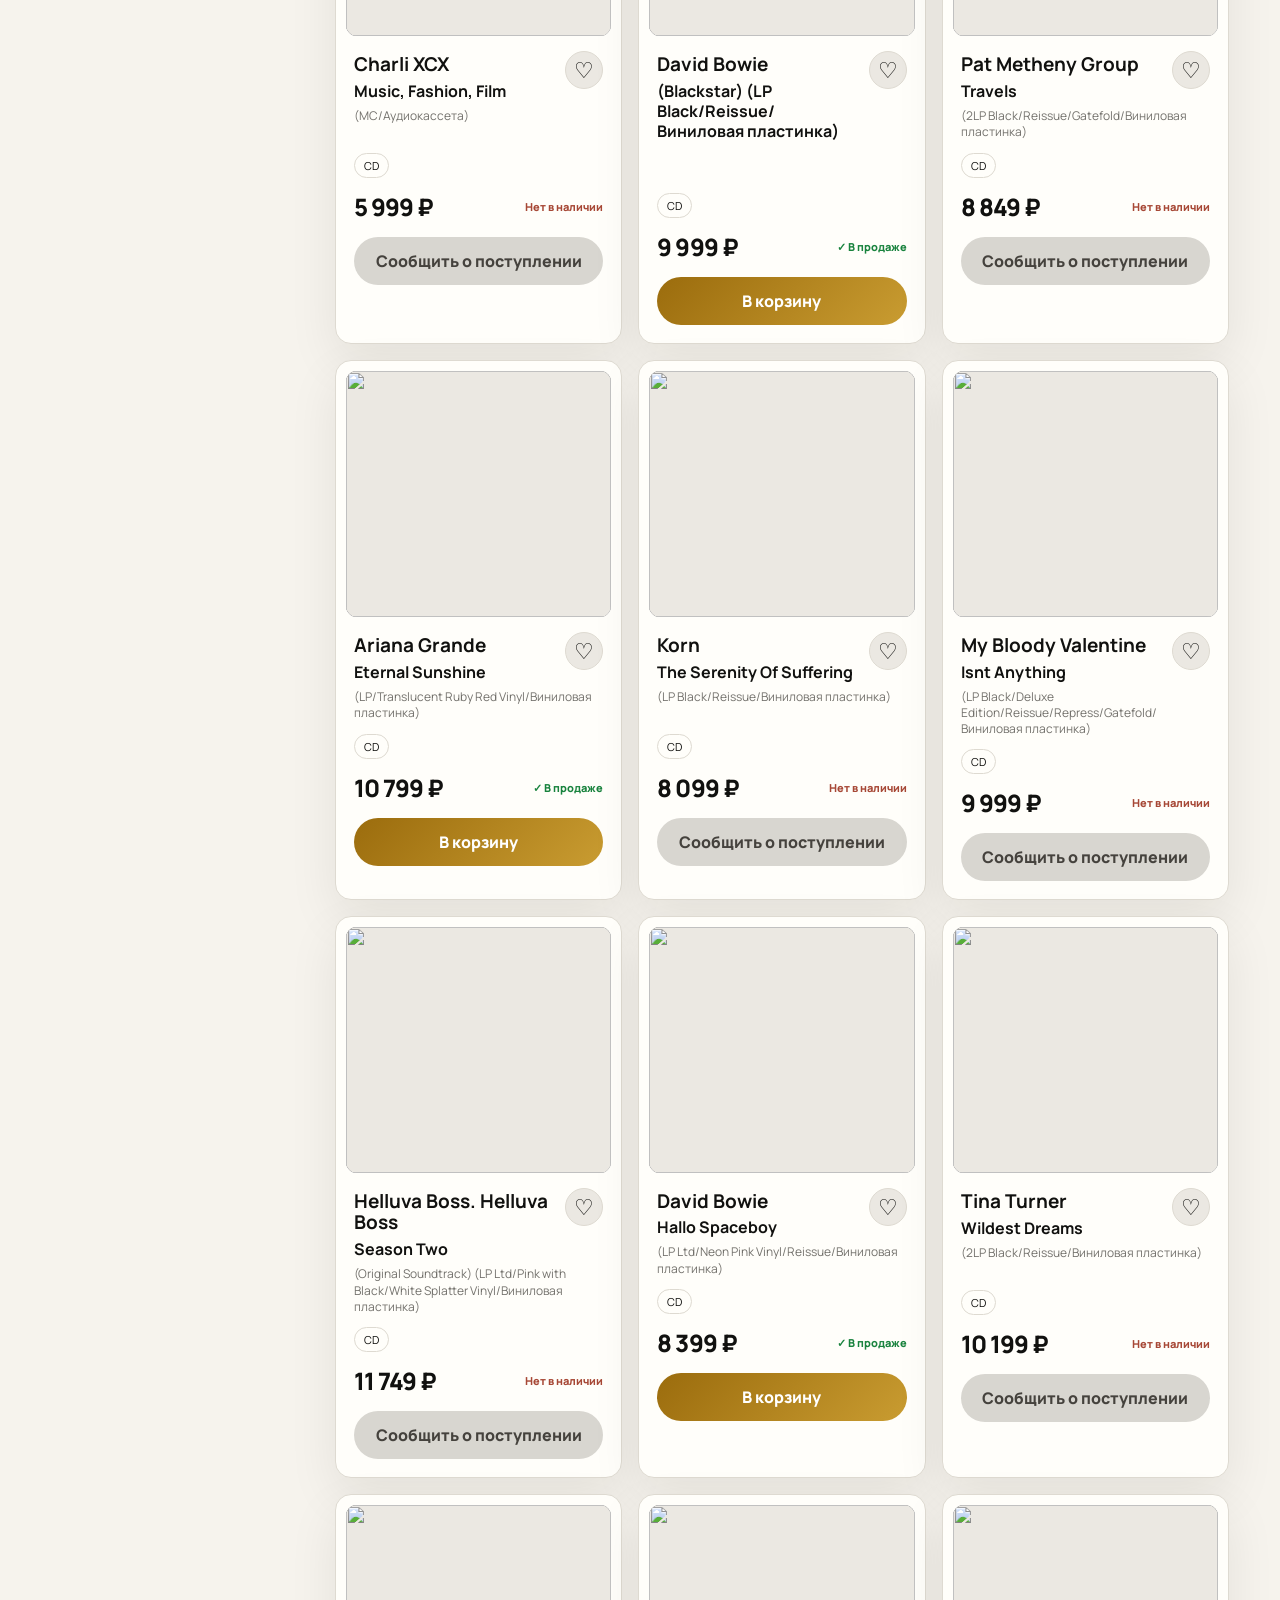
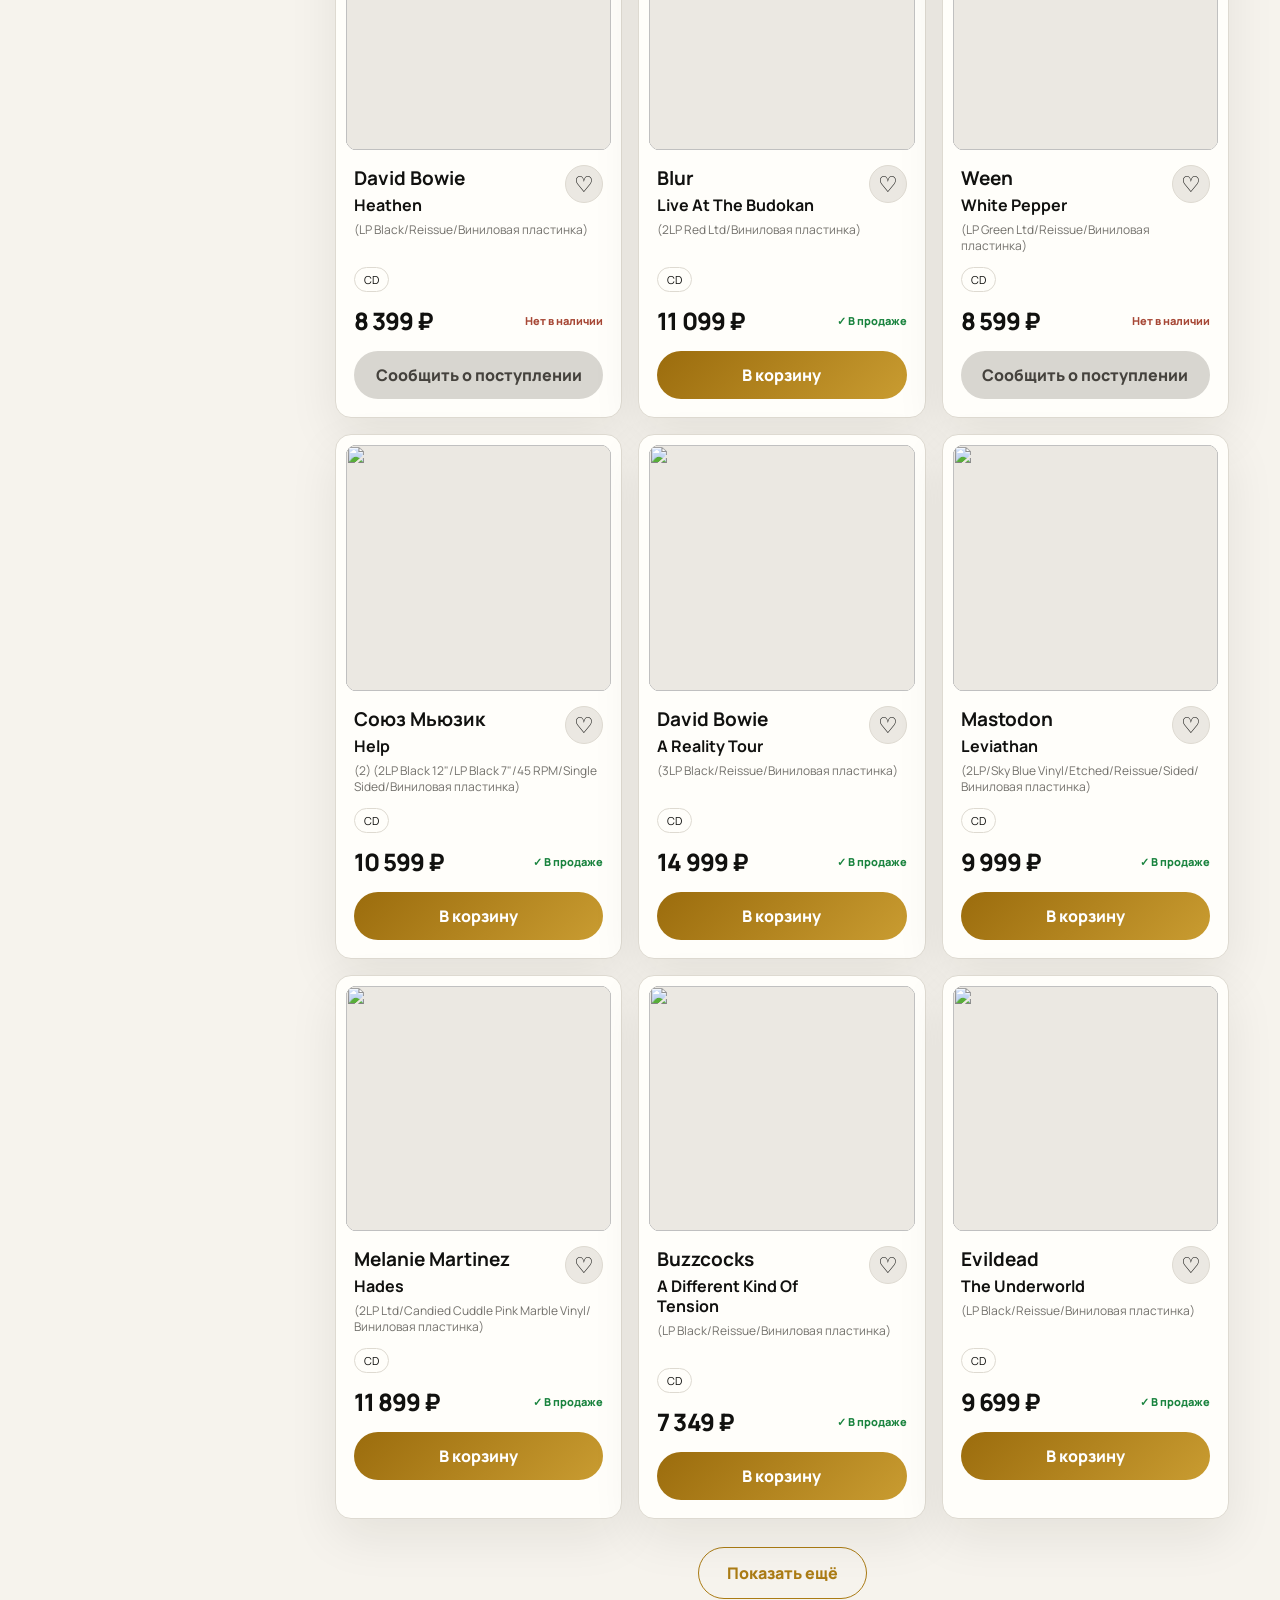
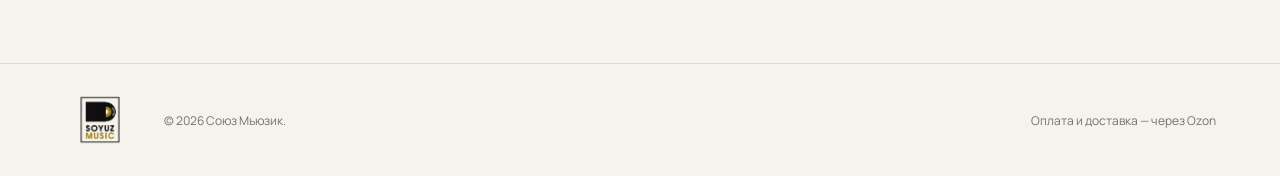
==== commit 17c779d0: "Add files via upload" ====
--- a/index.html
+++ b/index.html
@@ -17,11 +17,12 @@
     const savedTheme = localStorage.getItem('soyuz-theme');
     if (savedTheme === 'light' || savedTheme === 'dark') document.documentElement.dataset.theme = savedTheme;
   </script>
-  <link rel="stylesheet" href="styles.css?v=42">
+  <link rel="preload" as="image" type="image/webp" href="hero-new-shelf.webp?v=43" media="(min-width: 781px)" fetchpriority="high">
+  <link rel="stylesheet" href="styles.css?v=43">
   <script src="auth-config.js?v=31"></script>
   <script src="auth.js?v=34" defer></script>
   <script src="external-browser.js?v=31" defer></script>
-  <script src="app.js?v=42" defer></script>
+  <script src="app.js?v=43" defer></script>
 </head>
 <body>
   <header class="site-header" id="top">
@@ -78,7 +79,10 @@
       </div>
       <div class="hero-art" aria-hidden="true">
         <div class="hero-vinyl-wrap">
-          <img class="hero-vinyl-reference" src="hero-new-shelf.png?v=42" alt="">
+          <picture>
+            <source type="image/webp" srcset="hero-new-shelf.webp?v=43">
+            <img class="hero-vinyl-reference" src="hero-new-shelf.png?v=42" alt="" width="980" height="458" loading="lazy" decoding="async">
+          </picture>
         </div>
       </div>
     </section>
@@ -86,7 +90,7 @@
     <section class="featured-carousel" id="new-carousel" aria-labelledby="featured-carousel-title" hidden>
       <div class="featured-head">
         <div>
-          <p class="eyebrow">Выбор SOYUZ MUSIC</p>
+          <p class="eyebrow">Новинки SOYUZ MUSIC</p>
           <h2 id="featured-carousel-title">Новинки</h2>
           <p class="featured-subtitle" id="featured-carousel-subtitle"></p>
         </div>
@@ -100,10 +104,10 @@
     </section>
 
     <section class="category-strip" id="categories" aria-label="Категории">
-      <button class="category-card vinyl-card" data-category-jump="vinyl" aria-label="Открыть винил"><img src="category-reference.png" alt=""></button>
-      <button class="category-card cd-card" data-category-jump="cd" aria-label="Открыть CD"><img src="category-reference.png" alt=""></button>
-      <button class="category-card tape-card" data-category-jump="tape" aria-label="Открыть кассеты"><img src="category-reference.png" alt=""></button>
-      <button class="category-card book-card" data-category-jump="book" aria-label="Открыть книги"><img src="category-reference.png" alt=""></button>
+      <button class="category-card vinyl-card" data-category-jump="vinyl" aria-label="Открыть винил"><picture><source srcset="category-reference.webp?v=43" type="image/webp"><img src="category-reference.png" alt="" width="1774" height="887" loading="lazy" decoding="async"></picture></button>
+      <button class="category-card cd-card" data-category-jump="cd" aria-label="Открыть CD"><picture><source srcset="category-reference.webp?v=43" type="image/webp"><img src="category-reference.png" alt="" width="1774" height="887" loading="lazy" decoding="async"></picture></button>
+      <button class="category-card tape-card" data-category-jump="tape" aria-label="Открыть кассеты"><picture><source srcset="category-reference.webp?v=43" type="image/webp"><img src="category-reference.png" alt="" width="1774" height="887" loading="lazy" decoding="async"></picture></button>
+      <button class="category-card book-card" data-category-jump="book" aria-label="Открыть книги"><picture><source srcset="category-reference.webp?v=43" type="image/webp"><img src="category-reference.png" alt="" width="1774" height="887" loading="lazy" decoding="async"></picture></button>
     </section>
 
     <section class="about" id="about" aria-labelledby="about-title">
--- a/styles.css
+++ b/styles.css
@@ -503,3 +503,57 @@
 .featured-arrow:disabled { opacity: .35; cursor: default; }
 .featured-item:focus-visible { outline: 2px solid var(--gold); outline-offset: 2px; }
 @media (max-width:700px) { .featured-image { height: min(75vw, 350px); } }
+
+
+/* V43: uncropped PNG carousel on desktop, tablet and mobile.
+   Each slide keeps its natural aspect ratio inside a responsive stage. */
+.featured-carousel { max-width: 1600px; margin-inline: auto; }
+.featured-head { min-width: 0; }
+.featured-head > div { min-width: 0; }
+.featured-image {
+  box-sizing: border-box;
+  display: flex;
+  align-items: center;
+  justify-content: center;
+  width: 100%;
+  min-width: 0;
+  height: clamp(195px, 21vw, 345px);
+  padding: clamp(10px, 1.5vw, 22px);
+  flex: none;
+  overflow: visible;
+  background: color-mix(in srgb, var(--paper) 86%, var(--white));
+}
+.featured-image picture { display: flex; align-items: center; justify-content: center; width: 100%; height: 100%; min-width: 0; min-height: 0; }
+.featured-image img {
+  display: block;
+  width: 100%;
+  height: 100%;
+  max-width: 100%;
+  max-height: 100%;
+  min-width: 0;
+  min-height: 0;
+  object-fit: contain;
+  object-position: center center;
+}
+@media (min-width: 1601px) {
+  .featured-carousel { margin-left: auto; margin-right: auto; }
+}
+@media (max-width: 960px) {
+  .featured-carousel { margin-inline: 2vw; }
+  .featured-image { height: clamp(205px, 31vw, 360px); padding: 16px; }
+}
+@media (max-width: 700px) {
+  .featured-carousel { margin: 8px 12px 18px; padding: 18px 14px; }
+  .featured-head { align-items: flex-start; gap: 14px; }
+  .featured-controls { align-self: center; }
+  .featured-arrow { width: 38px; height: 38px; }
+  .featured-items { grid-template-columns: minmax(0, 1fr); }
+  .featured-item { min-width: 0; padding: 11px; }
+  .featured-image { height: clamp(220px, 65vw, 420px); padding: clamp(12px, 4vw, 24px); }
+  .featured-subtitle { overflow-wrap: anywhere; }
+}
+@media (max-width: 380px) {
+  .featured-head { flex-direction: column; }
+  .featured-controls { align-self: flex-end; }
+  .featured-image { height: min(78vw, 300px); }
+}
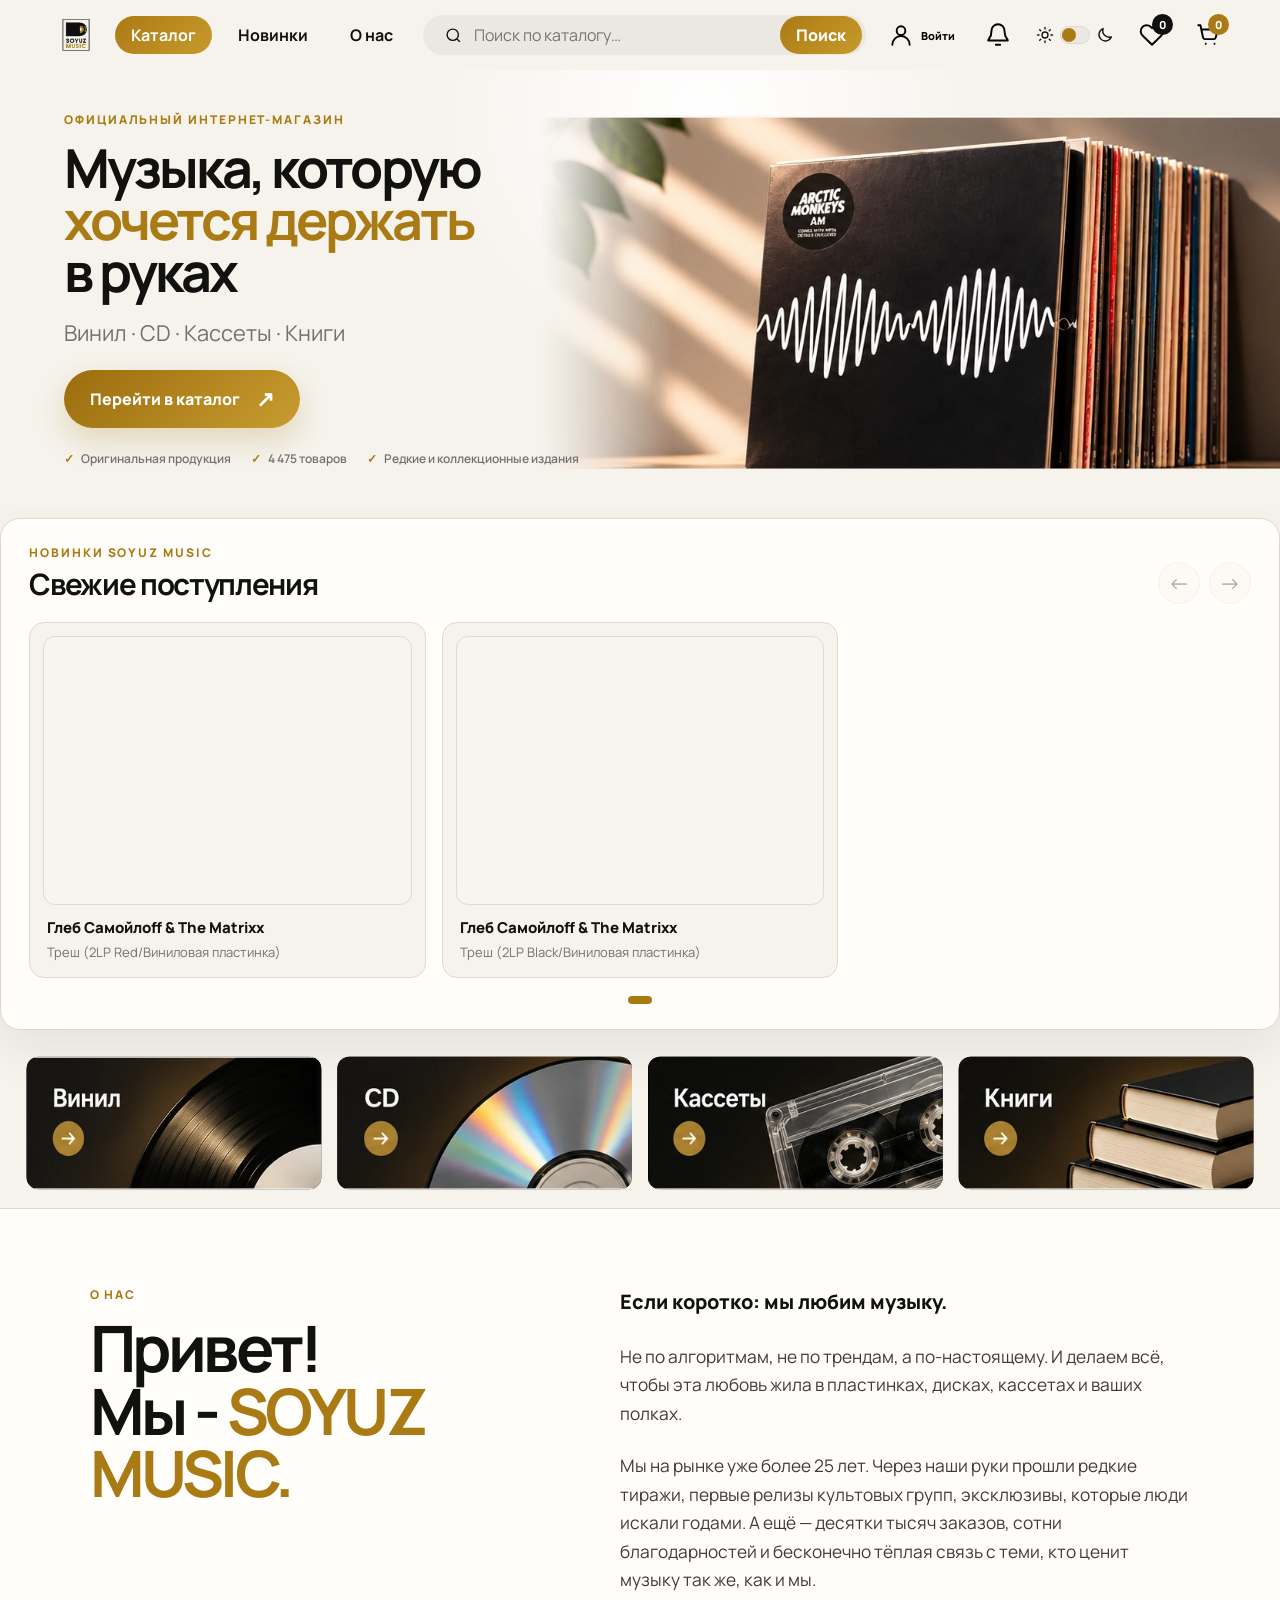
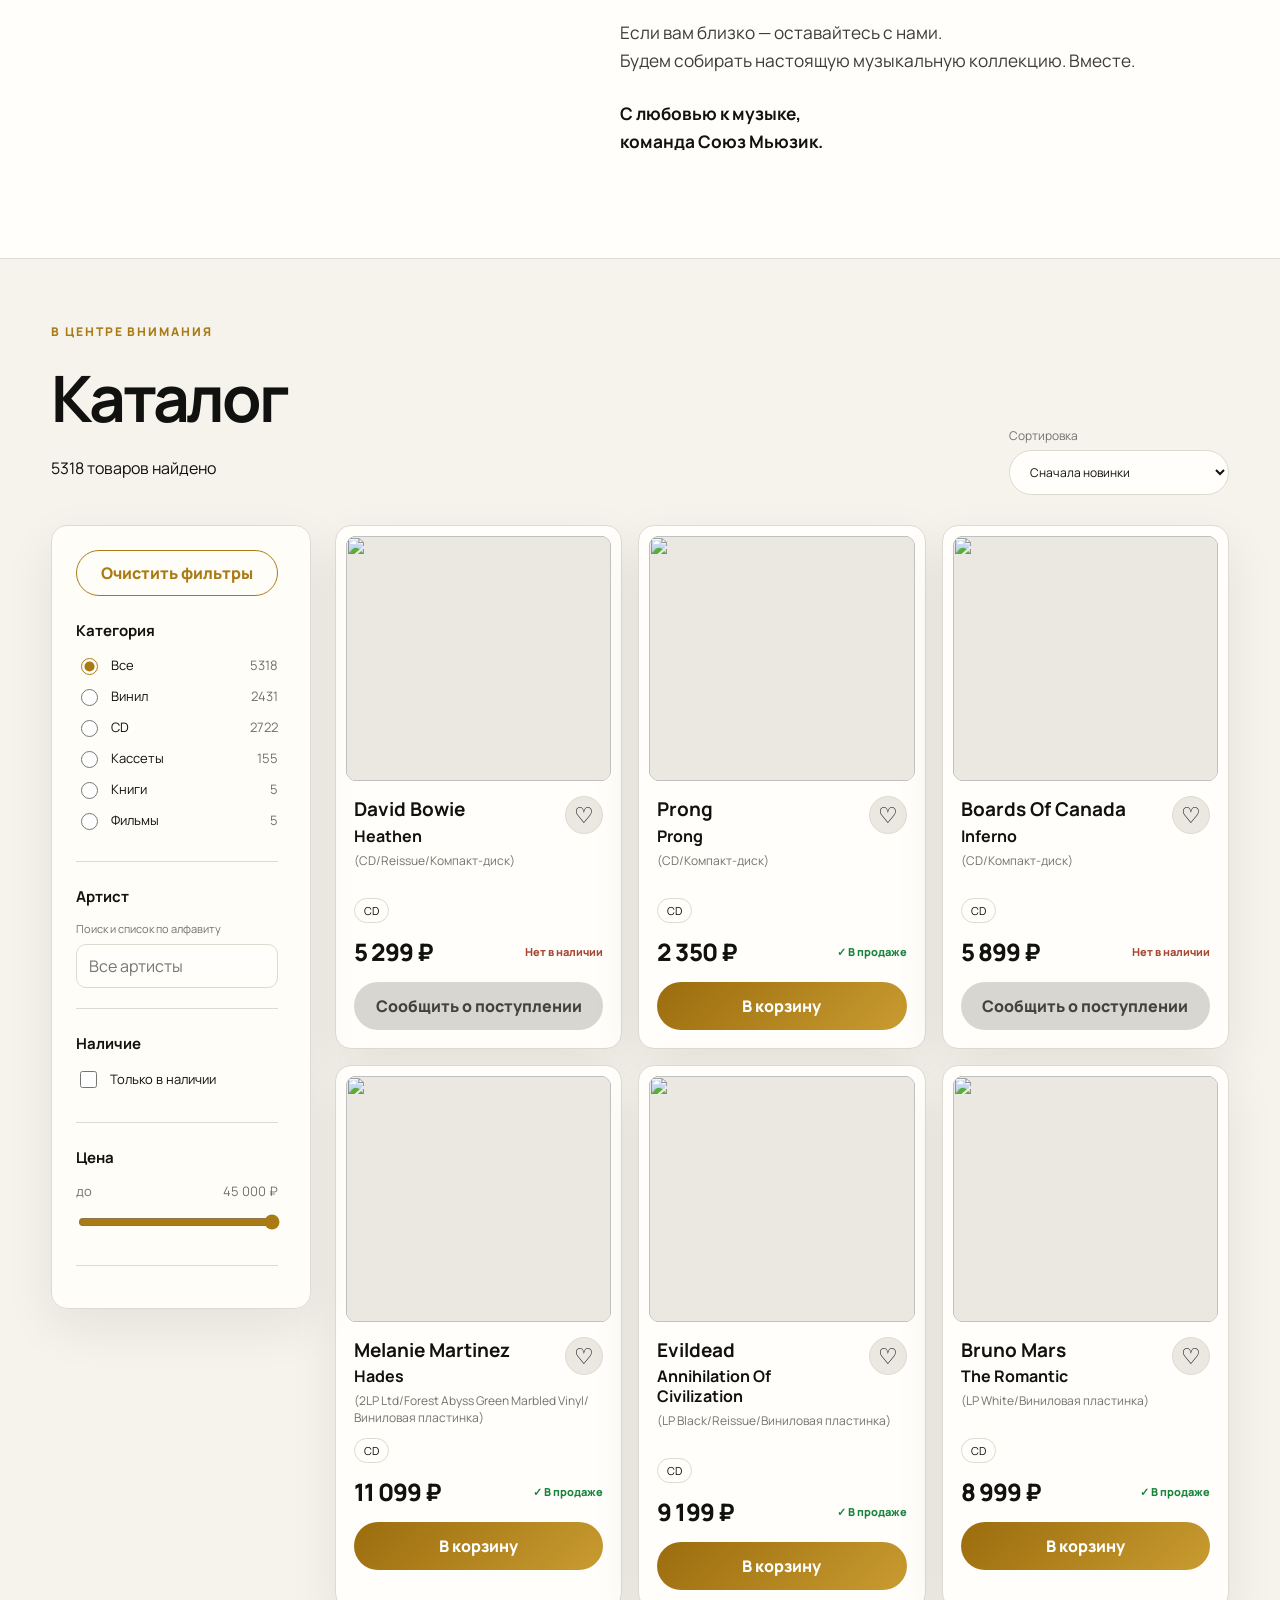
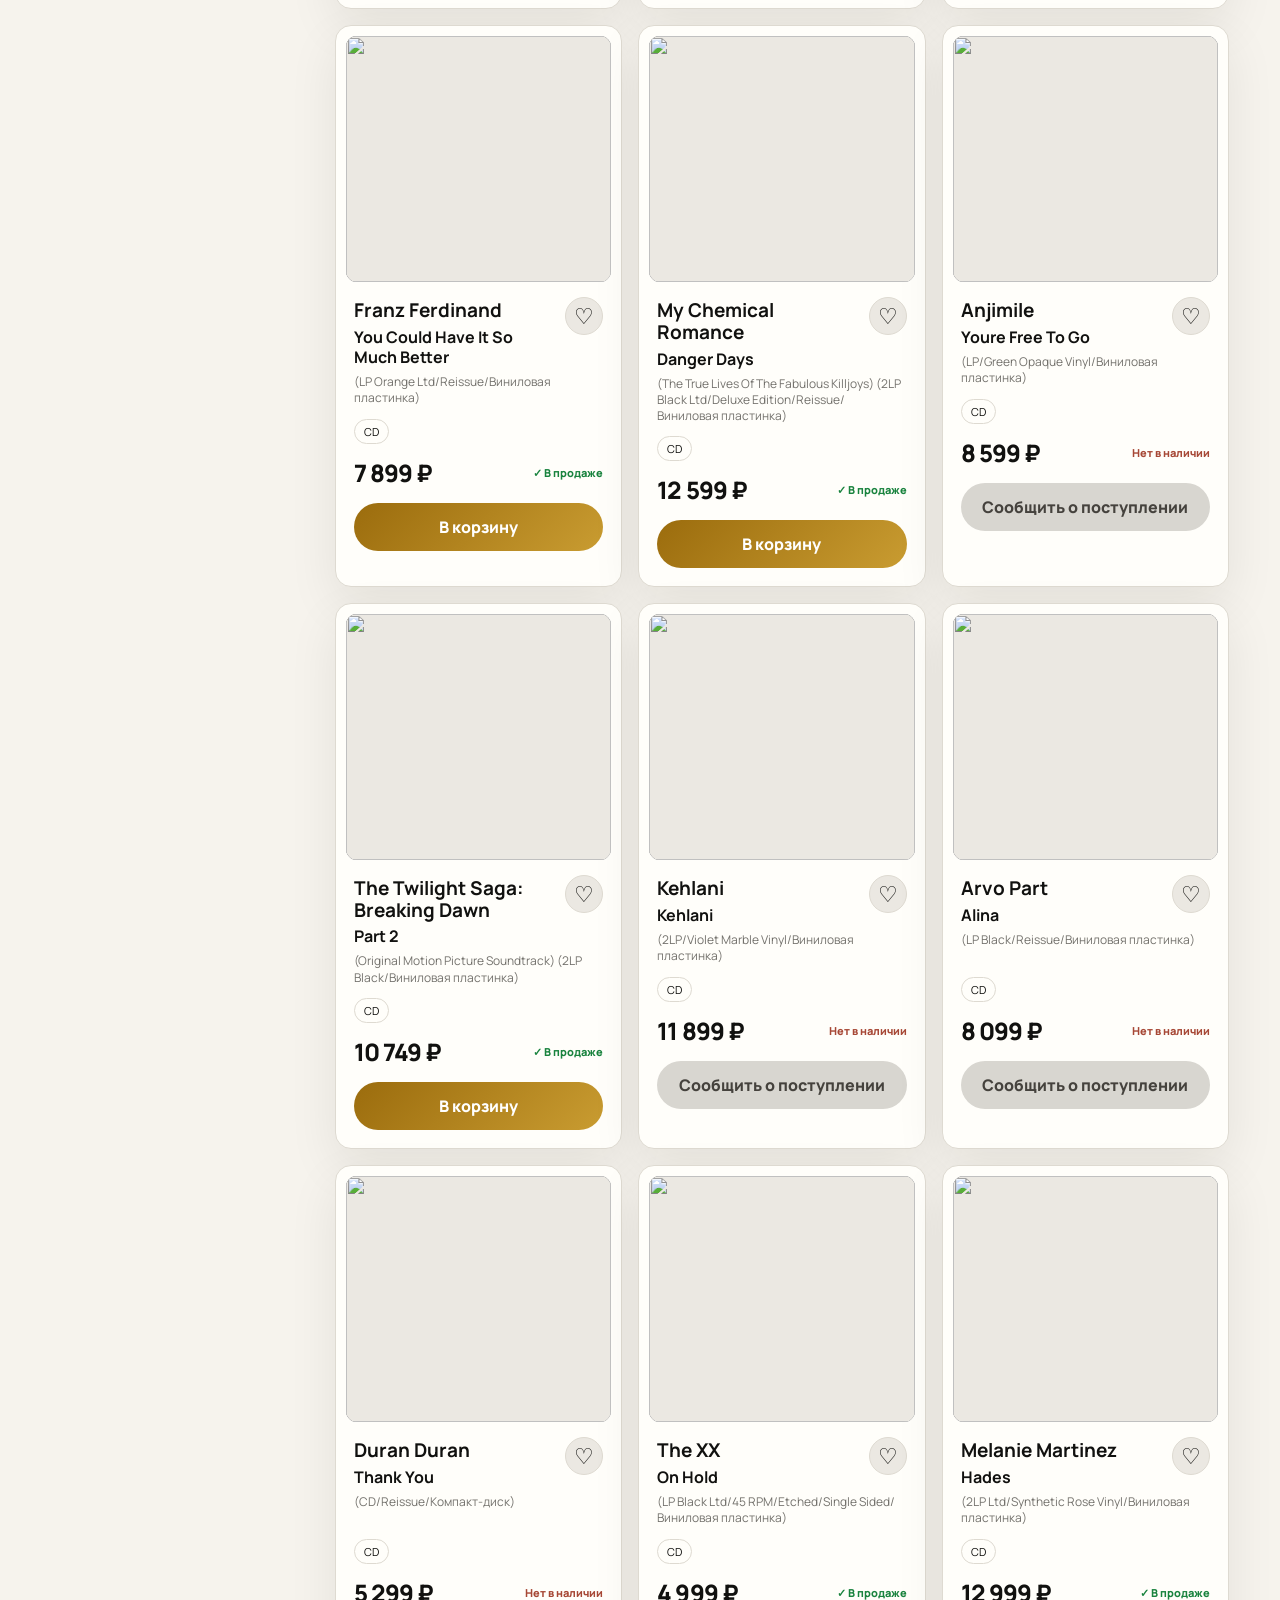
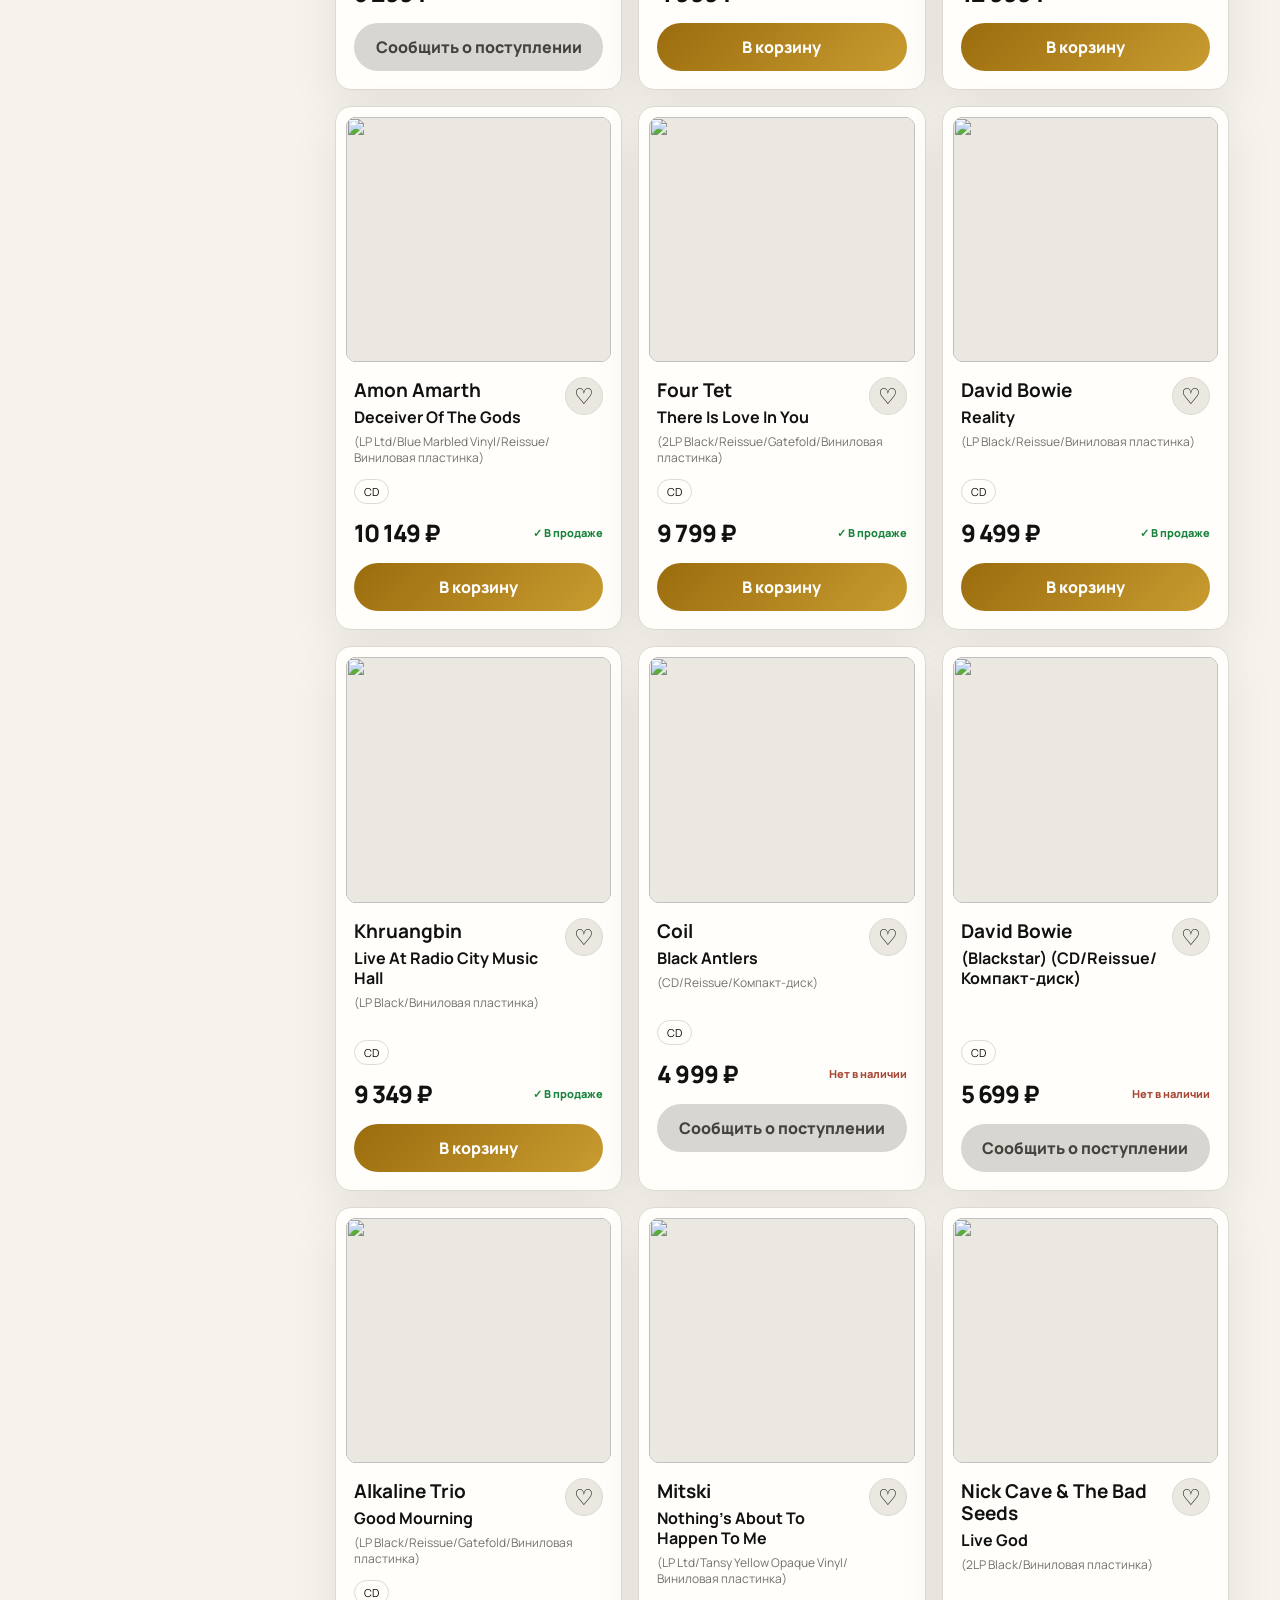
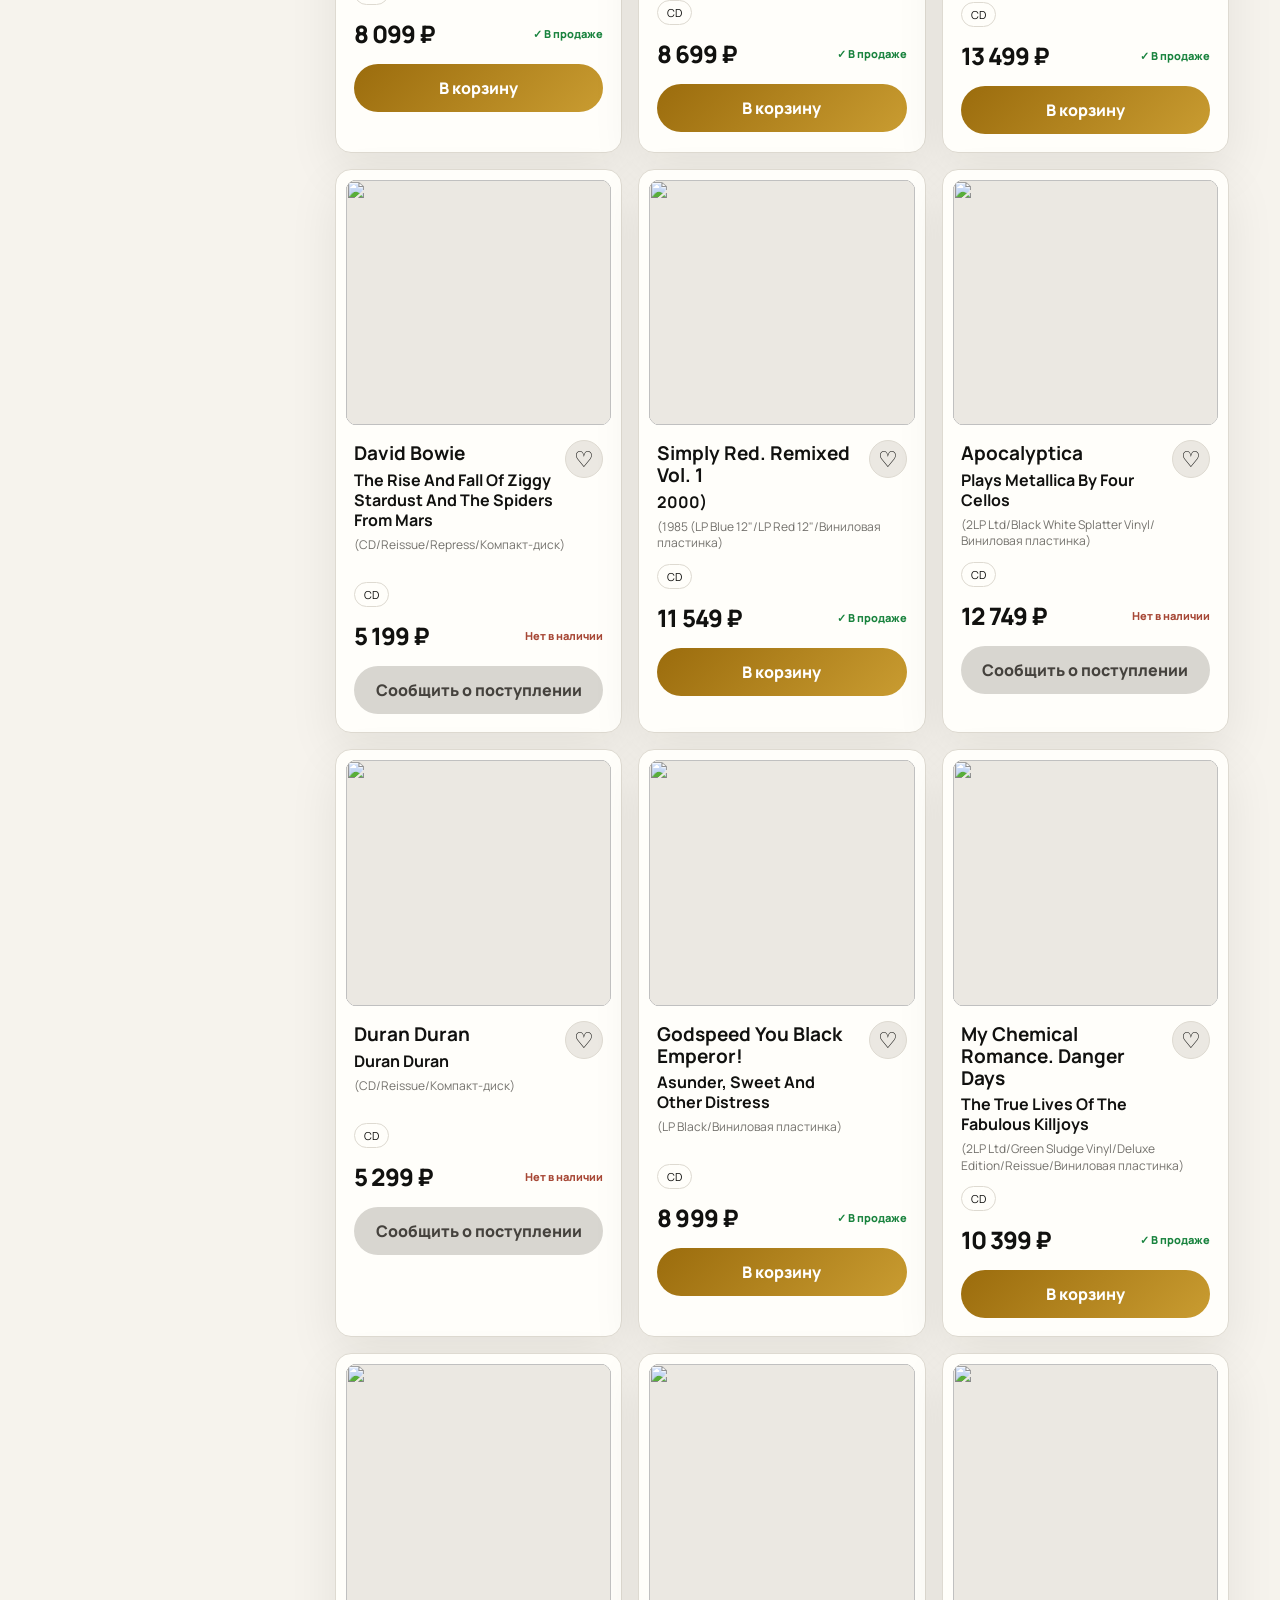
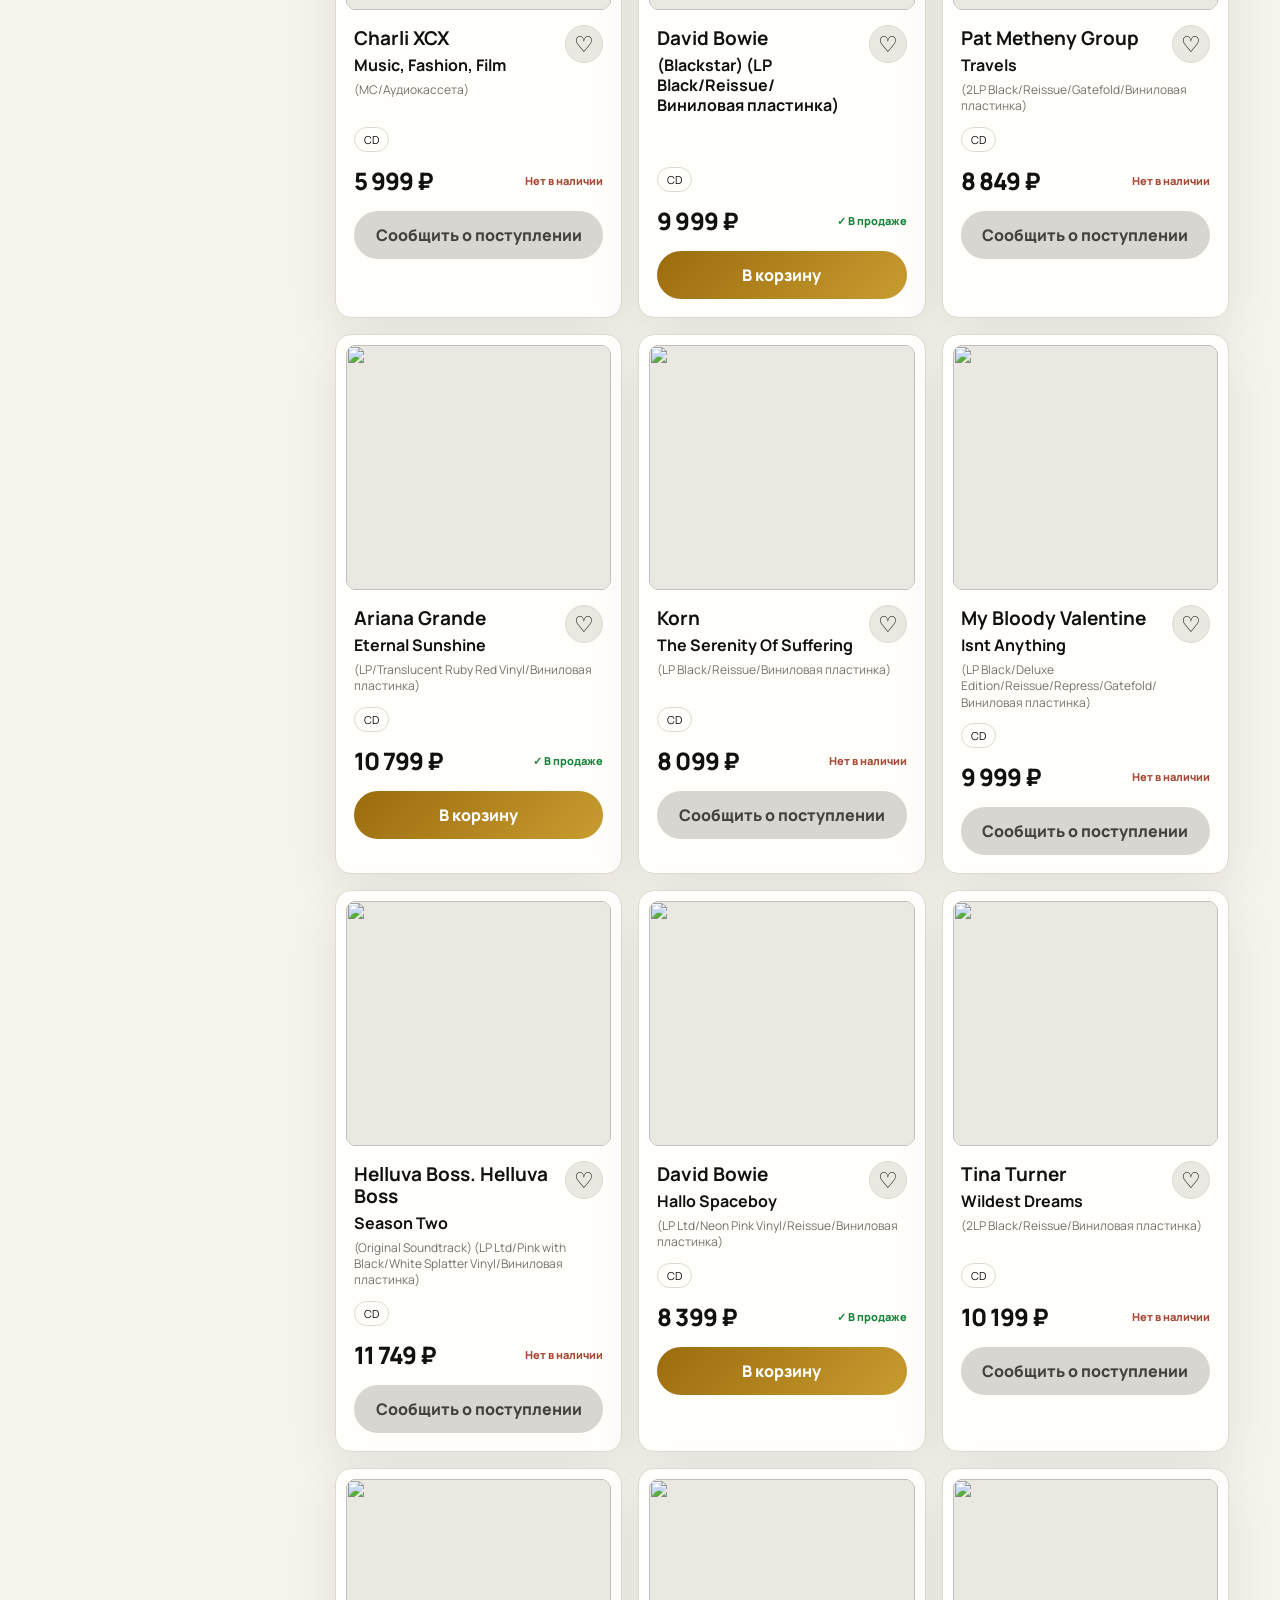
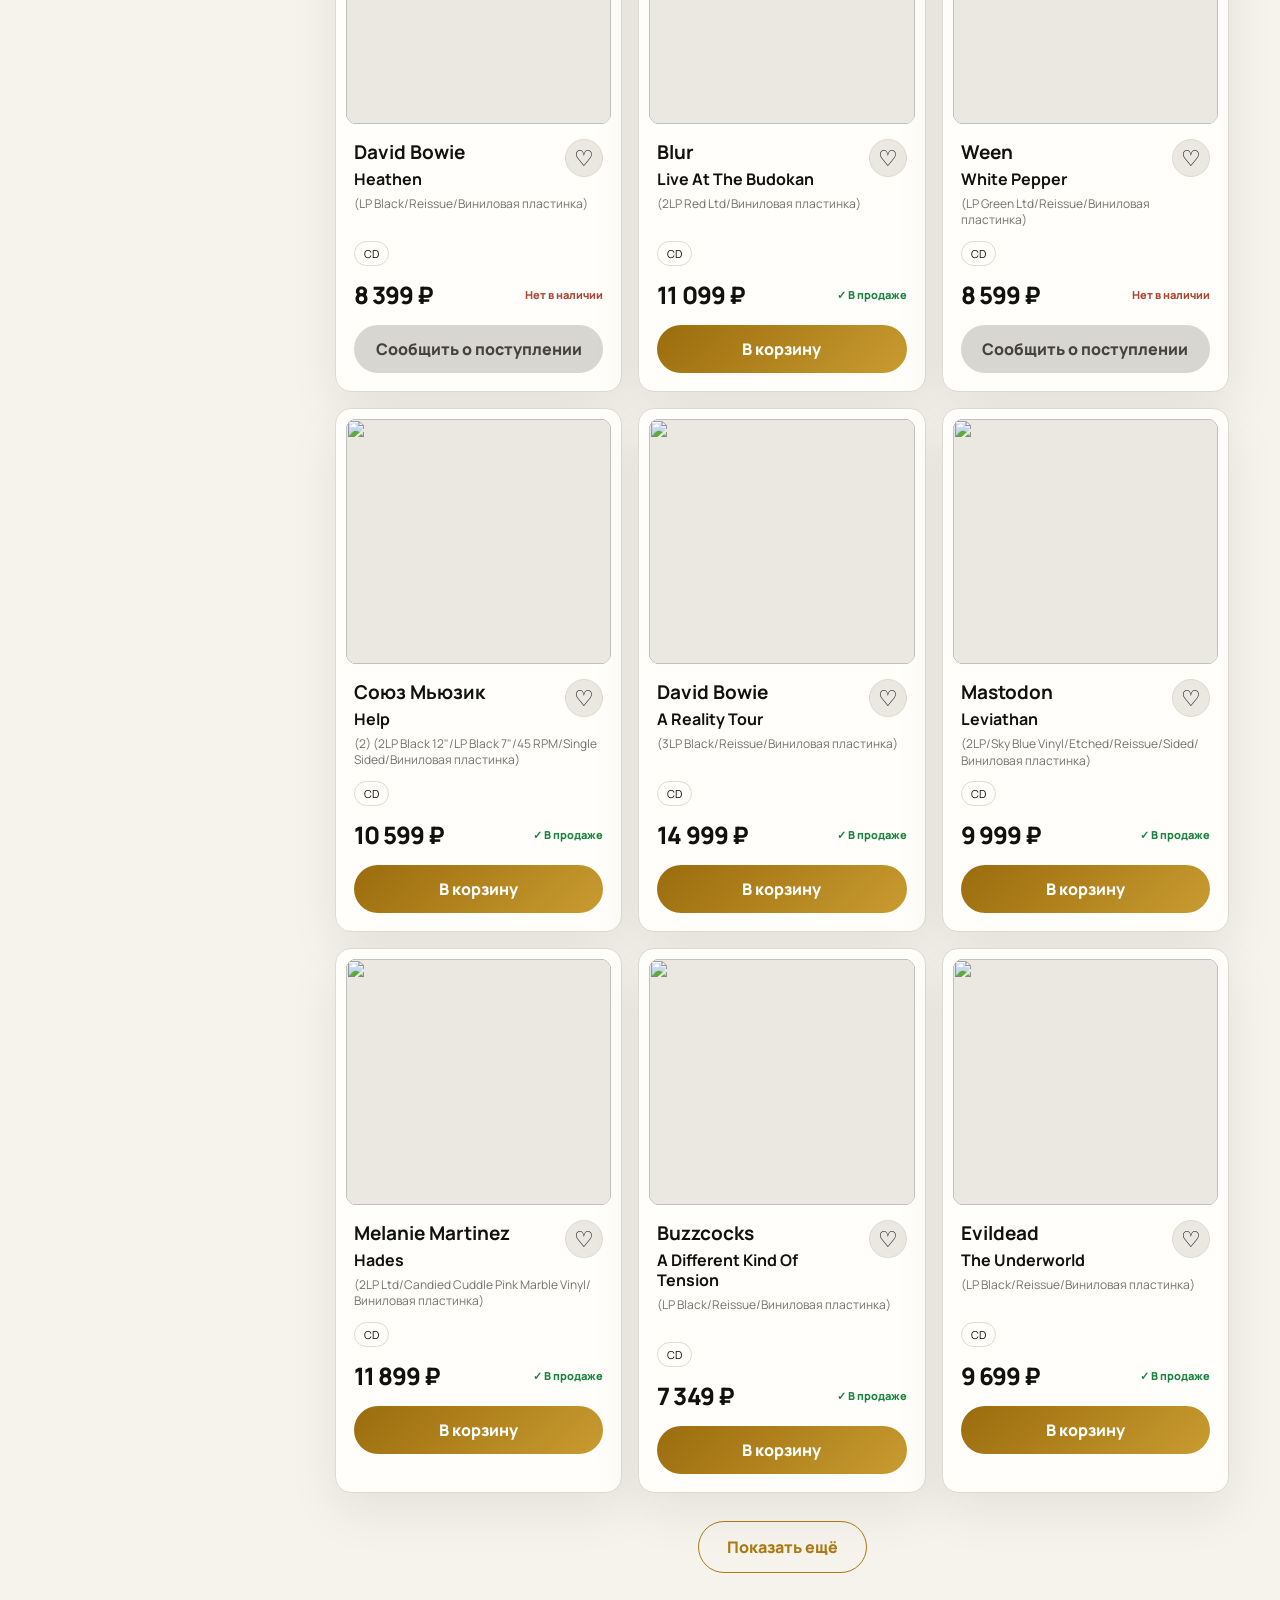
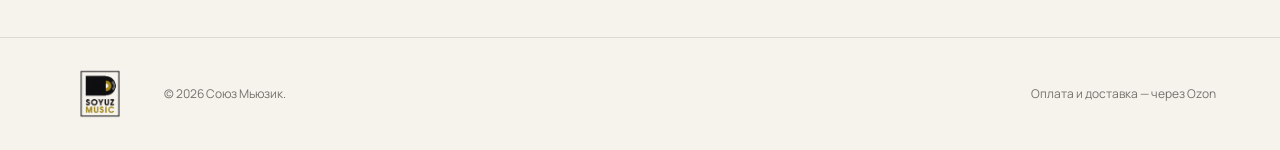
==== commit 6a6434da: "Add files via upload" ====
--- a/index.html
+++ b/index.html
@@ -18,11 +18,11 @@
     if (savedTheme === 'light' || savedTheme === 'dark') document.documentElement.dataset.theme = savedTheme;
   </script>
   <link rel="preload" as="image" type="image/webp" href="hero-new-shelf.webp?v=43" media="(min-width: 781px)" fetchpriority="high">
-  <link rel="stylesheet" href="styles.css?v=43">
+  <link rel="stylesheet" href="styles.css?v=44">
   <script src="auth-config.js?v=31"></script>
   <script src="auth.js?v=34" defer></script>
   <script src="external-browser.js?v=31" defer></script>
-  <script src="app.js?v=43" defer></script>
+  <script src="app.js?v=44" defer></script>
 </head>
 <body>
   <header class="site-header" id="top">
--- a/styles.css
+++ b/styles.css
@@ -557,3 +557,17 @@
   .featured-controls { align-self: flex-end; }
   .featured-image { height: min(78vw, 300px); }
 }
+
+/* v44: show the full title including parenthesized details; never clamp slide copy. */
+.featured-item-text { min-width: 0; height: auto; }
+.featured-item-artist,.featured-item-album,.featured-item-description {
+  display: block;
+  overflow: visible;
+  -webkit-line-clamp: unset;
+  -webkit-box-orient: initial;
+  white-space: pre-wrap;
+  overflow-wrap: anywhere;
+  text-overflow: clip;
+  max-height: none;
+}
+.featured-item-description { margin-top: 9px; color: var(--muted); font-size: 12px; line-height: 1.5; }
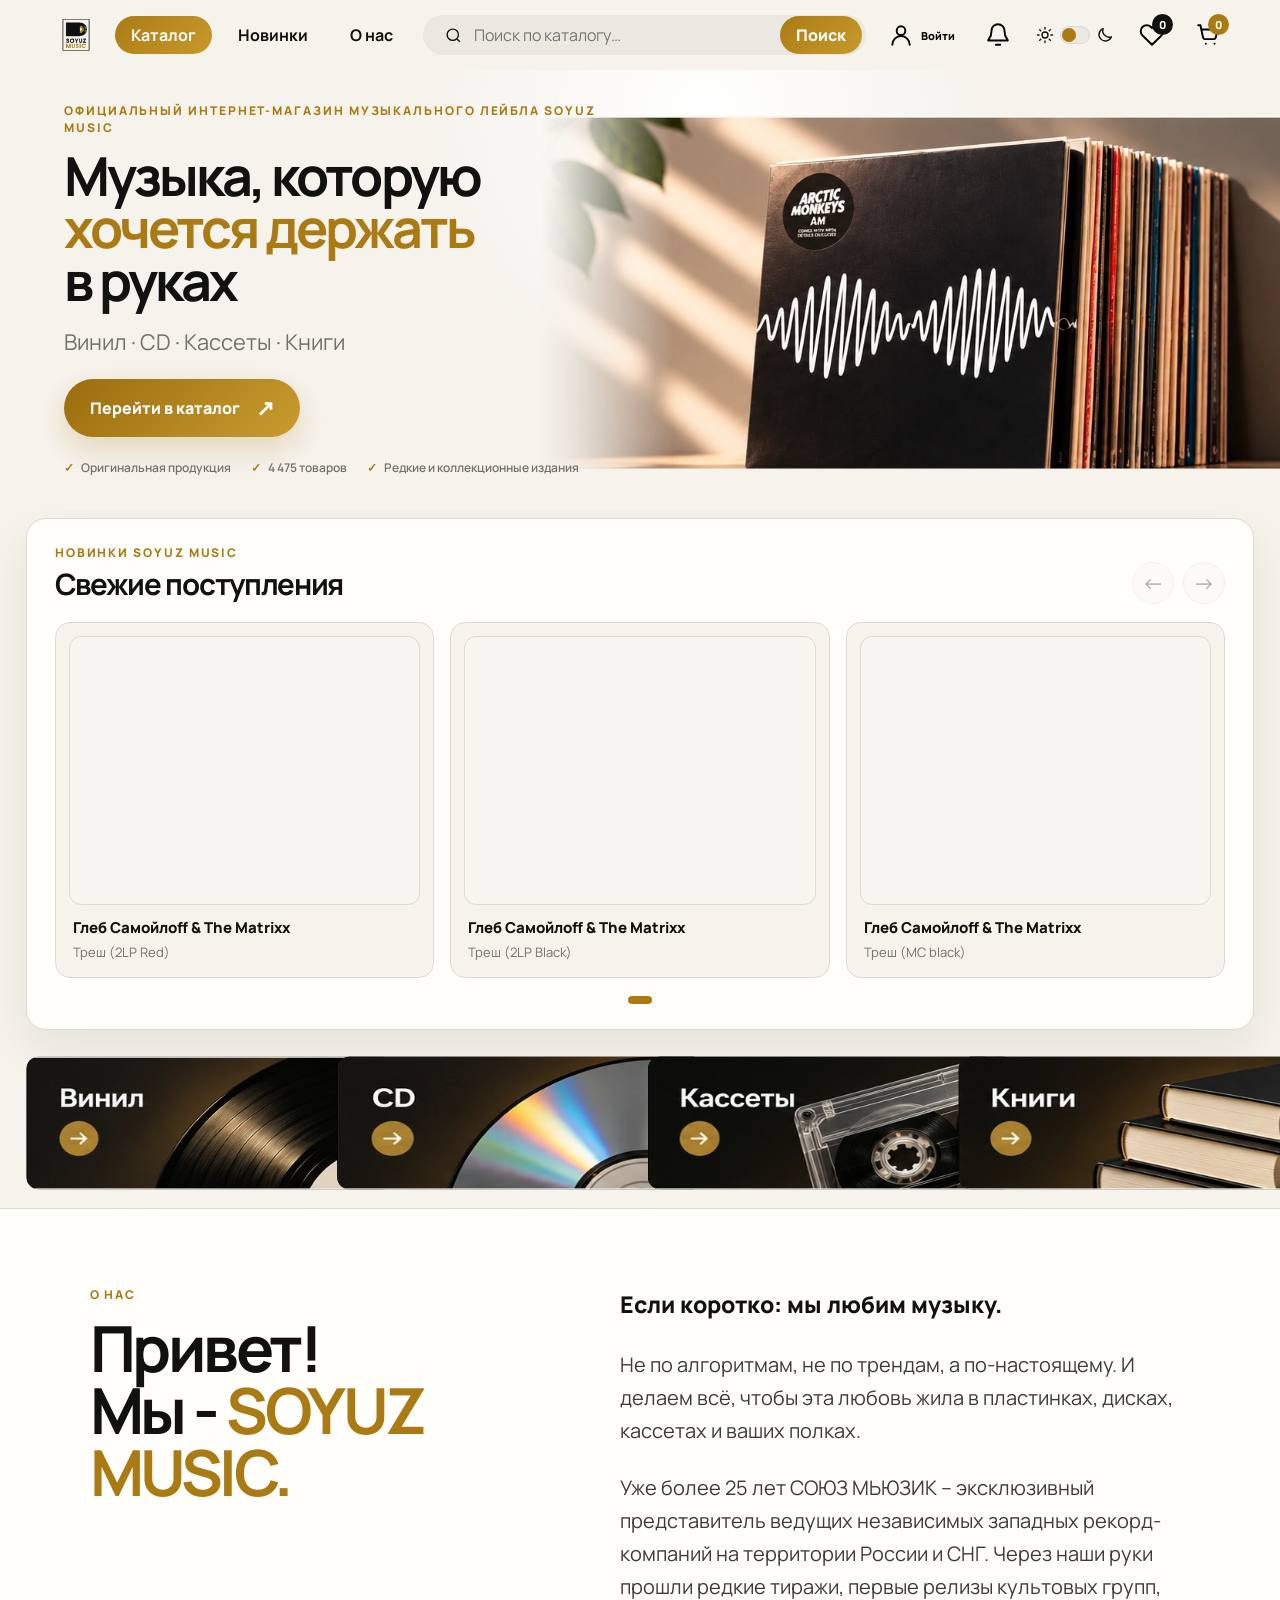
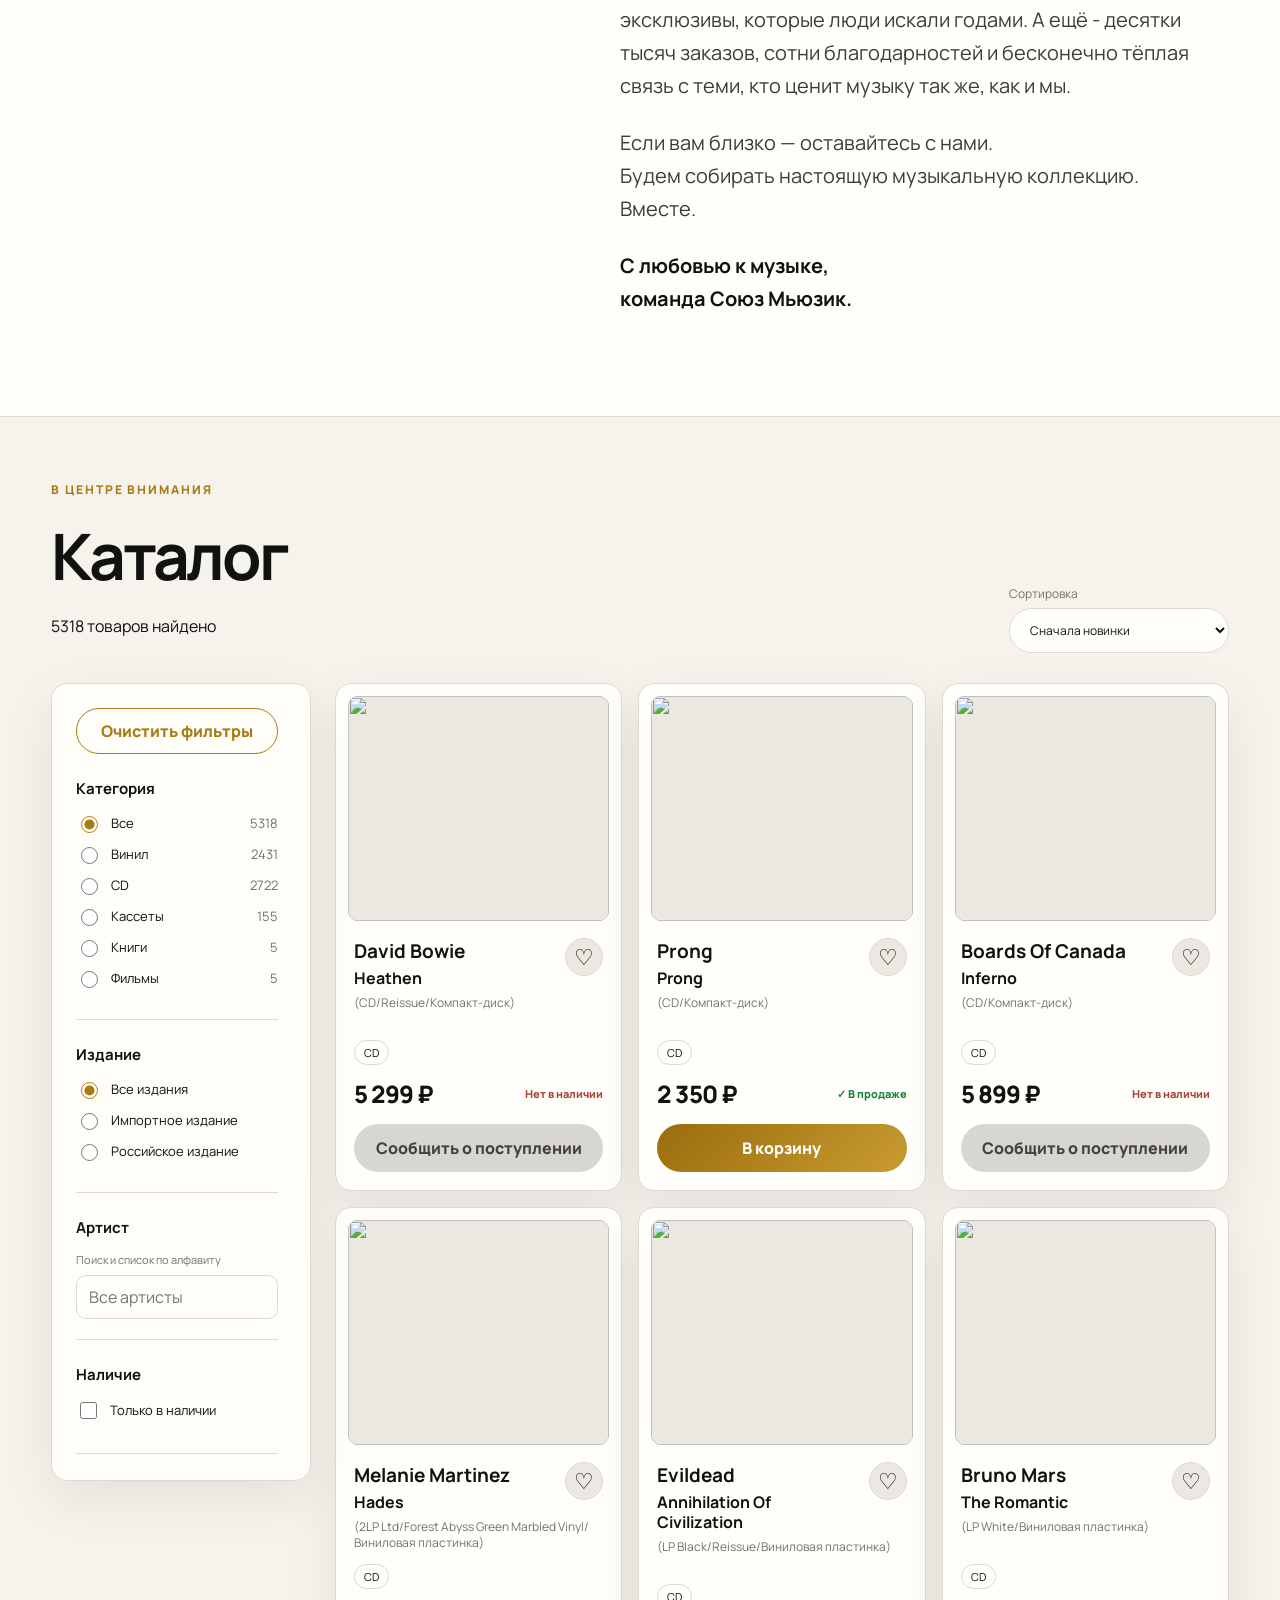
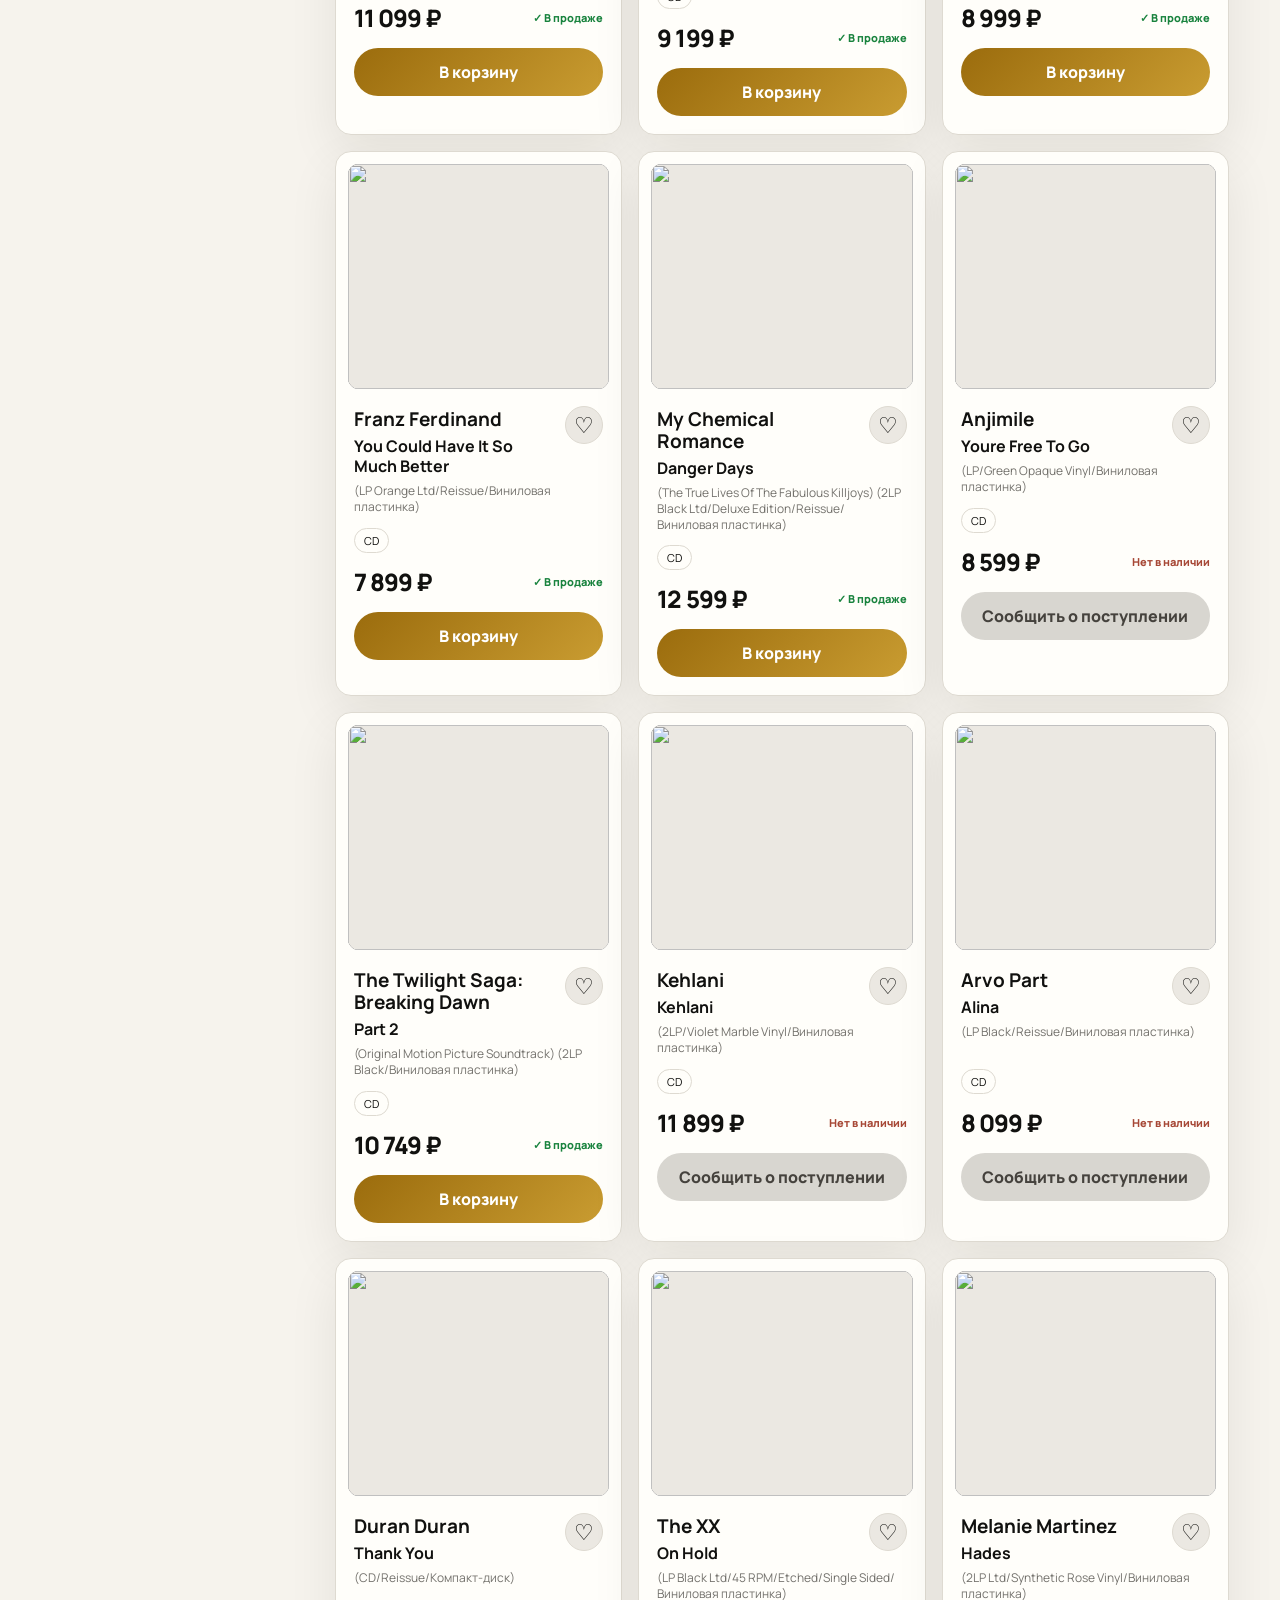
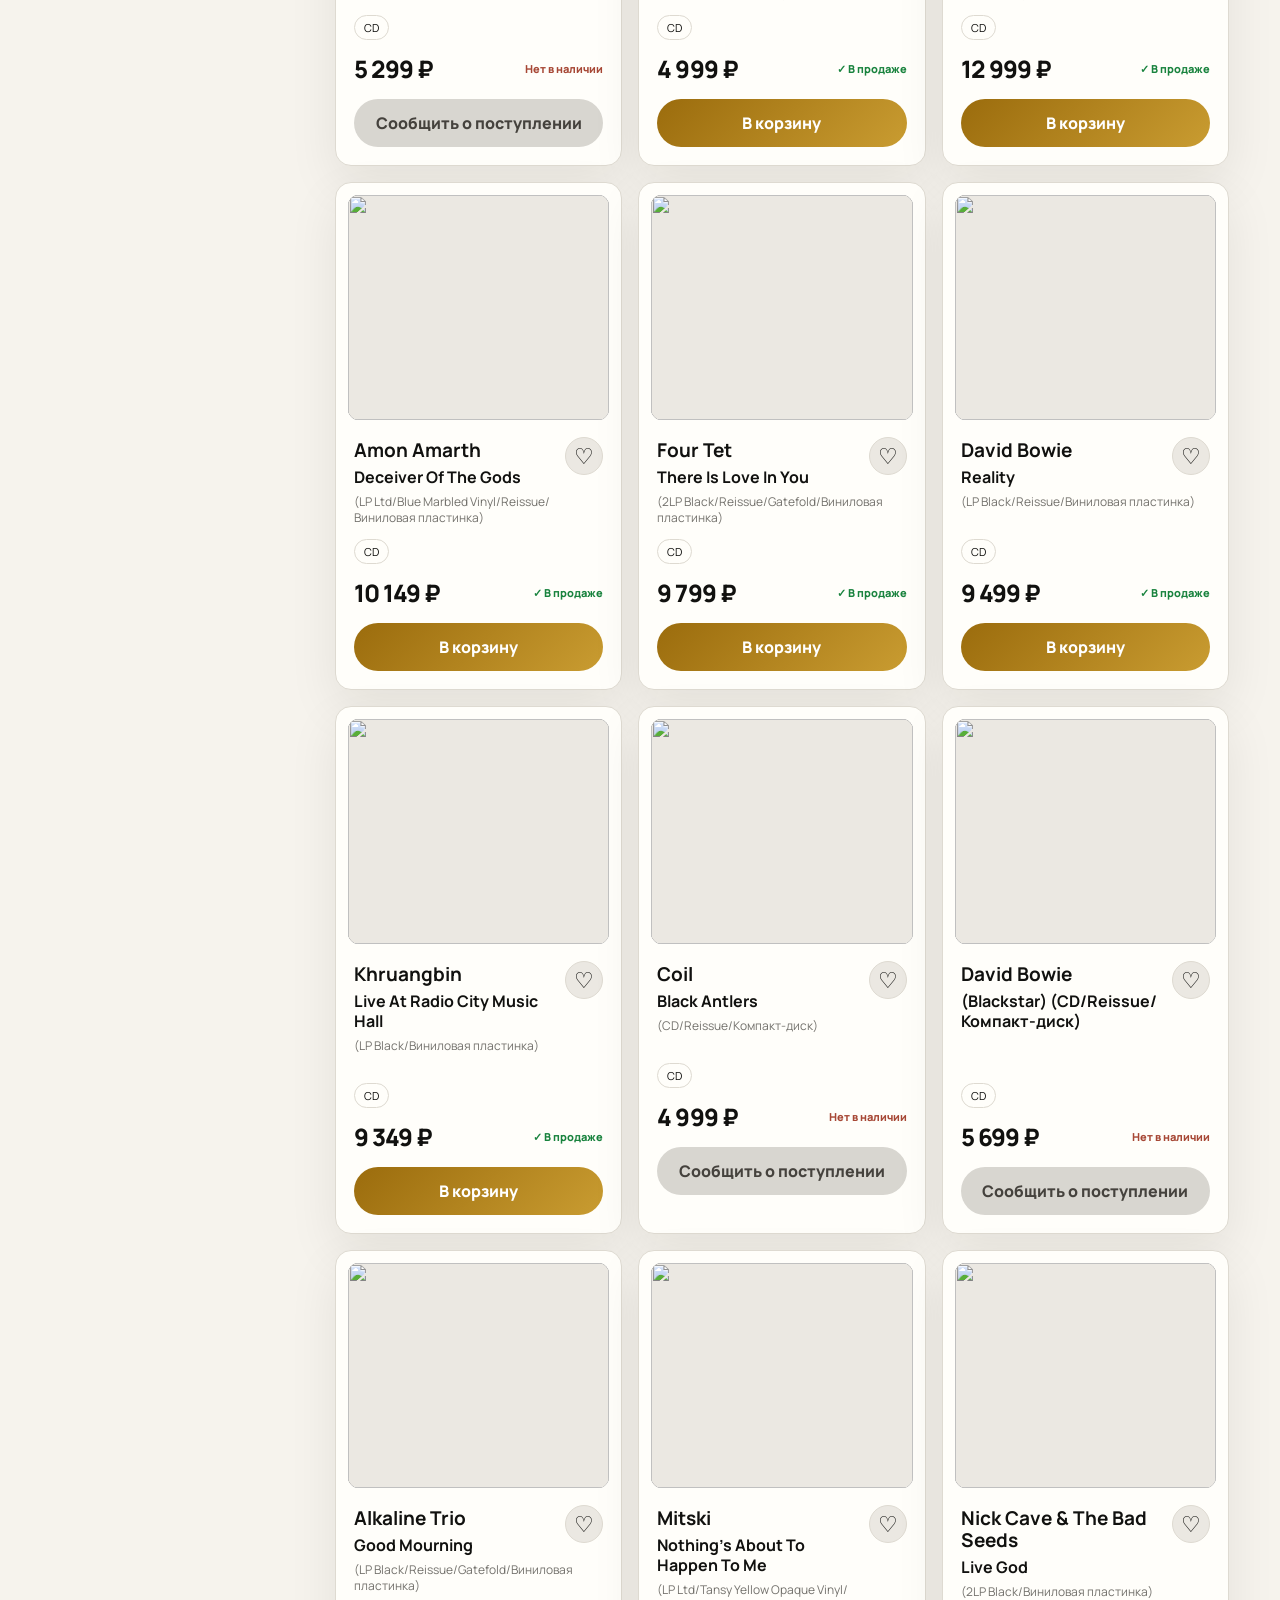
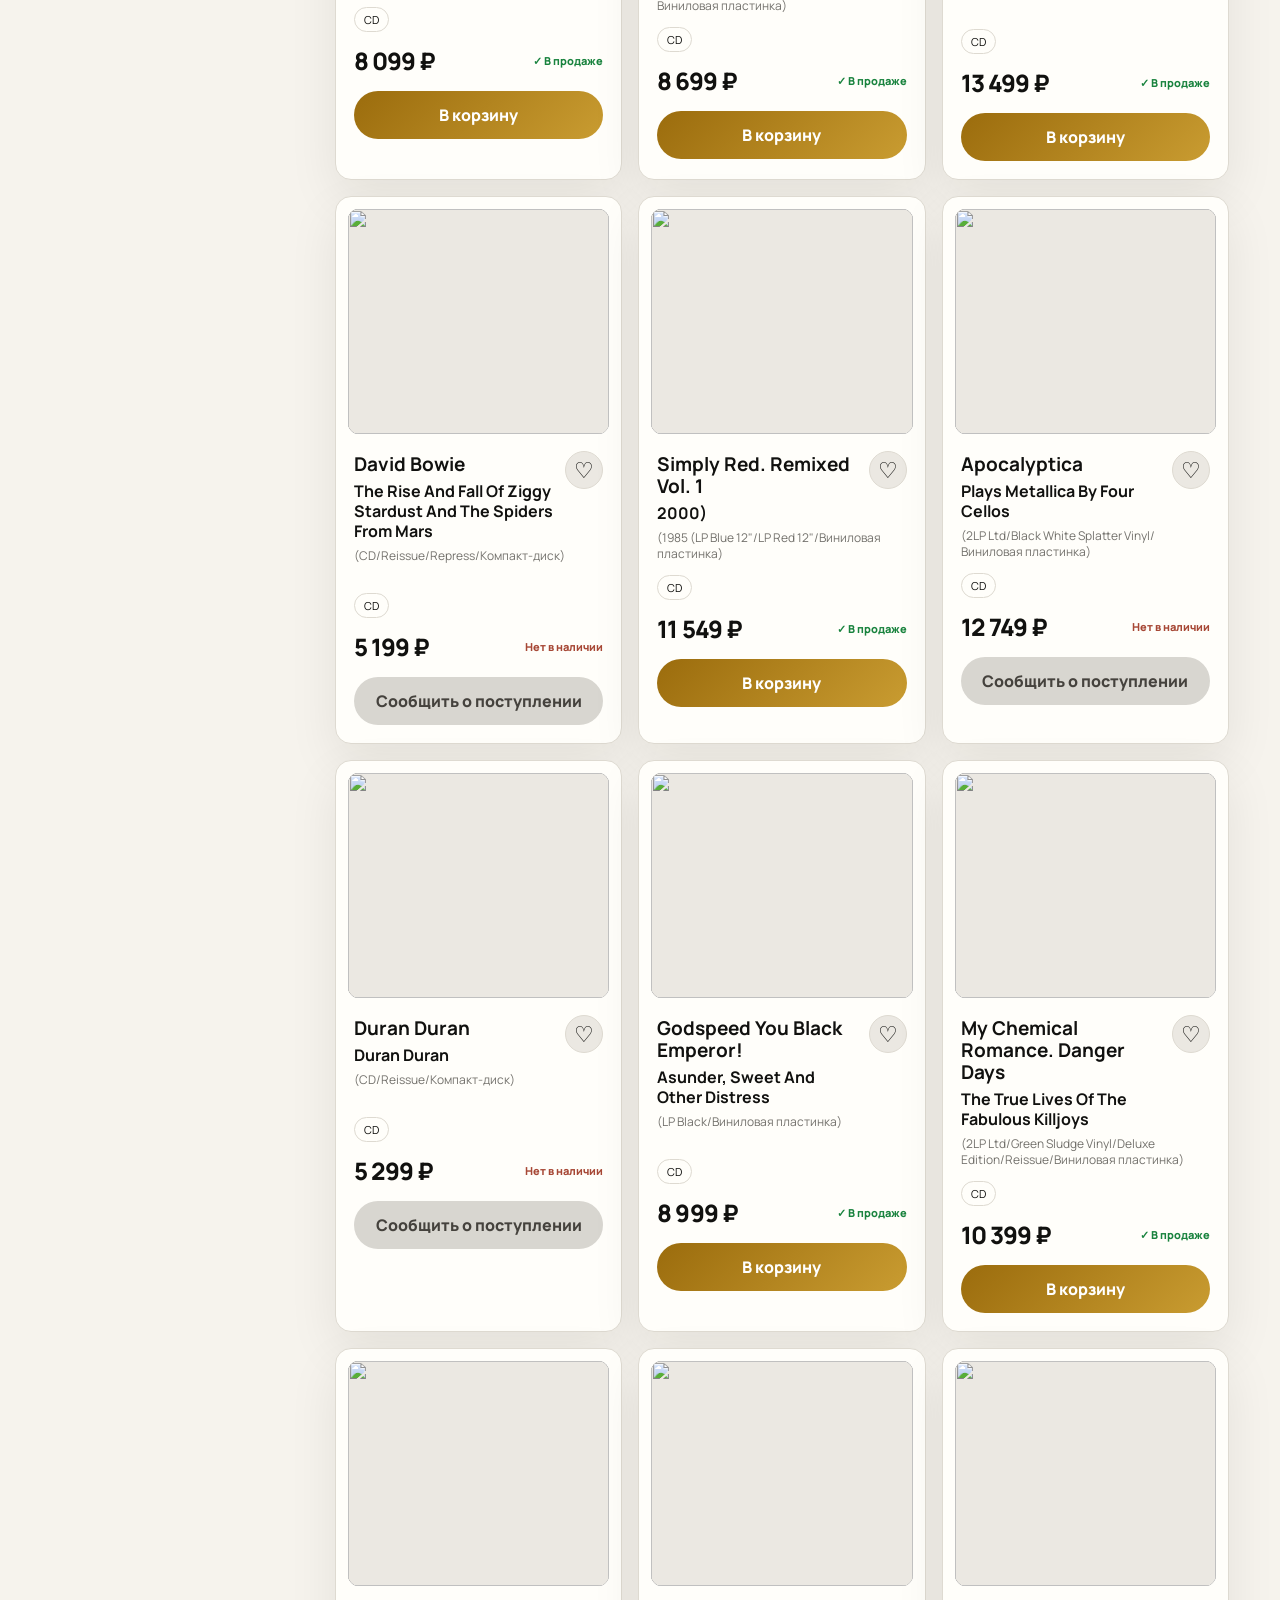
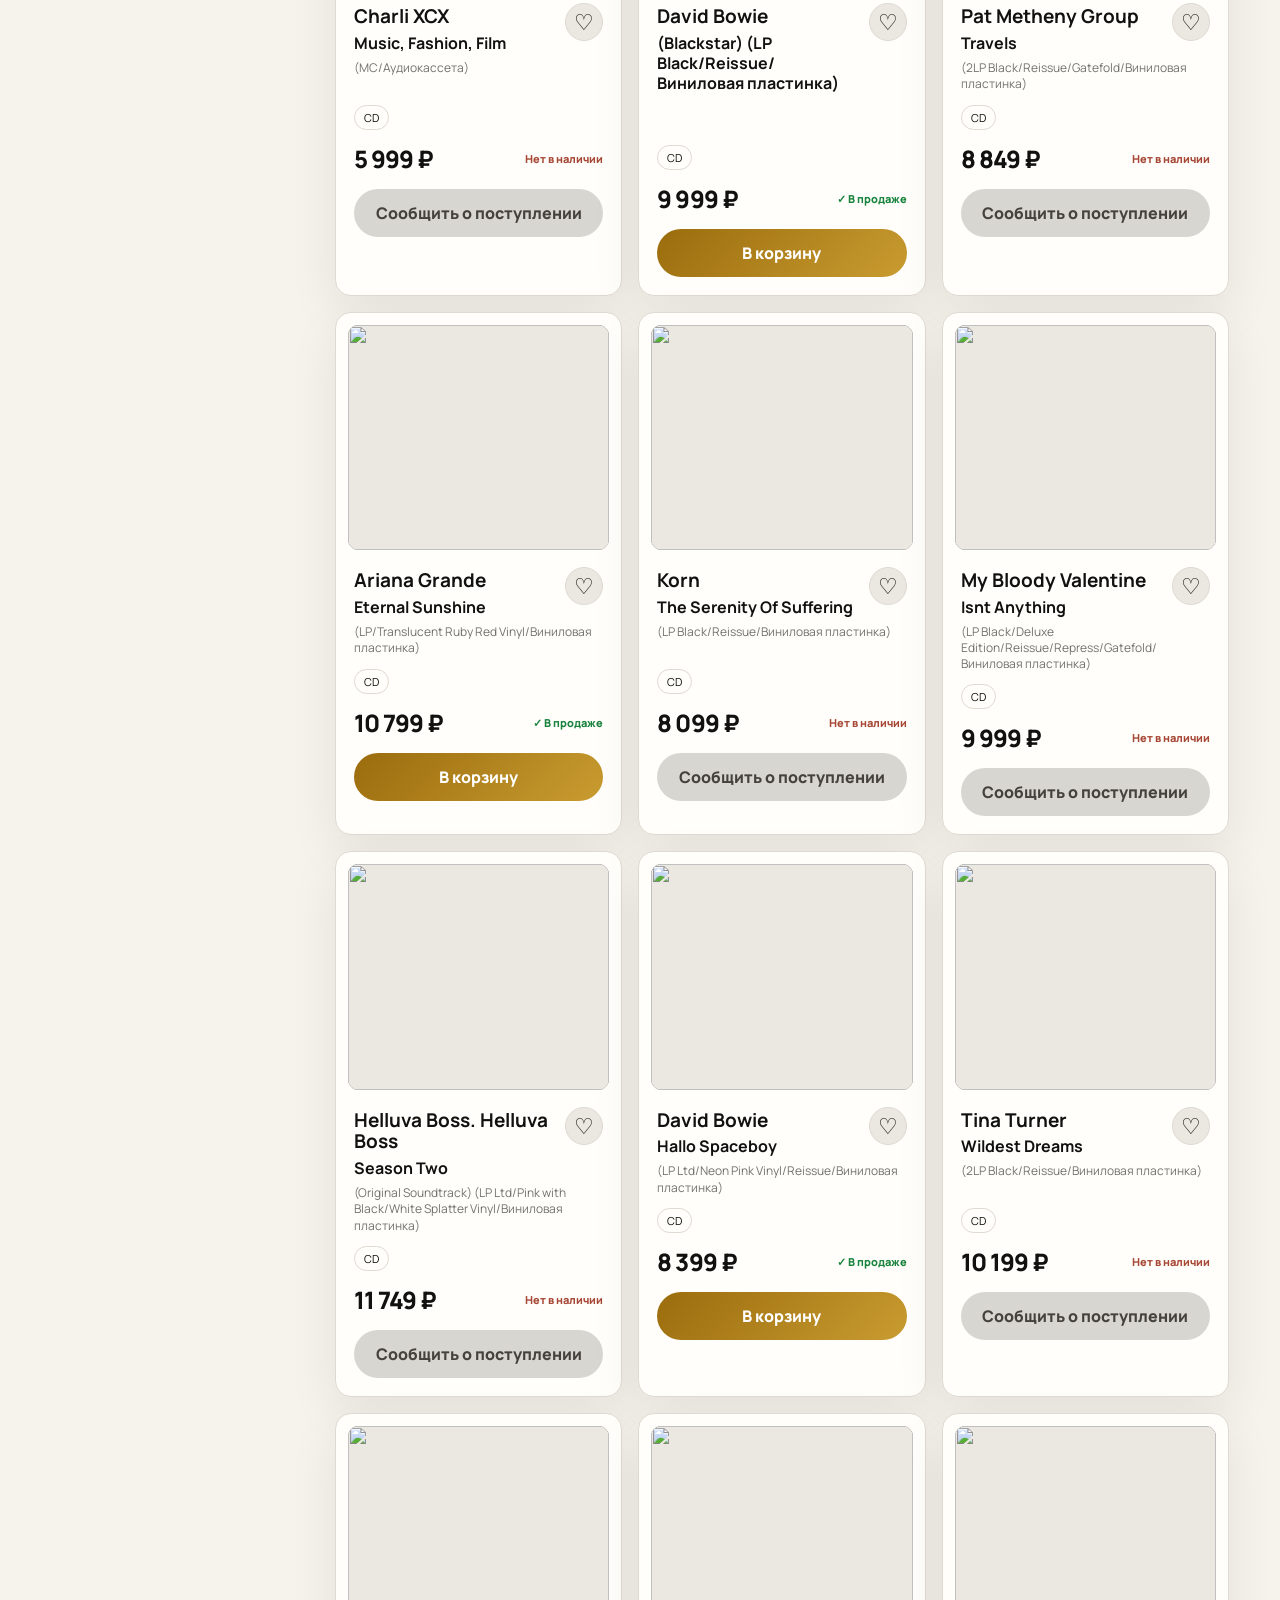
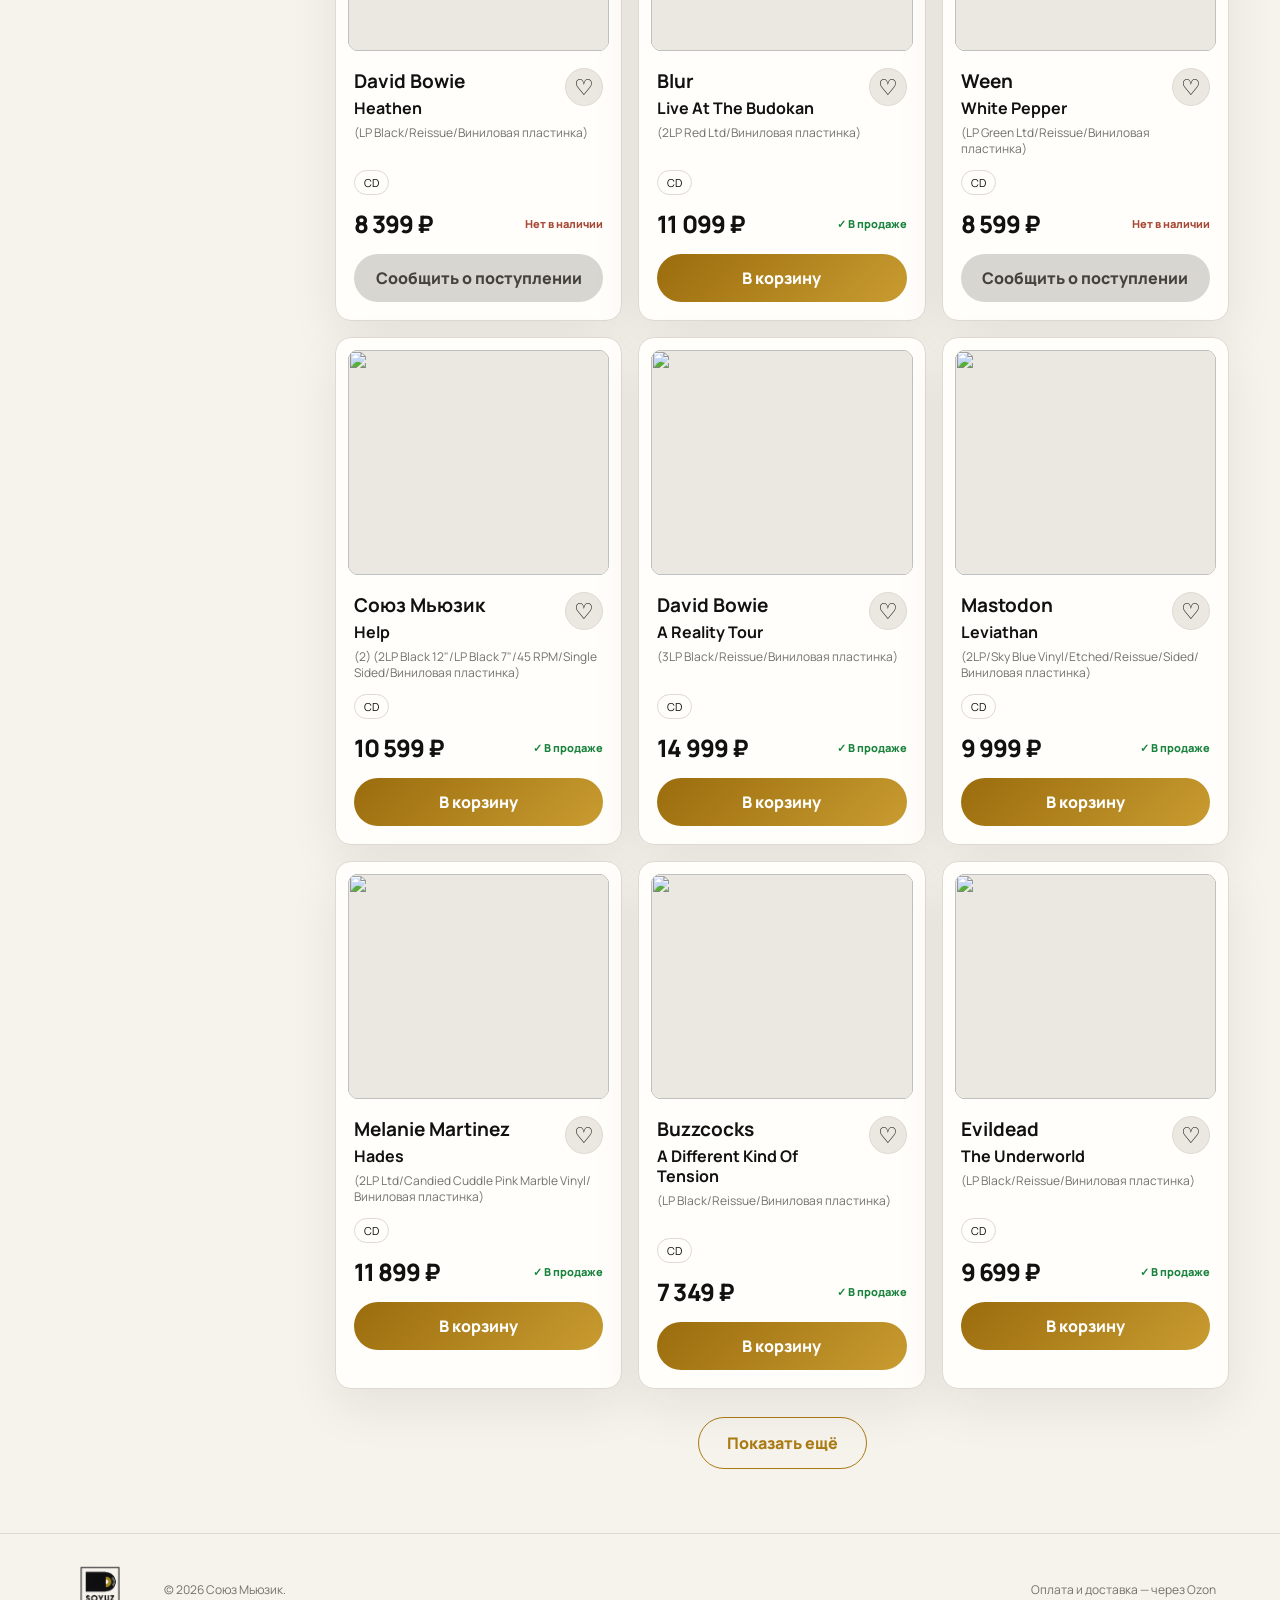
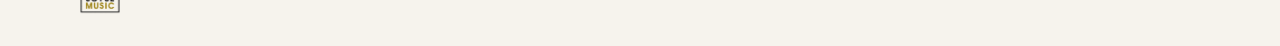
==== commit b868d05e: "Add files via upload" ====
--- a/index.html
+++ b/index.html
@@ -18,11 +18,11 @@
     if (savedTheme === 'light' || savedTheme === 'dark') document.documentElement.dataset.theme = savedTheme;
   </script>
   <link rel="preload" as="image" type="image/webp" href="hero-new-shelf.webp?v=43" media="(min-width: 781px)" fetchpriority="high">
-  <link rel="stylesheet" href="styles.css?v=44">
+  <link rel="stylesheet" href="styles.css?v=46">
   <script src="auth-config.js?v=31"></script>
   <script src="auth.js?v=34" defer></script>
   <script src="external-browser.js?v=31" defer></script>
-  <script src="app.js?v=44" defer></script>
+  <script src="app.js?v=46" defer></script>
 </head>
 <body>
   <header class="site-header" id="top">
@@ -67,7 +67,7 @@
   <main>
     <section class="hero" aria-labelledby="hero-title">
       <div class="hero-copy">
-        <p class="eyebrow">Официальный интернет-магазин</p>
+        <p class="eyebrow">Официальный интернет-магазин музыкального лейбла Soyuz Music</p>
         <h1 id="hero-title">Музыка, которую<br><em>хочется держать</em><br>в руках</h1>
         <p class="hero-subtitle">Винил · CD · Кассеты · Книги</p>
         <a class="primary-button" href="#catalog">Перейти в каталог <span>↗</span></a>
@@ -156,6 +156,12 @@
             <label><input type="radio" name="category" value="tape"> Кассеты <span data-count="tape">0</span></label>
             <label><input type="radio" name="category" value="book"> Книги <span data-count="book">0</span></label>
             <label><input type="radio" name="category" value="movie"> Фильмы <span data-count="movie">0</span></label>
+          </div>
+          <div class="filter-group">
+            <h3>Издание</h3>
+            <label><input type="radio" name="edition" value="all" checked> Все издания</label>
+            <label><input type="radio" name="edition" value="import"> Импортное издание</label>
+            <label><input type="radio" name="edition" value="russian"> Российское издание</label>
           </div>
           <div class="filter-group">
             <h3>Артист</h3>
--- a/styles.css
+++ b/styles.css
@@ -571,3 +571,55 @@
   max-height: none;
 }
 .featured-item-description { margin-top: 9px; color: var(--muted); font-size: 12px; line-height: 1.5; }
+
+
+/* V45 — carousel cards use all available horizontal space.
+   The current slide count (1, 2 or 3, depending on breakpoint/page)
+   determines the number of equal columns; no empty third slot. */
+.featured-items {
+  width: 100%;
+  grid-template-columns: repeat(var(--featured-visible-columns, 3), minmax(0, 1fr));
+  justify-content: center;
+}
+.featured-items[data-visible-count="1"] .featured-item-text {
+  align-items: center;
+  text-align: center;
+}
+.featured-items[data-visible-count="1"] .featured-image {
+  height: clamp(220px, 28vw, 380px);
+}
+@media (max-width: 700px) {
+  .featured-items[data-visible-count="1"] .featured-image {
+    height: min(78vw, 350px);
+  }
+}
+
+/* V46: keep the carousel wrapper as wide as the category strip.
+   Individual products already adapt to remaining slide count. */
+.featured-carousel { width: auto; max-width: none; margin: 8px 2vw 26px; }
+@media (max-width: 700px) {
+  .featured-carousel { margin: 8px 12px 18px; }
+}
+
+/* Slightly smaller catalog graphics, without hiding or cropping product covers. */
+.category-card { aspect-ratio: 2.75; }
+.cover { aspect-ratio: 1.16; margin: 12px; }
+@media (max-width: 780px) and (min-width: 521px) {
+  .category-card { min-height: 132px; }
+}
+
+/* V46: about section automatically grows to fit its editable text.
+   Sizes are persisted per site, while viewport interpolation remains responsive. */
+.about {
+  height: auto;
+  min-height: 0;
+  --about-heading-size: 72px;
+  --about-body-size: 22px;
+}
+.about-heading h2 {
+  font-size: clamp(26px, calc(var(--about-heading-size) * .42 + 2.6vw), var(--about-heading-size));
+}
+.about-copy {
+  font-size: clamp(14px, calc(var(--about-body-size) * .63 + .48vw), var(--about-body-size));
+  overflow-wrap: anywhere;
+}
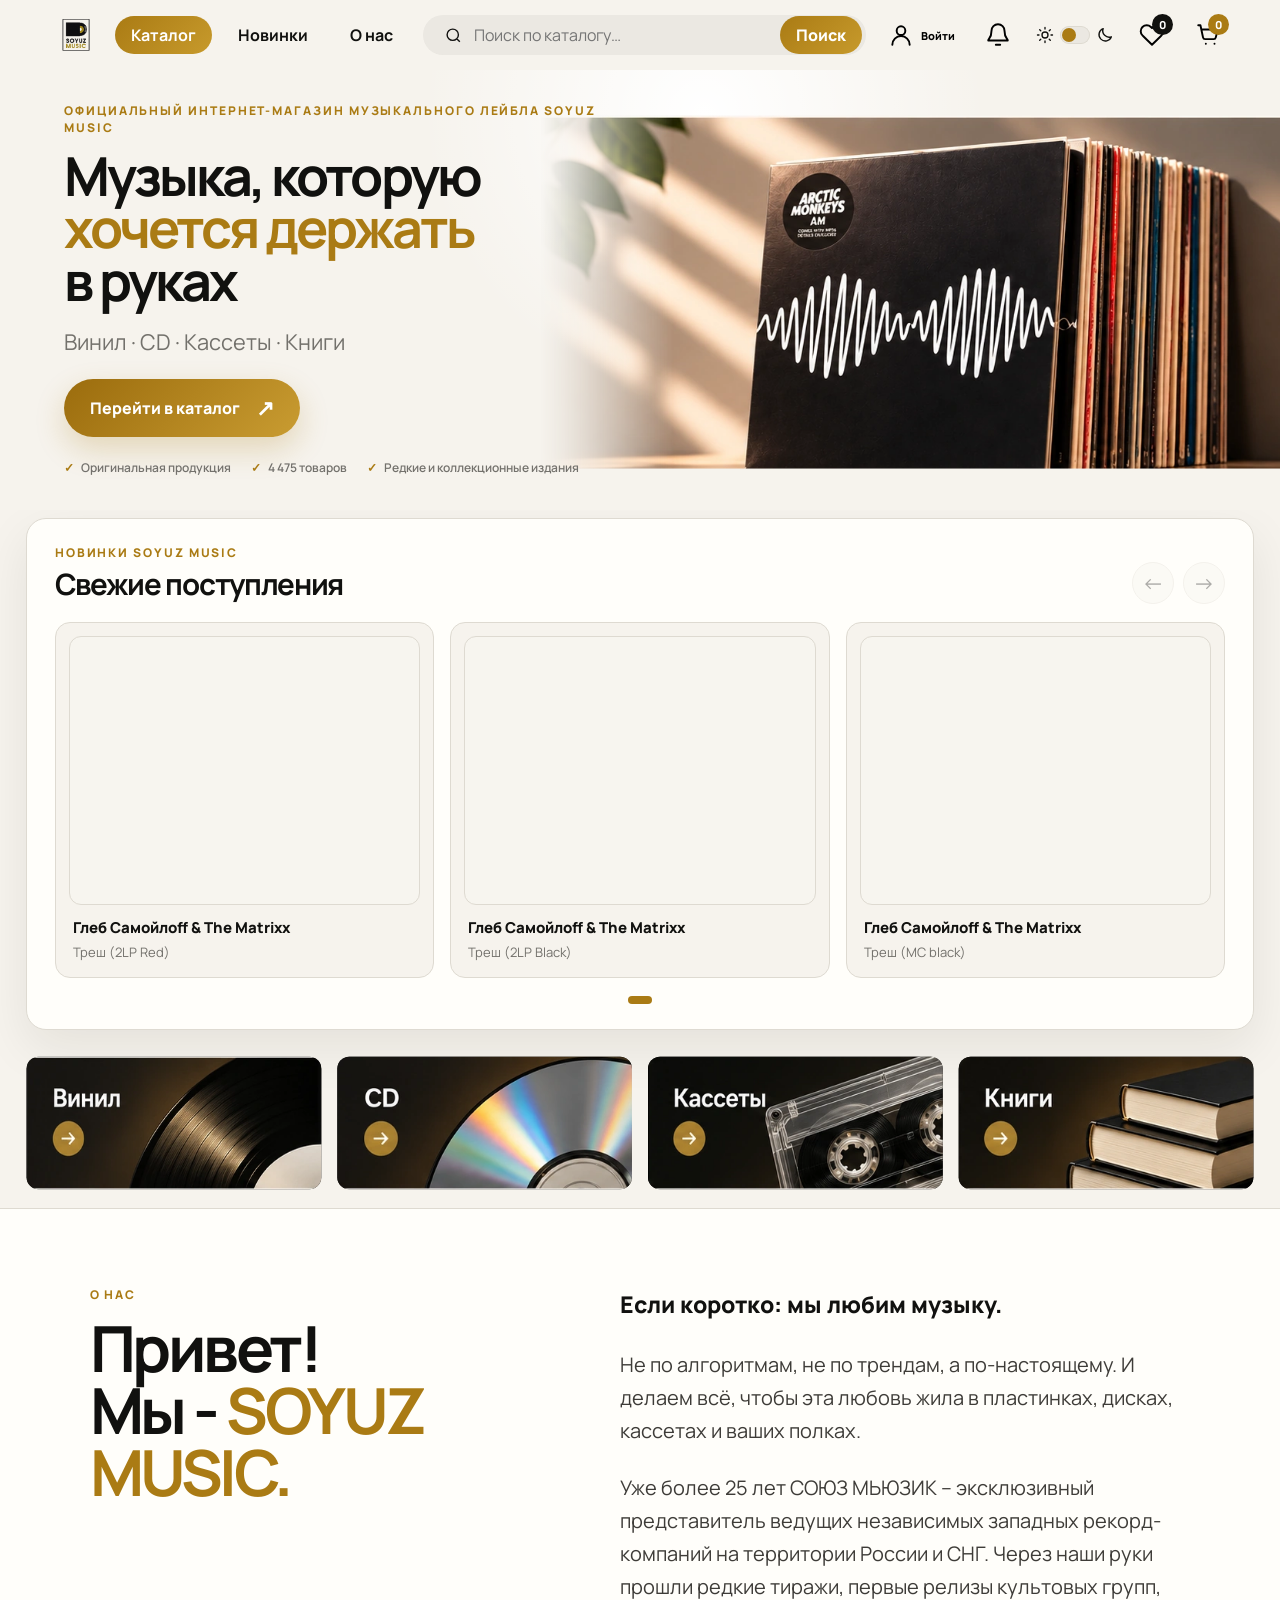
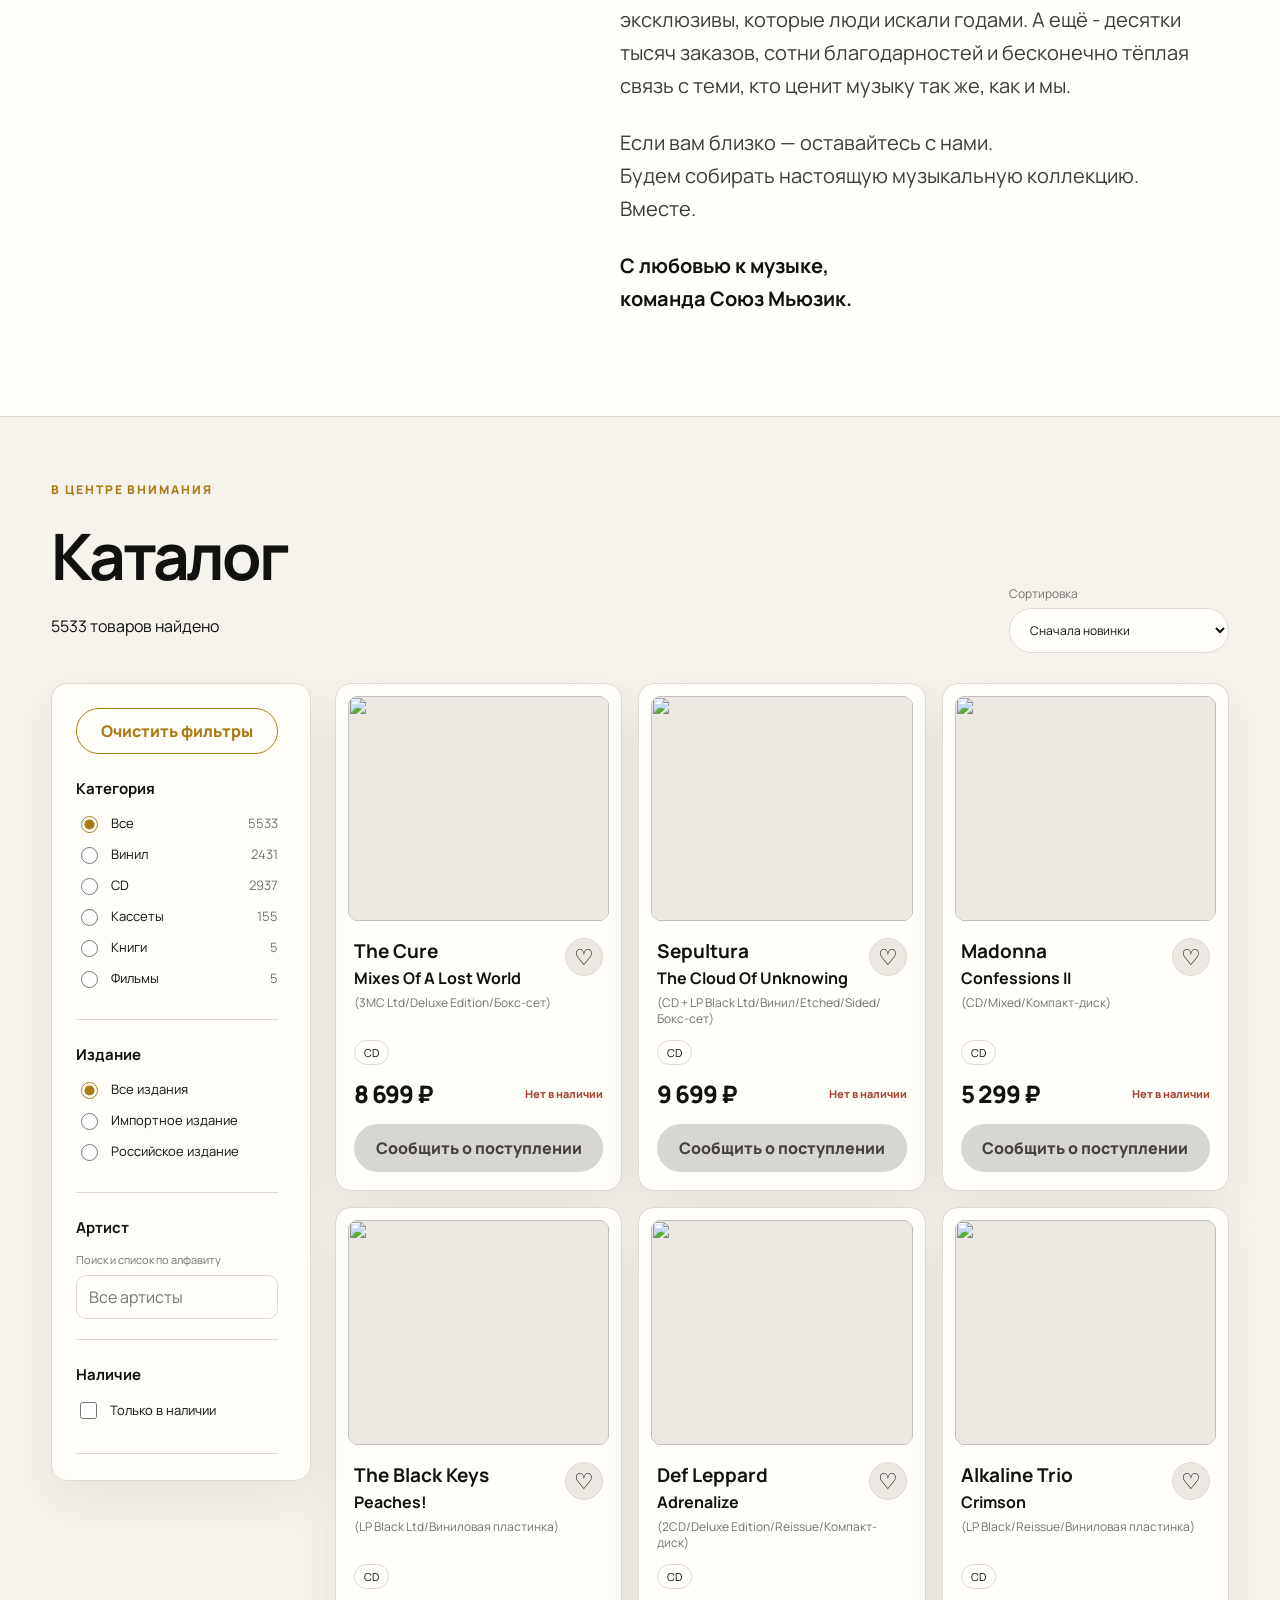
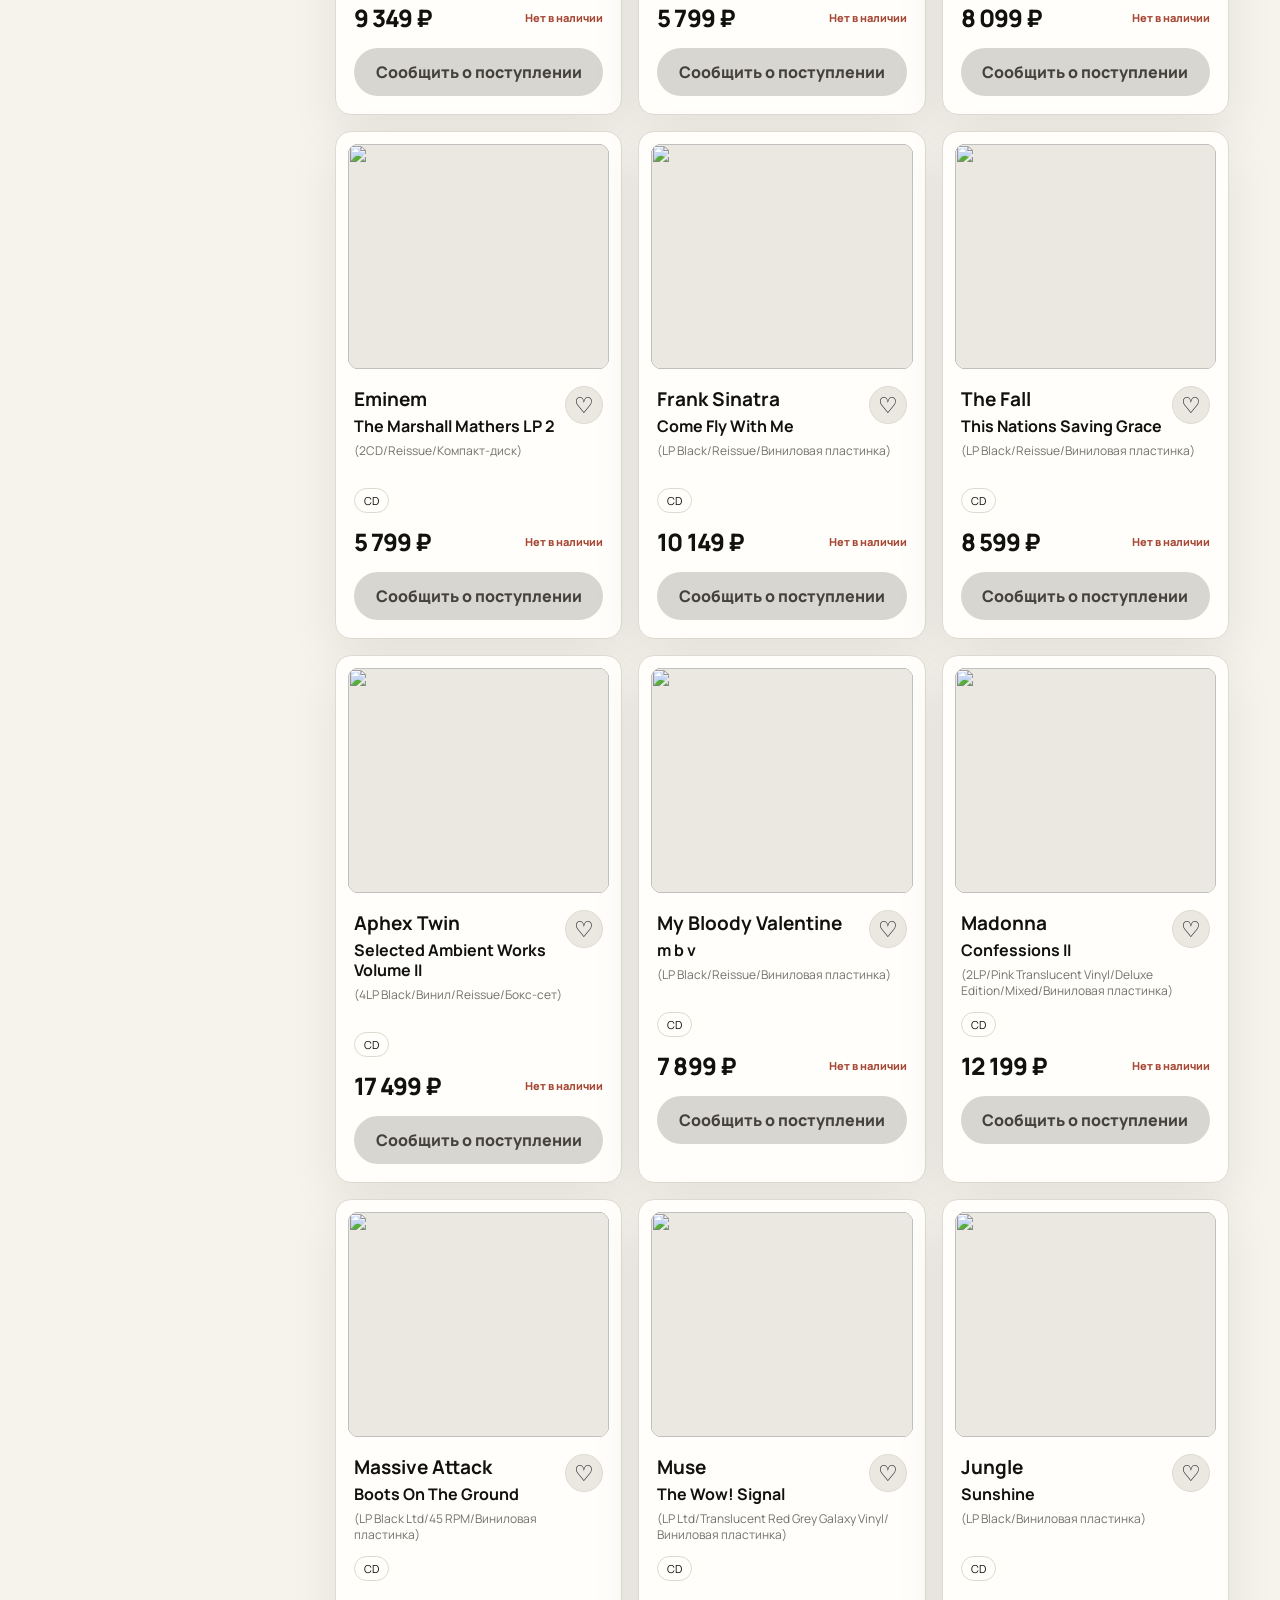
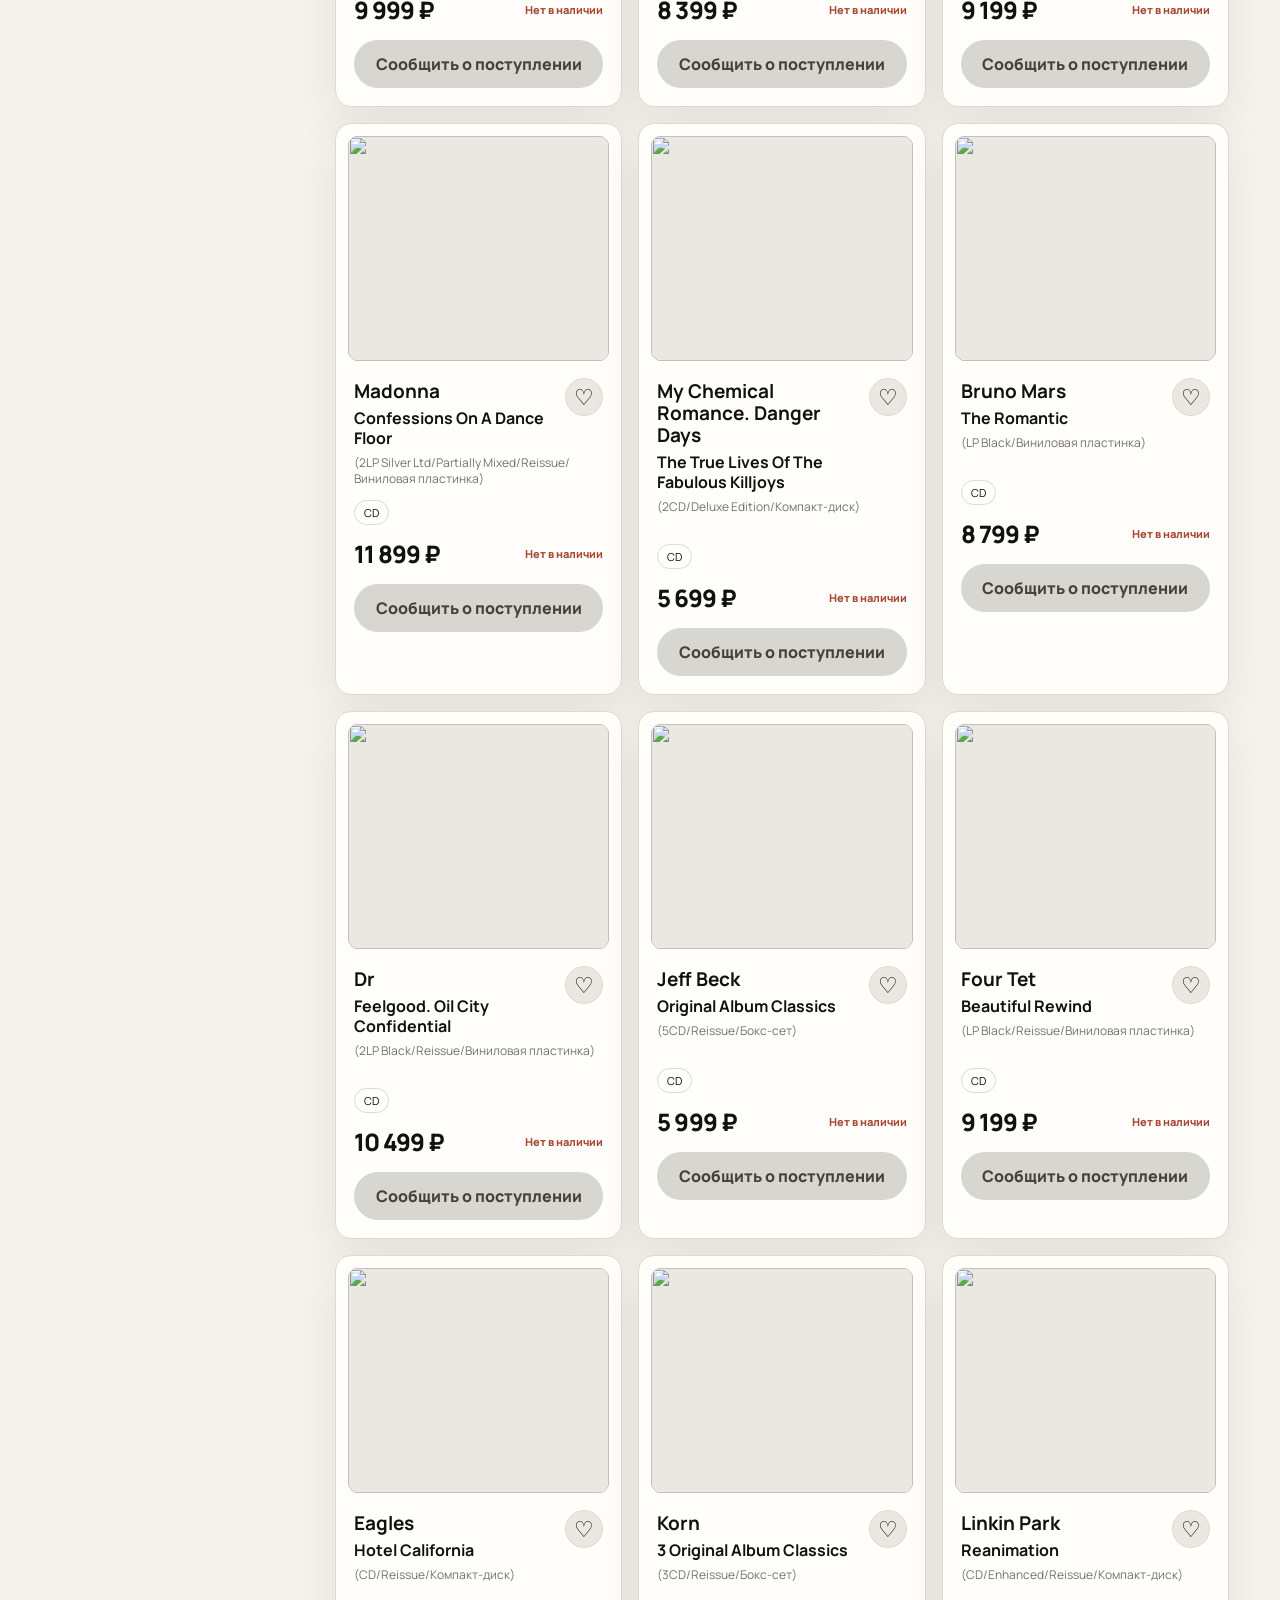
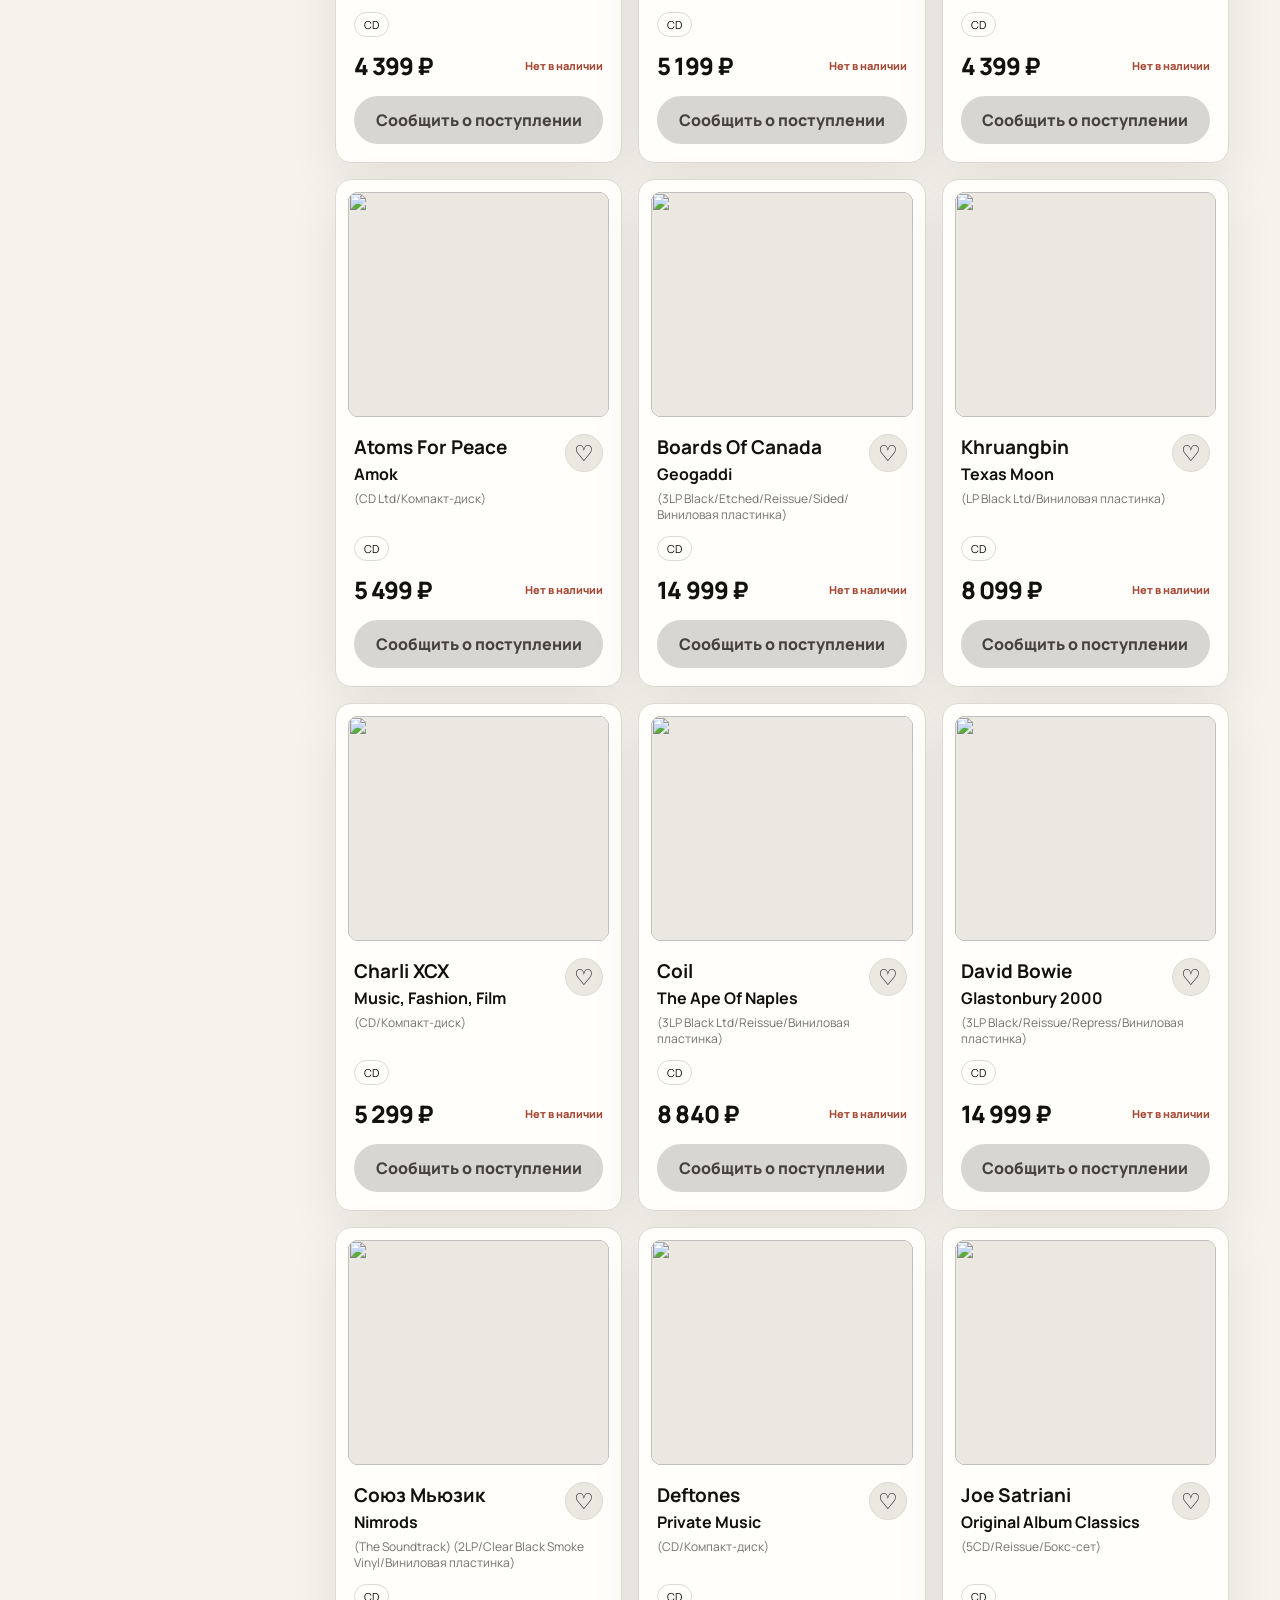
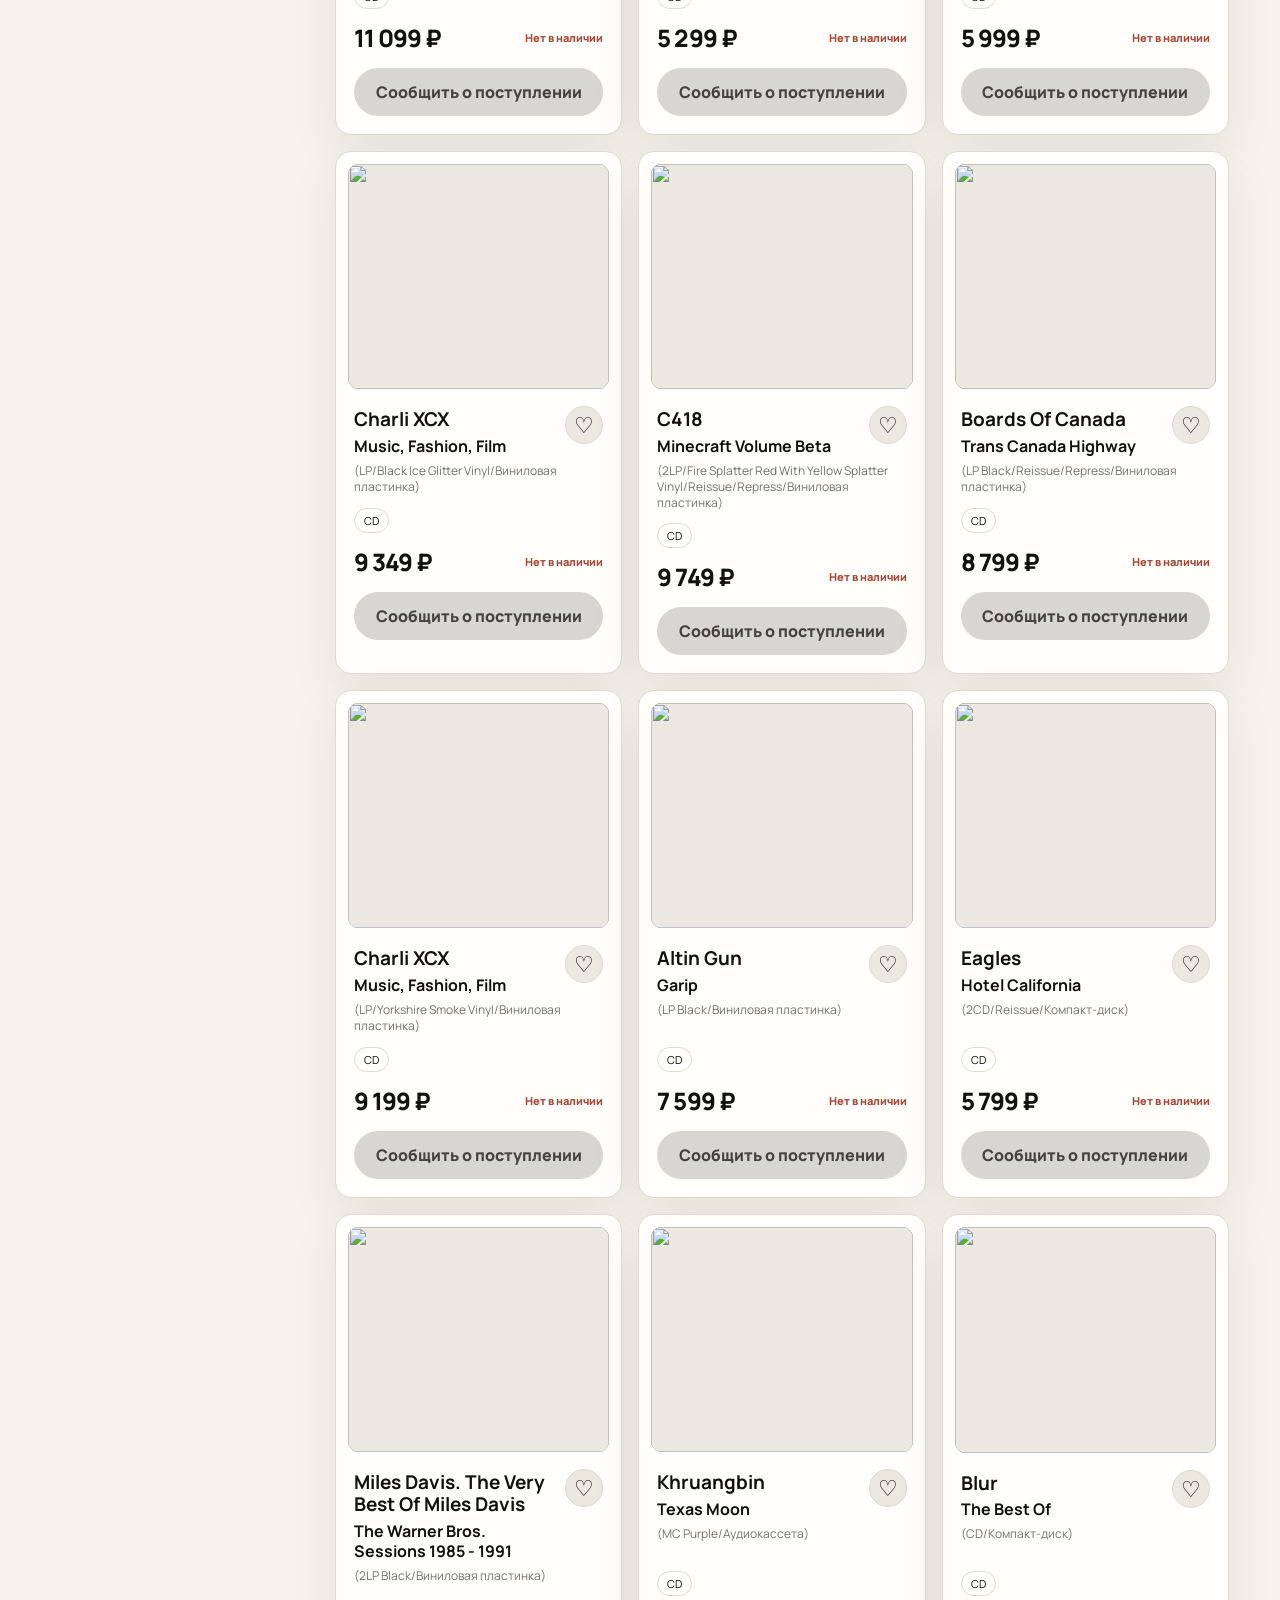
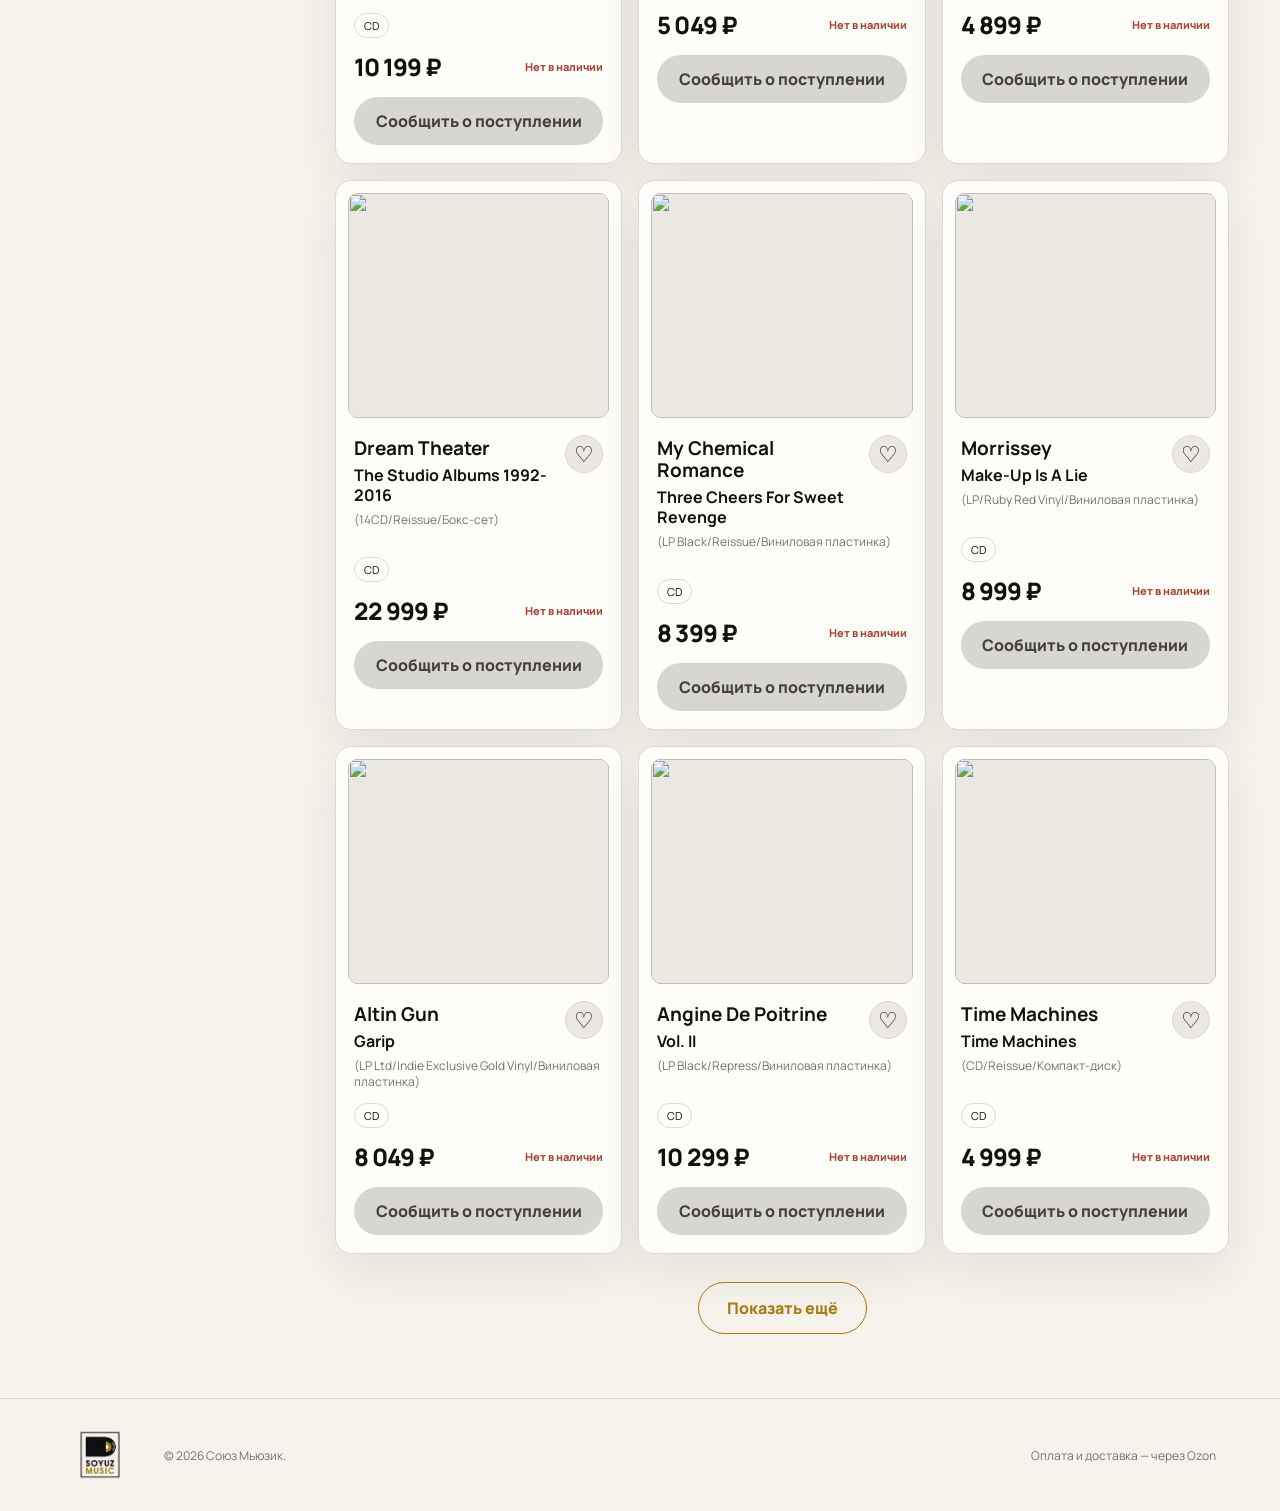
==== commit e7785410: "Add files via upload" ====
--- a/index.html
+++ b/index.html
@@ -17,12 +17,12 @@
     const savedTheme = localStorage.getItem('soyuz-theme');
     if (savedTheme === 'light' || savedTheme === 'dark') document.documentElement.dataset.theme = savedTheme;
   </script>
-  <link rel="preload" as="image" type="image/webp" href="hero-new-shelf.webp?v=43" media="(min-width: 781px)" fetchpriority="high">
-  <link rel="stylesheet" href="styles.css?v=46">
+  <link rel="preload" as="image" type="image/webp" href="hero-new-shelf.webp?v=43" media="(min-width: 901px)" fetchpriority="high">
+  <link rel="stylesheet" href="styles.css?v=48">
   <script src="auth-config.js?v=31"></script>
-  <script src="auth.js?v=34" defer></script>
+  <script src="auth.js?v=47" defer></script>
   <script src="external-browser.js?v=31" defer></script>
-  <script src="app.js?v=46" defer></script>
+  <script src="app.js?v=47" defer></script>
 </head>
 <body>
   <header class="site-header" id="top">
--- a/styles.css
+++ b/styles.css
@@ -127,9 +127,9 @@
 .hero-vinyl-wrap { position: absolute; z-index: 1; width: min(55vw, 900px); max-width: none; right: -6vw; top: 50%; transform: translateY(-50%); }
 .hero-vinyl-reference { display: block; width: 100%; height: auto; filter: drop-shadow(0 28px 45px rgba(41,31,15,.16)); }
 
-.category-strip { display: grid; grid-template-columns: repeat(4, 1fr); gap: 14px; padding: 0 2vw 28px; }
+.category-strip { display: grid; grid-template-columns: repeat(4, minmax(0, 1fr)); gap: 14px; min-width: 0; padding: 0 2vw 28px; }
 #categories { scroll-margin-top: 128px; }
-.category-card { appearance: none; aspect-ratio: 2.45; min-height: 0; border: 0; outline: 0; border-radius: 12px; padding: 0; cursor: pointer; overflow: hidden; position: relative; background: #12110f; box-shadow: none; clip-path: inset(1px round 12px); }
+.category-card { appearance: none; width: 100%; min-width: 0; aspect-ratio: 2.45; min-height: 0; border: 0; outline: 0; border-radius: 12px; padding: 0; cursor: pointer; overflow: hidden; position: relative; background: #12110f; box-shadow: none; clip-path: inset(1px round 12px); }
 .category-card:focus-visible { outline: 2px solid var(--gold); outline-offset: 3px; }
 .category-card img { display: block; position: absolute; max-width: none; pointer-events: none; }
 .vinyl-card img { --crop-center-x: 14.2%; width: 411.12%; height: 509.78%; left: -8.34%; top: -336.79%; }
@@ -387,7 +387,7 @@
   .about { gap: 46px; padding-inline: 5vw; }
 }
 
-@media (max-width: 780px) {
+@media (max-width: 900px) {
   .site-header { height: auto; min-height: 112px; grid-template-columns: auto auto minmax(0,1fr) auto auto auto auto auto; grid-template-rows: 56px 48px; gap: 0 3px; padding: 0 8px 8px; }
   .brand, .main-nav, .account-button, #notification-button, #theme-toggle, #favorites-button, #cart-button { grid-row: 1; }
   .brand { grid-column: 1; }
@@ -604,7 +604,7 @@
 /* Slightly smaller catalog graphics, without hiding or cropping product covers. */
 .category-card { aspect-ratio: 2.75; }
 .cover { aspect-ratio: 1.16; margin: 12px; }
-@media (max-width: 780px) and (min-width: 521px) {
+@media (max-width: 900px) and (min-width: 521px) {
   .category-card { min-height: 132px; }
 }
 
@@ -623,3 +623,30 @@
   font-size: clamp(14px, calc(var(--about-body-size) * .63 + .48vw), var(--about-body-size));
   overflow-wrap: anywhere;
 }
+
+/* v47: swipe horizontally through new releases without blocking vertical page scroll. */
+#featured-items { touch-action: pan-y; }
+.pending-waitlist-prompt { margin: 12px 0; padding: 11px 13px; border: 1px solid var(--gold); border-radius: 10px; color: var(--ink); font-size: 13px; line-height: 1.5; overflow-wrap: anywhere; }
+
+/* V48: responsive transitions for compact tablets, narrow phones and wide screens. */
+html, body { max-width: 100%; }
+
+@media (min-width: 1600px) {
+  .catalog-section { max-width: 1920px; margin-inline: auto; }
+  .product-grid { grid-template-columns: repeat(4, minmax(0, 1fr)); }
+}
+
+@media (max-width: 900px) {
+  #categories { scroll-margin-top: 120px; }
+  .hero-copy { max-width: 760px; }
+  .catalog-section { padding-top: 52px; }
+}
+
+@media (max-width: 420px) {
+  .site-header { gap: 0 3px; padding-inline: 6px; }
+  .main-nav { display: none; }
+  .header-search { padding-left: 12px; }
+  .header-search svg { width: 20px; flex: 0 0 auto; }
+  .search-button { padding-inline: 13px; }
+  h1 { font-size: clamp(36px, 11.2vw, 40px); }
+}
